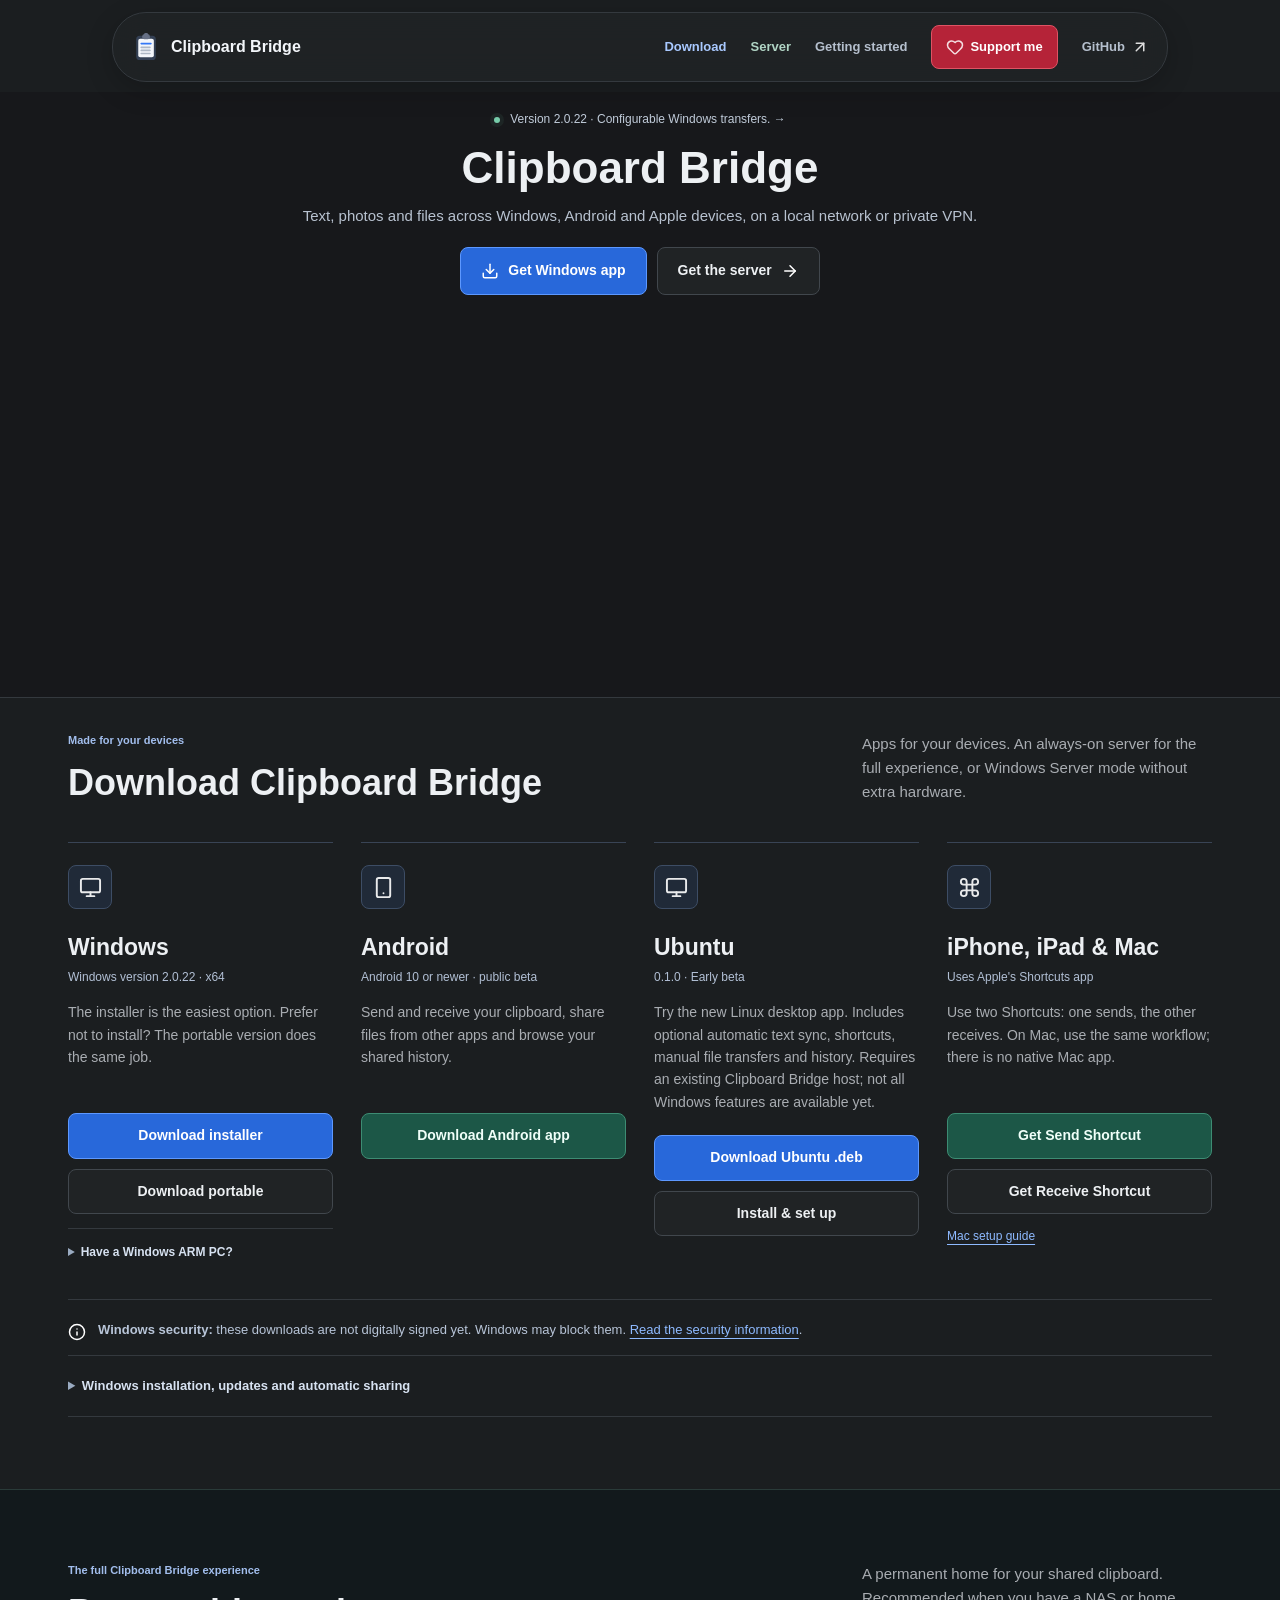
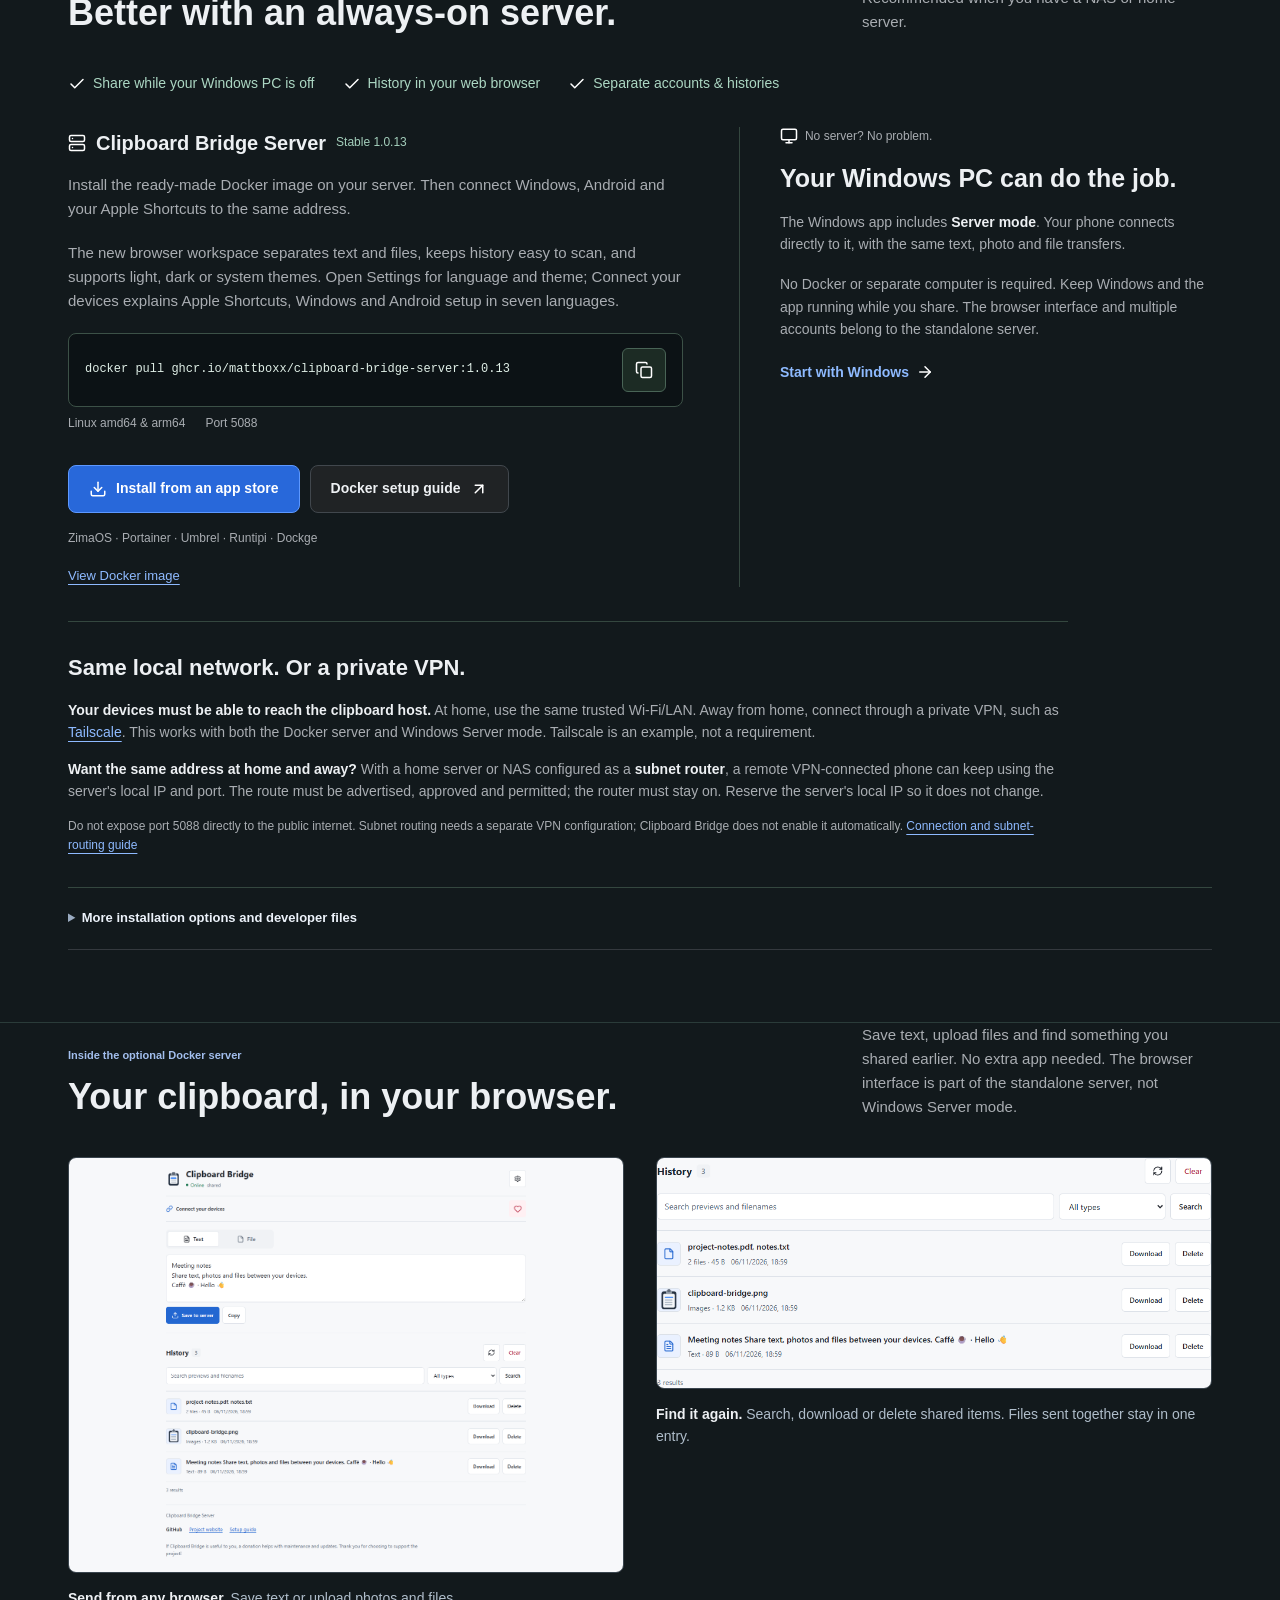
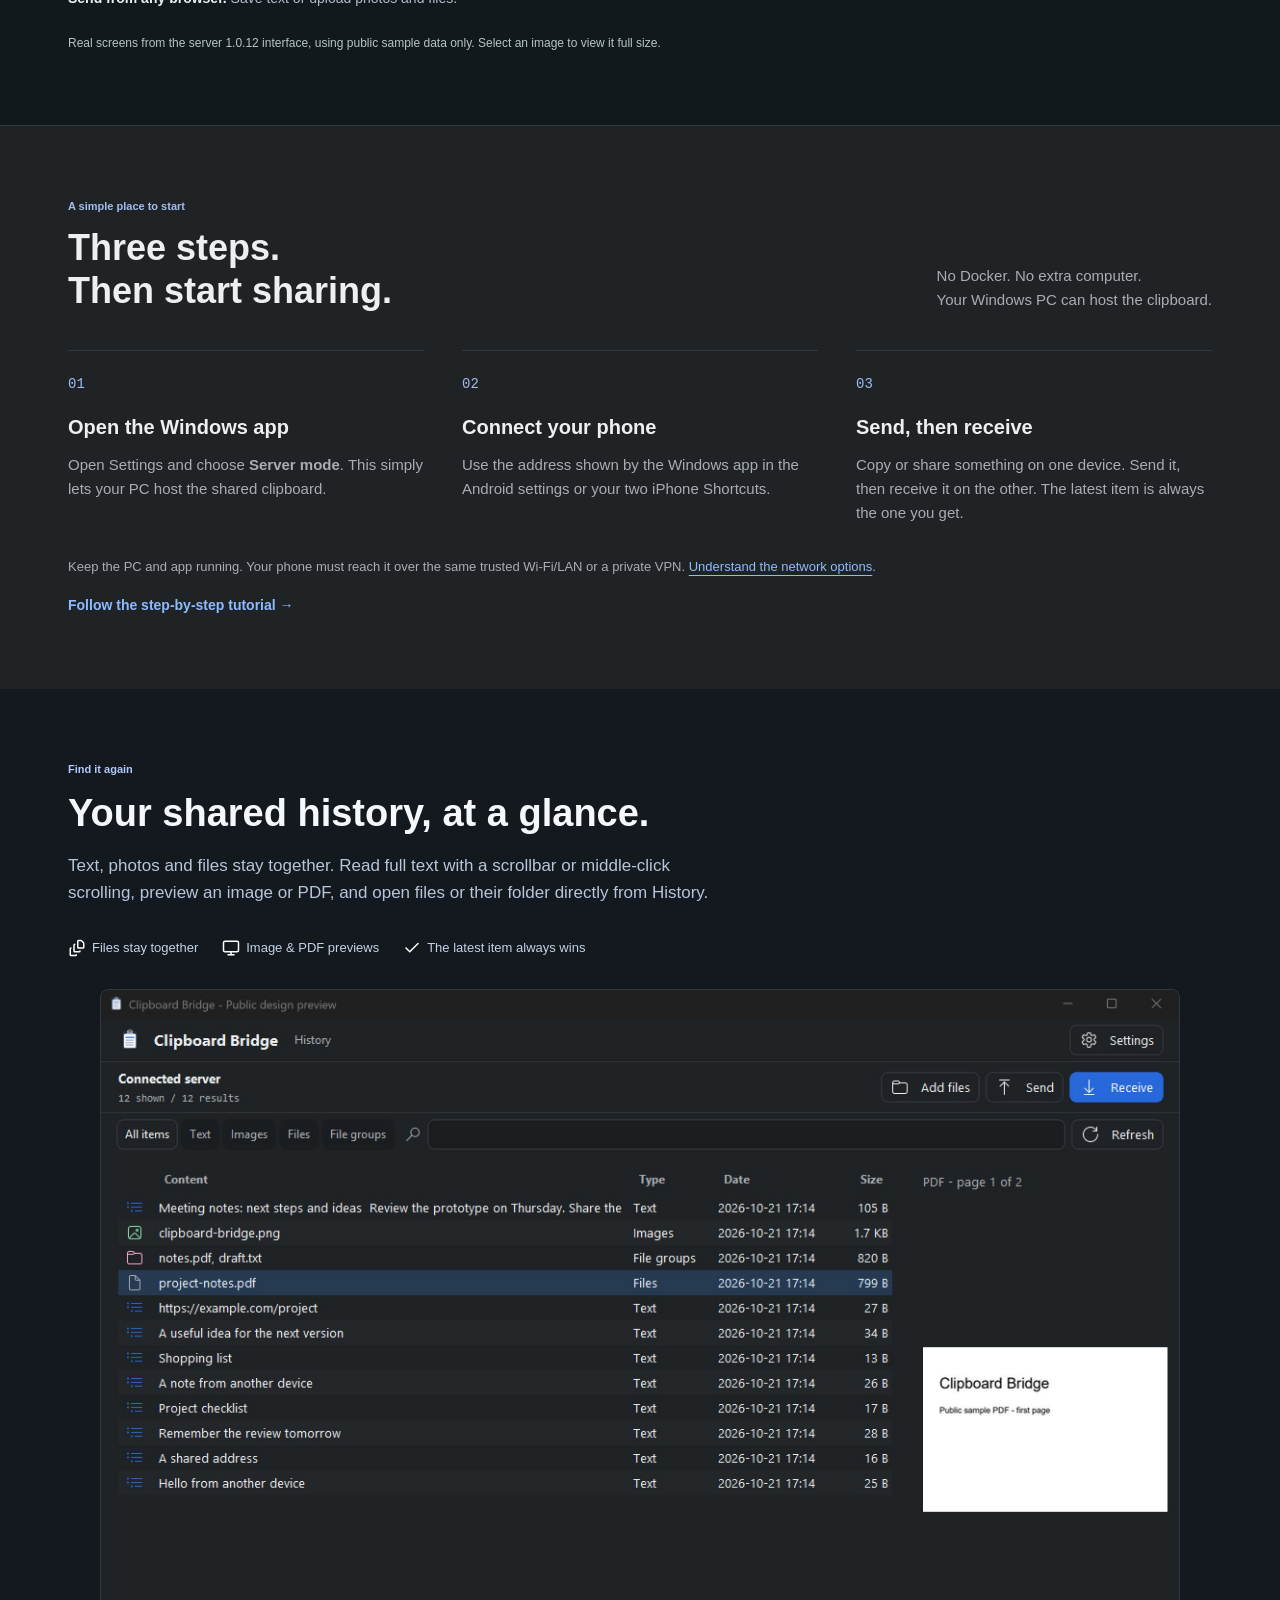
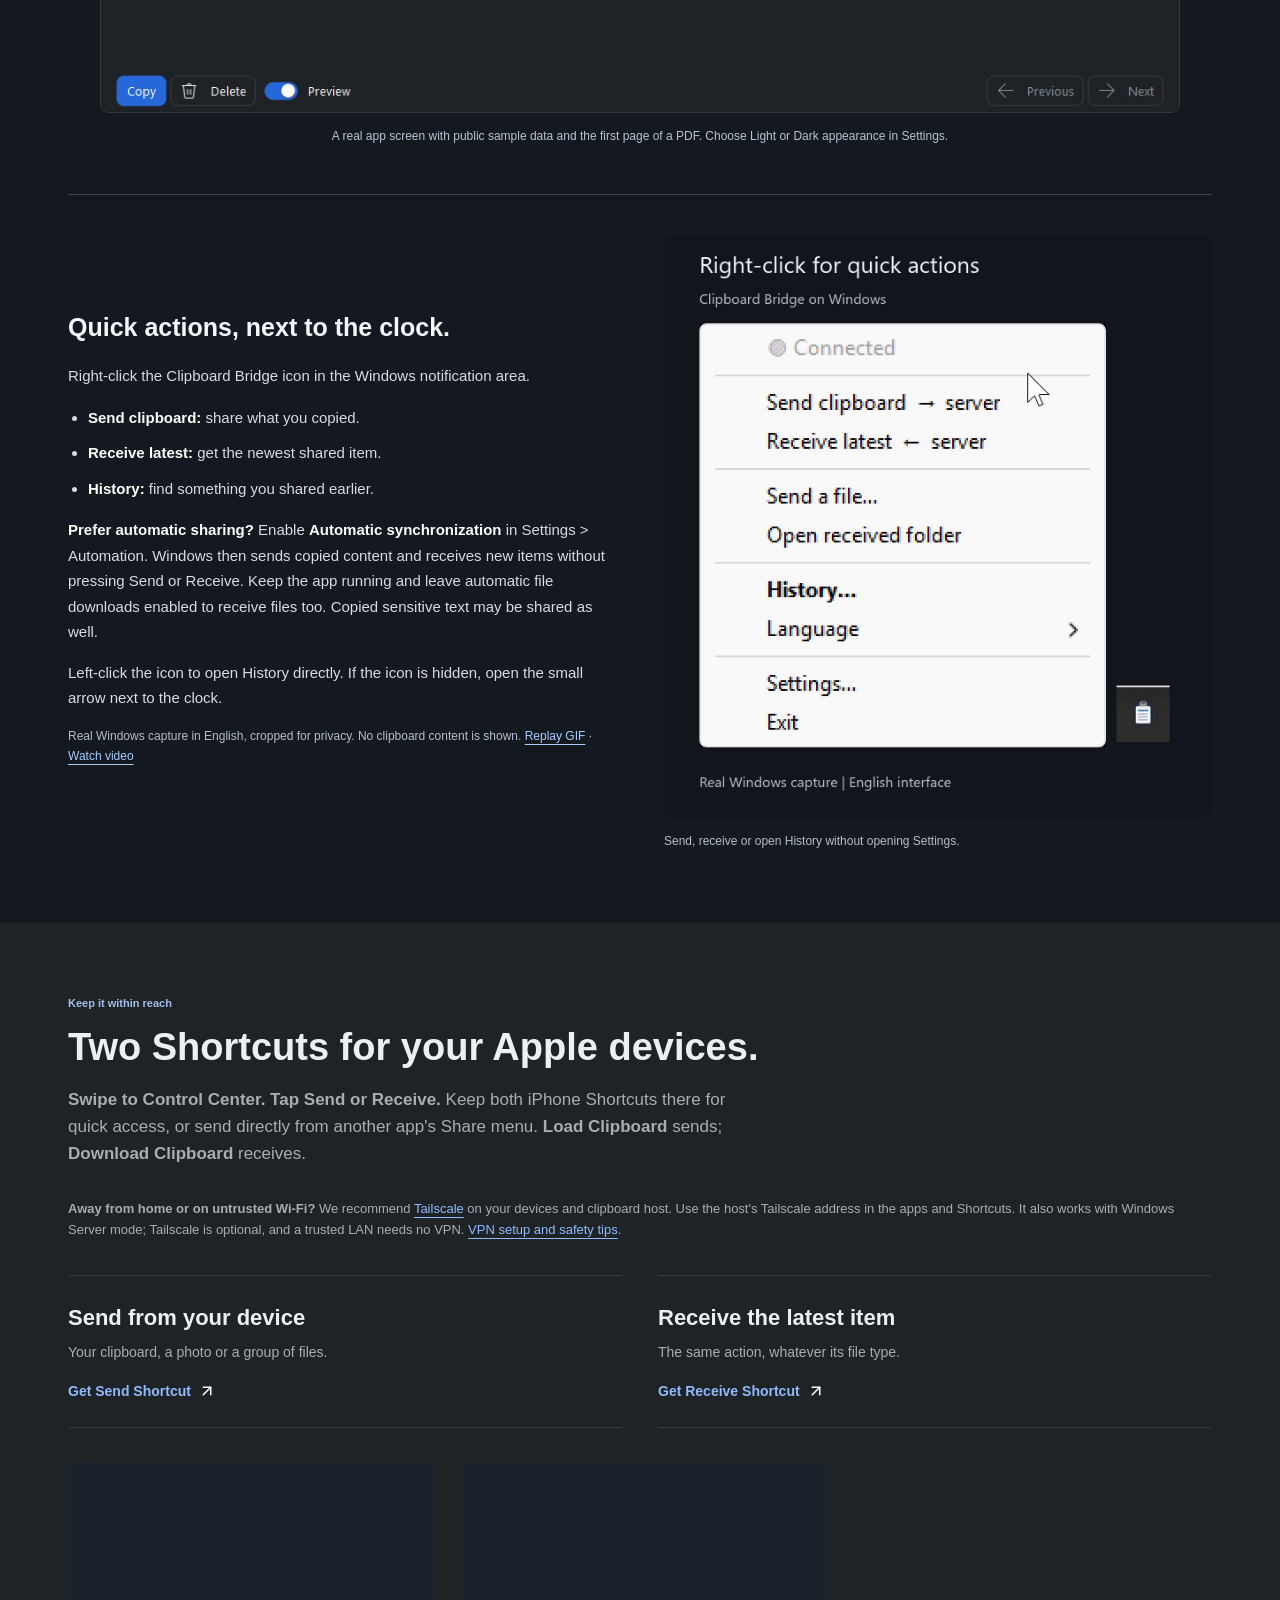
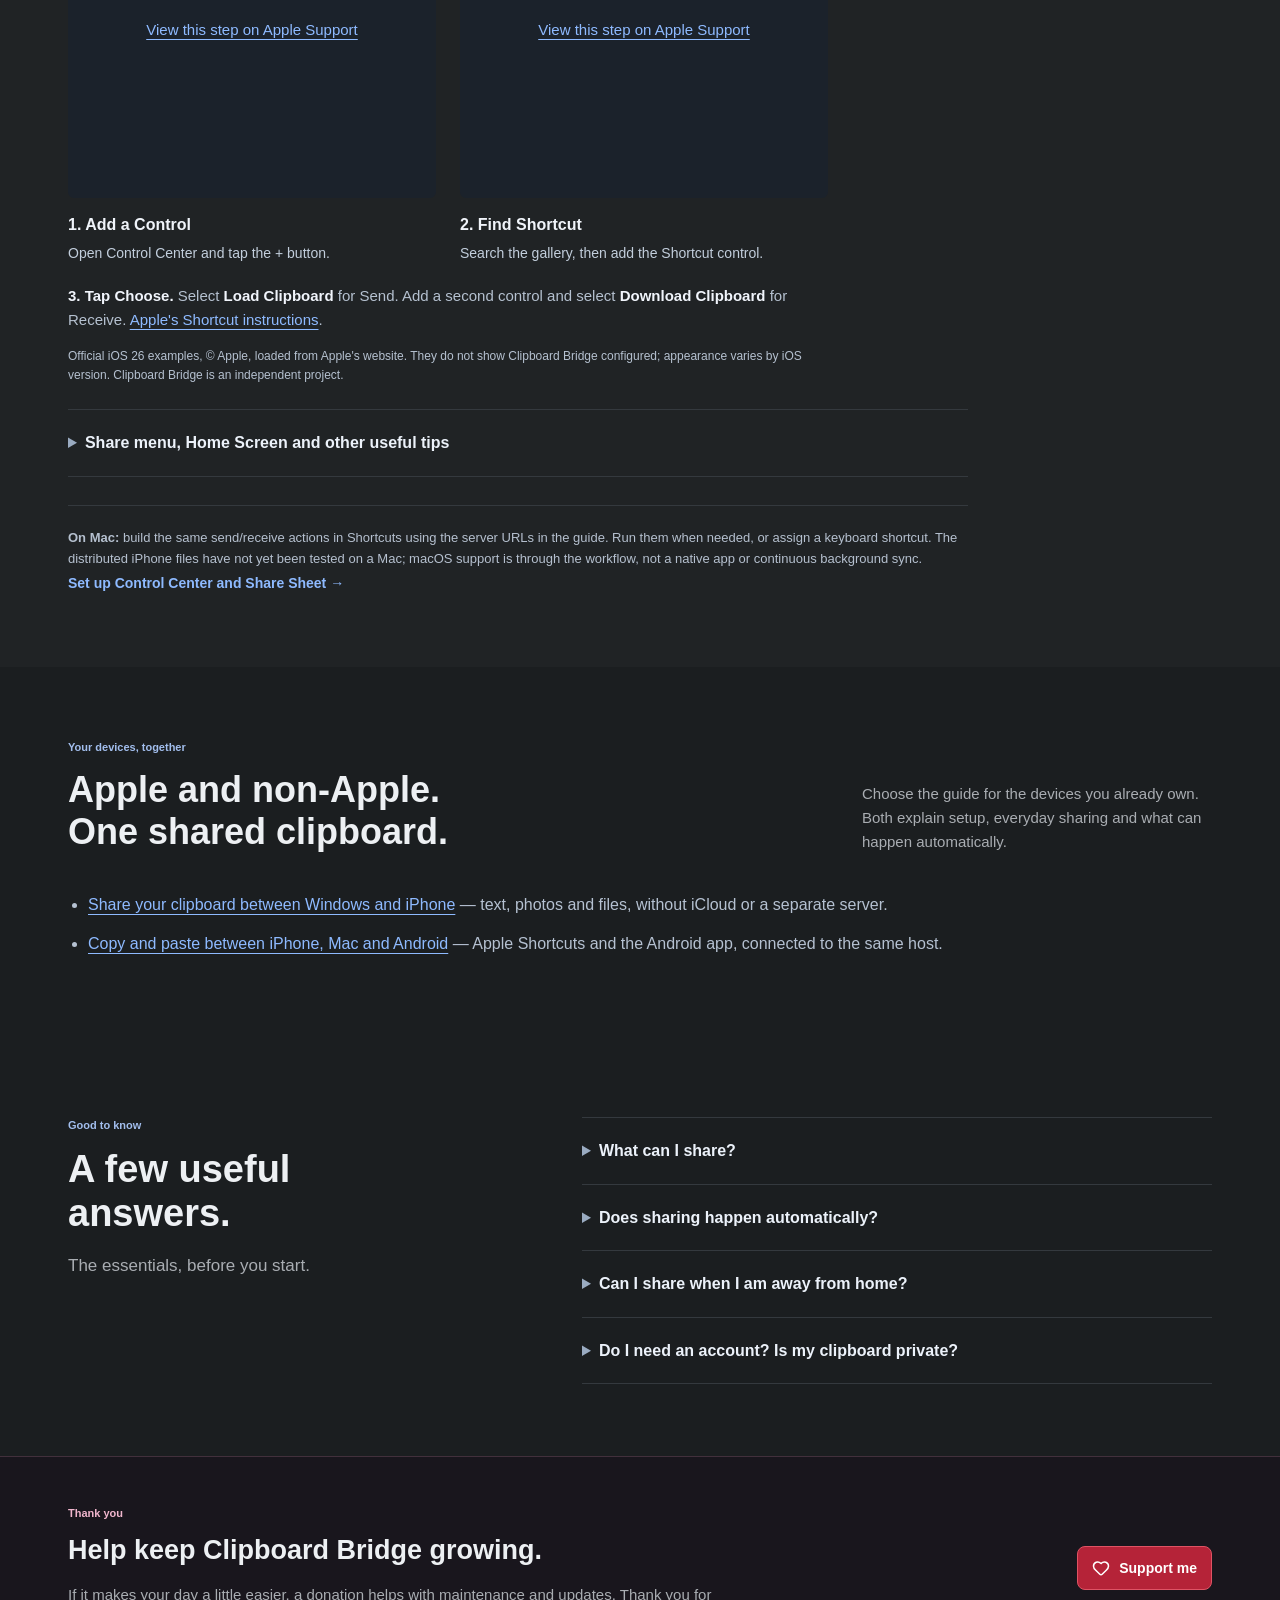
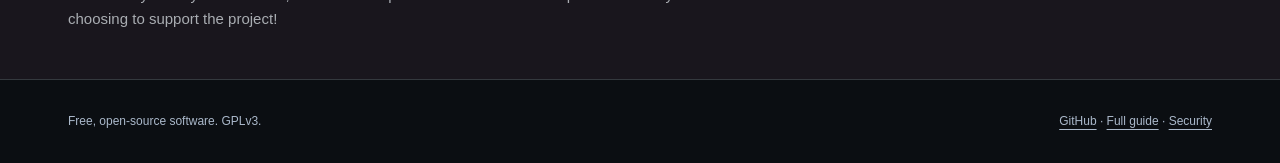
==== docs/index.html @ 507189cd "Server 1.0.13: iPhone-safe layout and ready account Shortcut URLs Declare viewport-fit=cover and pad" ====
<!doctype html>
<html lang="en">
<head>
  <meta charset="utf-8">
  <meta name="viewport" content="width=device-width, initial-scale=1">
  <title>Clipboard Bridge | Windows, iPhone &amp; Android clipboard sharing</title>
  <meta name="description" content="Share your clipboard between Windows, iPhone, Android and Mac. Use iPhone Control Center and Share Sheet, with a Windows or Docker host on your own network.">
  <meta name="robots" content="index, follow, max-image-preview:large">
  <link rel="canonical" href="https://mattboxx.github.io/Clipboard-Bridge/">
  <link rel="icon" href="icon.svg" type="image/svg+xml">
  <link rel="stylesheet" href="site.css">
  <link rel="stylesheet" href="apple-shortcuts.css">
  <link rel="stylesheet" href="bridge-ui.css">
  <link rel="stylesheet" href="home-cover.css">
  <script src="site.js" defer></script>
  <meta property="og:type" content="website">
  <meta property="og:title" content="Clipboard Bridge - Share your clipboard across Windows, Apple and Android">
  <meta property="og:description" content="Text, photos and files on your own network. Send and receive from iPhone Control Center, or send directly from Share. Windows can be the host.">
  <meta property="og:url" content="https://mattboxx.github.io/Clipboard-Bridge/">
  <meta property="og:image" content="https://mattboxx.github.io/Clipboard-Bridge/assets/clipboard-bridge-cover.png">
  <meta property="og:image:secure_url" content="https://mattboxx.github.io/Clipboard-Bridge/assets/clipboard-bridge-cover.png">
  <meta property="og:image:type" content="image/png">
  <meta property="og:image:width" content="1200">
  <meta property="og:image:height" content="630">
  <meta property="og:image:alt" content="Clipboard Bridge: text, photos and files across Windows, Android and Apple devices.">
  <meta name="twitter:card" content="summary_large_image">
  <meta name="twitter:image" content="https://mattboxx.github.io/Clipboard-Bridge/assets/clipboard-bridge-cover.png">
  <meta name="twitter:image:alt" content="Clipboard Bridge: text, photos and files across Windows, Android and Apple devices.">
  <script type="application/ld+json">
  {"@context":"https://schema.org","@graph":[{"@type":"WebSite","@id":"https://mattboxx.github.io/Clipboard-Bridge/#website","name":"Clipboard Bridge","url":"https://mattboxx.github.io/Clipboard-Bridge/","inLanguage":"en","about":{"@id":"https://mattboxx.github.io/Clipboard-Bridge/#software"}},{"@type":"SoftwareApplication","@id":"https://mattboxx.github.io/Clipboard-Bridge/#software","name":"Clipboard Bridge","applicationCategory":"UtilitiesApplication","operatingSystem":["Windows","Android"],"softwareVersion":"2.0.22","description":"Open-source clipboard and file sharing with native Windows and Android apps, user-triggered Apple Shortcuts on iPhone, iPad and Mac, and an optional Docker/Python host.","featureList":["Share text, photos and files across Windows, Android and Apple devices","iPhone Control Center and Share Sheet actions through Apple Shortcuts","Windows host mode without a separate server","Optional standalone host with browser access and accounts"],"url":"https://mattboxx.github.io/Clipboard-Bridge/","sameAs":"https://github.com/Mattboxx/Clipboard-Bridge","downloadUrl":"https://github.com/Mattboxx/Clipboard-Bridge/releases/download/2.0.22/Clipboard.Bridge_windows_client_and_server_setup_x64_V2.0.22.exe","softwareHelp":"https://mattboxx.github.io/Clipboard-Bridge/tutorial.html","license":"https://spdx.org/licenses/GPL-3.0-only.html","isAccessibleForFree":true,"offers":{"@type":"Offer","price":"0","priceCurrency":"USD"},"author":{"@type":"Person","name":"Mattboxx"},"image":"https://mattboxx.github.io/Clipboard-Bridge/assets/clipboard-bridge-cover.png"}]}
  </script>
</head>
<body>
  <a class="skip-link" href="#main">Skip to content</a>
  <nav aria-label="Main navigation">
    <div class="nav-inner">
    <a class="brand" href="./"><img src="icon.svg" alt="">Clipboard Bridge</a>
    <div class="nav-links">
      <a class="nav-download" href="#download">Download</a><a class="server-nav" href="#server">Server</a><a href="#start">Getting started</a>
      <a class="support-nav" href="#support" data-support-open><img class="icon" src="assets/icons/heart.svg" alt=""><span>Support me</span></a>
      <a class="github-nav" href="https://github.com/Mattboxx/Clipboard-Bridge">GitHub<img class="icon" src="assets/icons/arrow-up-right.svg" alt=""></a>
    </div>
    </div>
  </nav>
  <header class="hero hero-share">
    <div class="hero-inner">
      <span class="eyebrow"><span class="release-mark" aria-hidden="true"></span><a href="https://github.com/Mattboxx/Clipboard-Bridge/releases/tag/2.0.22">Version 2.0.22 &middot; Configurable Windows transfers. <span aria-hidden="true">&rarr;</span></a></span>
      <h1>Clipboard Bridge</h1>
      <p class="lead" id="hero-summary">Text, photos and files across Windows, Android and Apple devices, on a local network or private VPN.</p>
      <div class="actions">
        <a class="button primary" href="https://github.com/Mattboxx/Clipboard-Bridge/releases/download/2.0.22/Clipboard.Bridge_windows_client_and_server_setup_x64_V2.0.22.exe" aria-label="Get Windows app"><img class="icon" src="assets/icons/download.svg" alt=""><span class="desktop-action-label">Get Windows app</span><span class="mobile-action-label">Windows app</span></a>
        <a class="button" href="#server">Get the server<img class="icon" src="assets/icons/arrow-right.svg" alt=""></a>
      </div>
      <div class="hero-facts"><span><img class="icon" src="assets/icons/check.svg" alt="">No separate server needed</span><span><img class="icon" src="assets/icons/check.svg" alt="">No account required</span><span><img class="icon" src="assets/icons/check.svg" alt="">Free &amp; open source</span></div>
      <div class="hero-cover"><picture>
        <source media="(max-width: 650px)" srcset="assets/clipboard-bridge-cover-mobile.png" width="750" height="750">
        <img src="assets/clipboard-bridge-cover.png" alt="Clipboard Bridge" width="1200" height="630" fetchpriority="high" decoding="async" aria-describedby="hero-summary">
      </picture></div>
    </div>
  </header>
  <main id="main">
    <section id="download">
      <div class="inner">
        <div class="section-heading"><div><span class="section-kicker">Made for your devices</span><h2>Download Clipboard Bridge</h2></div><p class="section-copy">Apps for your devices. An always-on server for the full experience, or Windows Server mode without extra hardware.</p></div>
        <div class="grid">
          <article class="item">
            <span class="platform-icon"><img src="assets/icons/monitor.svg" alt=""></span>
            <h3>Windows</h3><span class="download-version">Windows version 2.0.22 &middot; x64</span>
            <p>The installer is the easiest option. Prefer not to install? The portable version does the same job.</p>
            <div class="actions">
              <a class="button primary" href="https://github.com/Mattboxx/Clipboard-Bridge/releases/download/2.0.22/Clipboard.Bridge_windows_client_and_server_setup_x64_V2.0.22.exe">Download installer</a>
              <a class="button" href="https://github.com/Mattboxx/Clipboard-Bridge/releases/download/2.0.22/Clipboard.Bridge.Portable.Windows.x64.V2.0.22.exe">Download portable</a>
            </div>
            <details class="arm-downloads"><summary>Have a Windows ARM PC?</summary><p>For Windows 11 on Snapdragon and other ARM processors. Same features, including image and PDF previews.</p><div class="actions"><a class="button primary" href="https://github.com/Mattboxx/Clipboard-Bridge/releases/download/2.0.22/Clipboard.Bridge_windows_client_and_server_setup_arm64_V2.0.22.exe">ARM64 installer</a><a class="button" href="https://github.com/Mattboxx/Clipboard-Bridge/releases/download/2.0.22/Clipboard.Bridge.Portable.Windows.arm64.V2.0.22.exe">ARM64 portable</a></div><p>Not sure? Check Settings &gt; System &gt; About &gt; System type.</p></details>
          </article>
          <article class="item">
            <span class="platform-icon"><img src="assets/icons/smartphone.svg" alt=""></span>
            <h3>Android</h3><span class="download-version">Android 10 or newer &middot; public beta</span>
            <p>Send and receive your clipboard, share files from other apps and browse your shared history.</p>
            <div class="actions"><a class="button android" href="https://github.com/Mattboxx/Clipboard-Bridge/releases/download/android-v1.0.0-beta.12/Clipboard.Bridge.Android.universal.V1.0.0-beta.12.apk">Download Android app</a></div>
          </article>
          <article class="item">
            <span class="platform-icon"><img src="assets/icons/monitor.svg" alt=""></span>
            <h3>Ubuntu</h3><span class="download-version">0.1.0 &middot; Early beta</span>
            <p>Try the new Linux desktop app. Includes optional automatic text sync, shortcuts, manual file transfers and history. Requires an existing Clipboard Bridge host; not all Windows features are available yet.</p>
            <div class="actions">
              <a class="button primary" href="https://github.com/Mattboxx/Clipboard-Bridge/releases/download/linux-v0.1.0-preview.1/Clipboard.Bridge.Ubuntu.V0.1.0-preview.1.all.deb">Download Ubuntu .deb</a>
              <a class="button" href="https://github.com/Mattboxx/Clipboard-Bridge/blob/main/GUIDE.md#ubuntu-desktop-beta">Install &amp; set up</a>
            </div>
          </article>
          <article class="item">
            <span class="platform-icon"><img src="assets/icons/command.svg" alt=""></span>
            <h3>iPhone, iPad &amp; Mac</h3><span class="download-version">Uses Apple's Shortcuts app</span>
            <p>Use two Shortcuts: one sends, the other receives. On Mac, use the same workflow; there is no native Mac app.</p>
            <div class="actions">
              <a class="button android" href="https://github.com/Mattboxx/Clipboard-Bridge/releases/download/shortcuts-2026.11.17/iPhone.Load.Clipboard.shortcut">Get Send Shortcut</a>
              <a class="button" href="https://github.com/Mattboxx/Clipboard-Bridge/releases/download/shortcuts-2026.11.17/iPhone.Download.Clipboard.shortcut">Get Receive Shortcut</a>
            </div>
            <p class="mac-guide"><a href="https://github.com/Mattboxx/Clipboard-Bridge/blob/main/GUIDE.md#mac-compatibility">Mac setup guide</a></p>
          </article>
        </div>
        <div class="notice"><img class="icon" src="assets/icons/info.svg" alt=""><p><strong>Windows security:</strong> these downloads are not digitally signed yet. Windows may block them. <a href="https://github.com/Mattboxx/Clipboard-Bridge/blob/main/CODE_SIGNING.md">Read the security information</a>.</p></div>
        <details class="download-notes"><summary>Windows installation, updates and automatic sharing</summary><p>All Windows packages save your settings and history in your user folder, not beside the program. No package needs administrator privileges to install. Quit the app before switching between x64 and ARM64; your saved settings and history stay available. Automatic sharing can be restricted when you copy from an app running as administrator; in that case, Clipboard Bridge may also need to run as administrator.</p><p><strong>New in 2.0.18: Settings &gt; Updates.</strong> Check GitHub, download and install the correct x64/ARM64 installer or portable update. Automatic checks are on; automatic installation is off until you enable it and Save. Updates preserve your data and restart the app. Downloads are checked against GitHub's SHA-256, but remain unsigned: Windows may require approval. Older clients need one manual upgrade first. <a href="https://github.com/Mattboxx/Clipboard-Bridge/blob/main/GUIDE.md#windows-updates">Update guide</a>.</p></details>
      </div>
    </section>
    <section id="server" class="server-band">
      <div class="inner">
        <div class="section-heading"><div><span class="section-kicker">The full Clipboard Bridge experience</span><h2>Better with an always-on server.</h2></div><p class="section-copy">A permanent home for your shared clipboard. Recommended when you have a NAS or home server.</p></div>
        <div class="server-benefits"><span><img class="icon" src="assets/icons/check.svg" alt="">Share while your Windows PC is off</span><span><img class="icon" src="assets/icons/check.svg" alt="">History in your web browser</span><span><img class="icon" src="assets/icons/check.svg" alt="">Separate accounts &amp; histories</span></div>
        <div class="server-layout">
          <div class="server-install">
            <h3><img class="icon" src="assets/icons/server.svg" alt="">Clipboard Bridge Server <span class="server-version">Stable 1.0.13</span></h3>
            <p class="server-description">Install the ready-made Docker image on your server. Then connect Windows, Android and your Apple Shortcuts to the same address.</p>
            <p class="server-description">The new browser workspace separates text and files, keeps history easy to scan, and supports light, dark or system themes. Open Settings for language and theme; Connect your devices explains Apple Shortcuts, Windows and Android setup in seven languages.</p>
            <div class="command-line"><code id="image-command">docker pull ghcr.io/mattboxx/clipboard-bridge-server:1.0.13</code><button class="copy-button" type="button" data-copy="image-command" aria-label="Copy Docker image command" title="Copy Docker image command"><img class="icon" src="assets/icons/copy.svg" alt=""></button></div>
            <div class="command-meta"><span>Linux amd64 &amp; arm64</span><span>Port 5088</span><span class="copy-status" role="status" aria-live="polite"></span></div>
            <div class="actions"><a class="button primary" href="https://github.com/Mattboxx/Clipboard-Bridge-AppStore#readme"><img class="icon" src="assets/icons/download.svg" alt="">Install from an app store</a><a class="button" href="https://github.com/Mattboxx/Clipboard-Bridge/blob/main/DOCKER.md">Docker setup guide<img class="icon" src="assets/icons/arrow-up-right.svg" alt=""></a></div>
            <p class="store-options">ZimaOS &middot; Portainer &middot; Umbrel &middot; Runtipi &middot; Dockge</p>
            <div class="server-links"><a href="https://github.com/Mattboxx/Clipboard-Bridge/pkgs/container/clipboard-bridge-server">View Docker image</a></div>
          </div>
          <aside class="windows-alternative">
            <span class="mode-label"><img class="icon" src="assets/icons/monitor.svg" alt="">No server? No problem.</span>
            <h3>Your Windows PC can do the job.</h3>
            <p>The Windows app includes <strong>Server mode</strong>. Your phone connects directly to it, with the same text, photo and file transfers.</p>
            <p>No Docker or separate computer is required. Keep Windows and the app running while you share. The browser interface and multiple accounts belong to the standalone server.</p>
            <a class="text-link" href="#start">Start with Windows<img class="icon" src="assets/icons/arrow-right.svg" alt=""></a>
          </aside>
        </div>
        <div class="network-note" id="network"><h3>Same local network. Or a private VPN.</h3><p><strong>Your devices must be able to reach the clipboard host.</strong> At home, use the same trusted Wi-Fi/LAN. Away from home, connect through a private VPN, such as <a href="https://tailscale.com/">Tailscale</a>. This works with both the Docker server and Windows Server mode. Tailscale is an example, not a requirement.</p><p><strong>Want the same address at home and away?</strong> With a home server or NAS configured as a <strong>subnet router</strong>, a remote VPN-connected phone can keep using the server's local IP and port. The route must be advertised, approved and permitted; the router must stay on. Reserve the server's local IP so it does not change.</p><p class="network-safety">Do not expose port 5088 directly to the public internet. Subnet routing needs a separate VPN configuration; Clipboard Bridge does not enable it automatically. <a href="https://github.com/Mattboxx/Clipboard-Bridge/blob/main/GUIDE.md#local-network-vpn-and-subnet-routing">Connection and subnet-routing guide</a></p></div>
        <details class="server-more"><summary>More installation options and developer files</summary><p>The server runs with Docker or Python. Follow the <a href="https://github.com/Mattboxx/Clipboard-Bridge-AppStore">App Store guide</a> for the supported stores, or add the permanent <a href="https://mattboxx.github.io/Clipboard-Bridge-AppStore/store.json">ZimaOS JSON source</a>. The Docker guide includes persistent storage, account configuration and updates.</p><p><strong>For developers:</strong> source code stays in the repository: <a href="https://github.com/Mattboxx/Clipboard-Bridge/blob/main/clipboard_bridge-Server.py">Python server source</a> &middot; <a href="https://github.com/Mattboxx/Clipboard-Bridge/blob/main/clipboard_bridge_windows.py">Windows client source</a>. <a href="https://github.com/Mattboxx/Clipboard-Bridge/releases/tag/2.0.22">Release downloads</a> are ready-to-use apps and iPhone Shortcuts.</p></details>
      </div>
    </section>
    <section id="server-preview" class="server-band">
      <div class="inner">
        <div class="section-heading"><div><span class="section-kicker">Inside the optional Docker server</span><h2>Your clipboard, in your browser.</h2></div><p class="section-copy">Save text, upload files and find something you shared earlier. No extra app needed. The browser interface is part of the standalone server, not Windows Server mode.</p></div>
        <div class="server-gallery">
          <figure><a href="assets/server-web.png"><img src="assets/server-web.png" alt="Server 1.0.12 browser interface with separate Text and File tabs and searchable history" width="1440" height="1077" loading="lazy"></a><figcaption><strong>Send from any browser.</strong> Save text or upload photos and files.</figcaption></figure>
          <figure><a href="assets/server-history.png"><img src="assets/server-history.png" alt="Actual Docker server history with text, a group of two files and an image thumbnail" width="936" height="389" loading="lazy"></a><figcaption><strong>Find it again.</strong> Search, download or delete shared items. Files sent together stay in one entry.</figcaption></figure>
        </div>
        <p class="server-capture-note">Real screens from the server 1.0.12 interface, using public sample data only. Select an image to view it full size.</p>
      </div>
    </section>
    <section id="start" class="band">
      <div class="inner">
        <div class="section-heading"><div><span class="section-kicker">A simple place to start</span><h2>Three steps.<br>Then start sharing.</h2></div><p class="section-copy">No Docker. No extra computer.<br>Your Windows PC can host the clipboard.</p></div>
        <div class="steps">
          <article class="step"><h3>Open the Windows app</h3><p>Open Settings and choose <strong>Server mode</strong>. This simply lets your PC host the shared clipboard.</p></article>
          <article class="step"><h3>Connect your phone</h3><p>Use the address shown by the Windows app in the Android settings or your two iPhone Shortcuts.</p></article>
          <article class="step"><h3>Send, then receive</h3><p>Copy or share something on one device. Send it, then receive it on the other. The latest item is always the one you get.</p></article>
        </div>
        <p class="setup-note">Keep the PC and app running. Your phone must reach it over the same trusted Wi-Fi/LAN or a private VPN. <a href="#network">Understand the network options</a>.</p>
        <a class="text-link" href="tutorial.html">Follow the step-by-step tutorial &rarr;</a>
      </div>
    </section>
    <section id="app-preview" class="preview-band">
      <div class="inner">
        <span class="section-kicker">Find it again</span><h2>Your shared history, at a glance.</h2>
        <p class="section-copy">Text, photos and files stay together. Read full text with a scrollbar or middle-click scrolling, preview an image or PDF, and open files or their folder directly from History.</p>
        <div class="preview-features"><span><img class="icon" src="assets/icons/file-stack.svg" alt="">Files stay together</span><span><img class="icon" src="assets/icons/monitor.svg" alt="">Image &amp; PDF previews</span><span><img class="icon" src="assets/icons/check.svg" alt="">The latest item always wins</span></div>
        <figure class="app-figure"><img class="visual-explainer" src="assets/windows-history.png" alt="The Windows app showing clipboard history and a PDF preview" width="2244" height="1504" loading="lazy"><figcaption>A real app screen with public sample data and the first page of a PDF. Choose Light or Dark appearance in Settings.</figcaption></figure>
        <div class="tray-demo" id="windows-tray">
          <div class="tray-demo-copy"><h3>Quick actions, next to the clock.</h3><p>Right-click the Clipboard Bridge icon in the Windows notification area.</p><ul><li><strong>Send clipboard:</strong> share what you copied.</li><li><strong>Receive latest:</strong> get the newest shared item.</li><li><strong>History:</strong> find something you shared earlier.</li></ul><p><strong>Prefer automatic sharing?</strong> Enable <strong>Automatic synchronization</strong> in Settings &gt; Automation. Windows then sends copied content and receives new items without pressing Send or Receive. Keep the app running and leave automatic file downloads enabled to receive files too. Copied sensitive text may be shared as well.</p><p>Left-click the icon to open History directly. If the icon is hidden, open the small arrow next to the clock.</p><p class="tray-demo-credit">Real Windows capture in English, cropped for privacy. No clipboard content is shown. <a href="assets/demo/windows-tray-menu.gif">Replay GIF</a> &middot; <a href="assets/demo/windows-tray-menu.mp4">Watch video</a></p></div>
          <figure><picture><source media="(prefers-reduced-motion: reduce)" srcset="assets/demo/windows-tray-menu.png"><img src="assets/demo/windows-tray-menu.gif" alt="Real English Windows tray menu: Send clipboard, Receive latest and History" width="620" height="660" loading="lazy"></picture><figcaption>Send, receive or open History without opening Settings.</figcaption></figure>
        </div>
      </div>
    </section>
    <section id="shortcuts" class="band">
      <div class="inner">
        <span class="section-kicker">Keep it within reach</span><h2>Two Shortcuts for your Apple devices.</h2>
        <p class="section-copy"><strong>Swipe to Control Center. Tap Send or Receive.</strong> Keep both iPhone Shortcuts there for quick access, or send directly from another app's Share menu. <strong>Load Clipboard</strong> sends; <strong>Download Clipboard</strong> receives.</p>
        <p class="setup-note"><strong>Away from home or on untrusted Wi-Fi?</strong> We recommend <a href="https://tailscale.com/">Tailscale</a> on your devices and clipboard host. Use the host's Tailscale address in the apps and Shortcuts. It also works with Windows Server mode; Tailscale is optional, and a trusted LAN needs no VPN. <a href="https://github.com/Mattboxx/Clipboard-Bridge/blob/main/GUIDE.md#local-network-vpn-and-subnet-routing">VPN setup and safety tips</a>.</p>
        <div class="shortcut-actions"><article class="shortcut-action"><h3>Send from your device</h3><p>Your clipboard, a photo or a group of files.</p><a class="text-link" href="https://github.com/Mattboxx/Clipboard-Bridge/releases/download/shortcuts-2026.11.17/iPhone.Load.Clipboard.shortcut">Get Send Shortcut<img class="icon" src="assets/icons/arrow-up-right.svg" alt=""></a></article><article class="shortcut-action"><h3>Receive the latest item</h3><p>The same action, whatever its file type.</p><a class="text-link" href="https://github.com/Mattboxx/Clipboard-Bridge/releases/download/shortcuts-2026.11.17/iPhone.Download.Clipboard.shortcut">Get Receive Shortcut<img class="icon" src="assets/icons/arrow-up-right.svg" alt=""></a></article></div>
        <div class="apple-setup" aria-label="Apple Control Center illustrated steps">
          <figure class="apple-step"><a class="apple-shot" href="https://support.apple.com/guide/iphone/iph59095ec58/26/ios/26" target="_blank" rel="noopener noreferrer"><img data-apple-image src="https://help.apple.com/assets/69F8EBBDF3B89A4F6E0C704C/69F8EBC43862495245036393/en_US/fbc7a8d3ef2b5f13b3ab7be6425f02bf.png" alt="Apple screenshot: Control Center in edit mode, with Add a Control at the bottom" width="393" height="535" loading="lazy" decoding="async" referrerpolicy="no-referrer"><span class="apple-image-fallback" hidden>View this step on Apple Support</span></a><figcaption><strong>1. Add a Control</strong>Open Control Center and tap the + button.</figcaption></figure>
          <figure class="apple-step"><a class="apple-shot" href="https://support.apple.com/guide/iphone/iph59095ec58/26/ios/26" target="_blank" rel="noopener noreferrer"><img data-apple-image src="https://help.apple.com/assets/69F8EBBDF3B89A4F6E0C704C/69F8EBC43862495245036393/en_US/2e883c88aba91aa499c551cdd2178cff.png" alt="Apple screenshot: the Control Center gallery where you can find a control" width="245" height="504" loading="lazy" decoding="async" referrerpolicy="no-referrer"><span class="apple-image-fallback" hidden>View this step on Apple Support</span></a><figcaption><strong>2. Find Shortcut</strong>Search the gallery, then add the Shortcut control.</figcaption></figure>
        </div>
        <p class="apple-choice"><strong>3. Tap Choose.</strong> Select <strong>Load Clipboard</strong> for Send. Add a second control and select <strong>Download Clipboard</strong> for Receive. <a href="https://support.apple.com/guide/shortcuts/apd06a9201d4/ios">Apple's Shortcut instructions</a>.</p>
        <p class="apple-credit">Official iOS 26 examples, &copy; Apple, loaded from Apple's website. They do not show Clipboard Bridge configured; appearance varies by iOS version. Clipboard Bridge is an independent project.</p>
        <details class="apple-tips"><summary>Share menu, Home Screen and other useful tips</summary>
          <dl>
            <dt>Send without copying first</dt><dd>In the Send Shortcut's details, enable <strong>Show in Share Sheet</strong>. Then select a photo, file or link in another app and use <strong>Share &gt; Load Clipboard</strong>. The Shortcut must use Shortcut Input when present: follow the <a href="https://github.com/Mattboxx/Clipboard-Bridge/blob/main/GUIDE.md#51-send-clipboard-to-server">input and multi-file recipe</a>. <a href="https://support.apple.com/guide/shortcuts/apd163eb9f95/ios">Apple's Share Sheet guide</a>.</dd>
            <dt>Prefer an icon on your Home Screen?</dt><dd>Open the Shortcut's details and choose <strong>Add to Home Screen</strong>. Repeat for Receive. <a href="https://support.apple.com/guide/shortcuts/apd735880972/ios">Apple's Home Screen guide</a>.</dd>
            <dt>Cannot find the Shortcut?</dt><dd>Import and configure it first. Control Center uses the <strong>Shortcut</strong> control, not a separate Clipboard Bridge app control. In Share, scroll down; if the action is missing, check Show in Share Sheet and the accepted input types.</dd>
            <dt>Test once before using it every day</dt><dd>Keep the host awake and use the same trusted network or private VPN. Send a short message and receive it on the other device. Allow local-network access if iOS asks.</dd>
          </dl>
        </details>
        <p class="mac-note"><strong>On Mac:</strong> build the same send/receive actions in Shortcuts using the server URLs in the guide. Run them when needed, or assign a keyboard shortcut. The distributed iPhone files have not yet been tested on a Mac; macOS support is through the workflow, not a native app or continuous background sync.</p>
        <a class="text-link" href="windows-iphone-clipboard.html#iphone">Set up Control Center and Share Sheet &rarr;</a>
      </div>
    </section>
    <section id="sharing-guides">
      <div class="inner">
        <div class="section-heading"><div><span class="section-kicker">Your devices, together</span><h2>Apple and non-Apple.<br>One shared clipboard.</h2></div><p class="section-copy">Choose the guide for the devices you already own. Both explain setup, everyday sharing and what can happen automatically.</p></div>
        <ul><li><a href="windows-iphone-clipboard.html">Share your clipboard between Windows and iPhone</a> &mdash; text, photos and files, without iCloud or a separate server.</li><li><a href="apple-android-clipboard.html">Copy and paste between iPhone, Mac and Android</a> &mdash; Apple Shortcuts and the Android app, connected to the same host.</li></ul>
      </div>
    </section>
    <section id="faq">
      <div class="inner faq-layout">
        <div><span class="section-kicker">Good to know</span><h2>A few useful answers.</h2><p class="section-copy">The essentials, before you start.</p></div><div>
        <details><summary>What can I share?</summary><p>Text, links, images, PDFs and other file types. Several selected files can travel as one group. The newest item takes priority, not its file type.</p><p>Copied rich text arrives as plain Unicode text, retaining emoji and accents without fonts or colours. Actual documents, including RTF files, keep their original content.</p></details>
        <details><summary>Does sharing happen automatically?</summary><p>Windows can automatically send and receive while the app runs. Android supports incoming notifications and sharing from other apps, but Android restricts background access to the clipboard. iPhone uses the two Shortcuts when you run them.</p></details>
        <details><summary>Can I share when I am away from home?</summary><p>Yes. Use a private VPN, such as Tailscale, on your phone and clipboard host. This works with the standalone server and Windows Server mode. Use the host's VPN address, or configure subnet routing on your home server to keep using its local IP. <a href="#network">See the network options</a>.</p></details>
        <details><summary>Do I need an account? Is my clipboard private?</summary><p>No account or token is required. Transfers go through your own network, not to the project maintainers. Keep the service on a trusted network, rather than exposing it publicly.</p><p>If you use account or token URLs, the username, password and token are visible in plain text. Plain HTTP does not encrypt them. Use a trusted network, a private VPN or HTTPS.</p></details>
        </div>
      </div>
    </section>
    <section class="band" id="support">
      <div class="inner">
        <div><span class="section-kicker">Thank you</span><h2>Help keep Clipboard Bridge growing.</h2><p class="section-copy">If it makes your day a little easier, a donation helps with maintenance and updates. Thank you for choosing to support the project!</p></div>
        <div class="actions"><a class="button support-button" href="#support-options" data-support-open><img class="icon" src="assets/icons/heart.svg" alt="">Support me</a><p class="support-alternatives" id="support-options"><a href="https://ko-fi.com/mattboxx" target="_blank" rel="noopener noreferrer">Ko-fi</a> &middot; <a href="https://github.com/sponsors/Mattboxx" target="_blank" rel="noopener noreferrer">GitHub Sponsors</a></p></div>
      </div>
    </section>
  </main>
  <footer><div class="inner"><span>Free, open-source software. GPLv3.</span><span><a href="https://github.com/Mattboxx/Clipboard-Bridge">GitHub</a> &middot; <a href="https://github.com/Mattboxx/Clipboard-Bridge/blob/main/GUIDE.md">Full guide</a> &middot; <a href="https://github.com/Mattboxx/Clipboard-Bridge/blob/main/SECURITY.md">Security</a></span></div></footer>
</body>
</html>
---- docs/site.css ----
:root{color-scheme:light;--ink:#17191d;--muted:#626974;--line:#e1e5eb;--blue:#1559de;--green:#137458;--surface:#f5f7fa}
*{box-sizing:border-box}
html{scroll-behavior:smooth;scroll-padding-top:88px}
body{margin:0;color:var(--ink);background:#fff;font-family:-apple-system,BlinkMacSystemFont,"Segoe UI",sans-serif;line-height:1.6}
a{color:var(--blue);text-underline-offset:4px}
button,a,summary{-webkit-tap-highlight-color:transparent}
a:focus-visible,summary:focus-visible{outline:3px solid #80a8f4;outline-offset:5px}
img{max-width:100%}
.icon{width:18px;height:18px;flex:0 0 18px}
.skip-link{position:fixed;top:-80px;left:16px;z-index:100;padding:12px 20px;background:#fff}
.skip-link:focus{top:12px}
nav{position:sticky;top:0;z-index:10;background:#fff;border-bottom:1px solid var(--line)}
.nav-inner{max-width:1200px;margin:auto;min-height:72px;padding:14px 28px;display:flex;align-items:center;justify-content:space-between;gap:24px}
.brand{display:flex;align-items:center;gap:10px;color:var(--ink);font-size:16px;font-weight:750;text-decoration:none;white-space:nowrap}
.brand img{width:29px;height:29px}
.nav-links{display:flex;align-items:center;gap:28px}
.nav-links a{display:inline-flex;align-items:center;gap:6px;color:var(--muted);font-size:13px;font-weight:600;text-decoration:none;white-space:nowrap}
.nav-links a:hover{color:var(--ink)}
.nav-links .support-nav{color:#a0345a}
.nav-links .nav-download{color:var(--ink)}
.nav-links .server-nav{color:var(--green)}
.hero{position:relative;background:#f5f7fb;text-align:center;border-bottom:1px solid var(--line)}
.hero-inner{position:relative;z-index:1;max-width:900px;margin:auto;padding:42px 24px 390px}
.eyebrow{display:flex;align-items:center;justify-content:center;gap:10px;font-size:12px;color:var(--muted)}
.eyebrow a{color:inherit;text-decoration:none}
.eyebrow a:hover{color:var(--blue)}
.release-mark{width:6px;height:6px;border-radius:50%;background:var(--green)}
h1{margin:14px 0 0;font-size:64px;line-height:1.12;font-weight:760;letter-spacing:0}
.hero-tagline{margin:8px 0 16px;color:var(--blue);font-size:32px;line-height:1.25;font-weight:600}
.lead{max-width:660px;margin:auto;font-size:18px;line-height:1.6;color:var(--muted)}
.actions{display:flex;align-items:center;flex-wrap:wrap;gap:10px;margin-top:24px}
.hero .actions{justify-content:center}
.button{display:inline-flex;align-items:center;justify-content:center;gap:9px;min-height:48px;padding:12px 20px;border:1px solid #d4dae4;border-radius:6px;background:#fff;color:var(--ink);text-decoration:none;font-size:14px;line-height:1.4;font-weight:650;transition:background .16s,border-color .16s,transform .16s}
.button:hover{background:#f1f4f8;border-color:#aab5c7;transform:translateY(-1px)}
.button.primary{background:var(--blue);color:#fff;border-color:var(--blue)}
.button.primary:hover{background:#104abe}
.button.primary .icon,.button.android .icon{filter:brightness(0) invert(1)}
.button.android{background:var(--green);color:#fff;border-color:var(--green)}
.button.android:hover{background:#0b6047}
.hero-facts{display:flex;justify-content:center;flex-wrap:wrap;gap:10px 24px;margin-top:22px;font-size:12px;color:var(--muted)}
.hero-facts span{display:inline-flex;align-items:center;gap:5px}
.hero-facts .icon{width:14px;height:14px;flex-basis:14px}
.hero-visual{position:absolute;left:20px;right:20px;bottom:30px;height:335px;background:url("assets/windows-history.png") center/auto 100% no-repeat}
.hero-caption{position:absolute;bottom:8px;left:24px;right:24px;color:var(--muted);font-size:11px}
.inner{max-width:1144px;margin:auto}
main section{padding:80px 28px}
#download{padding-top:30px}
.section-kicker{display:block;margin-bottom:12px;font-size:12px;font-weight:700;color:var(--green)}
h2{font-size:38px;line-height:1.18;letter-spacing:0;font-weight:700;margin:0 0 16px}
.section-copy{max-width:660px;margin:0 0 32px;font-size:17px;color:var(--muted)}
.section-heading{display:flex;justify-content:space-between;align-items:end;gap:32px;margin-bottom:38px}
.section-heading .section-copy{margin:0;max-width:350px;font-size:15px}
.section-heading h2{margin-bottom:0}
.grid{display:grid;grid-template-columns:repeat(3,minmax(0,1fr));gap:0;align-items:start}
.item{min-width:0;padding:8px 28px 0;border-left:1px solid var(--line)}
.item:first-child{padding-left:0;border-left:0}
.item:last-child{padding-right:0}
.platform-icon{display:flex;width:44px;height:44px;align-items:center;justify-content:center;margin-bottom:20px;background:#eaf0ff;border-radius:6px}
.platform-icon img{width:23px;height:23px}
.item:nth-child(2) .platform-icon{background:#e7f5ed}
.item:nth-child(3) .platform-icon{background:#f0edf6}
.item h3{font-size:22px;margin:0 0 2px}
.download-version{display:block;margin-bottom:14px;font-size:12px;color:var(--muted)}
.item p{margin:0;color:var(--muted);font-size:14px}
.item>p:not(.mac-guide){min-height:90px}
.item .actions{flex-direction:column;align-items:stretch;margin-top:22px}
.item .button{width:100%}
.item p.mac-guide{margin-top:13px;font-size:12px}
.item .arm-downloads{margin-top:14px;padding:14px 0 0;font-size:12px;border-bottom:0}
.arm-downloads p{margin-top:12px}
.arm-downloads .actions{margin-top:16px}
.notice{display:flex;align-items:start;gap:12px;margin:36px 0 0;padding:20px 0 0;border-top:1px solid var(--line);color:var(--muted);font-size:13px}
.notice p{margin:0;max-width:900px}
.notice .icon{margin-top:3px}
.download-notes{margin-top:14px;font-size:13px}
.band{background:var(--surface)}
.steps{display:grid;grid-template-columns:repeat(3,minmax(0,1fr));gap:38px;counter-reset:step}
.step{border-top:1px solid #cdd4df;padding-top:24px;counter-increment:step}
.step:before{content:"0" counter(step);display:block;margin-bottom:22px;font-size:26px;line-height:1;color:var(--blue);font-weight:600}
.step h3{margin:0 0 10px;font-size:18px}
.step p{margin:0;color:var(--muted);font-size:15px}
.setup-note{margin:32px 0 14px;color:var(--muted);font-size:13px}
.text-link{display:inline-flex;align-items:center;gap:7px;text-decoration:none;font-size:14px;font-weight:650}
.text-link:hover{text-decoration:underline}
.preview-band{background:#181b20;color:#f6f7fa}
.preview-band .section-kicker{color:#8bddb4}
.preview-band .section-copy{color:#b6beca}
.preview-features{display:flex;gap:24px;flex-wrap:wrap;color:#d5dce7;font-size:13px;margin:24px 0 0}
.preview-features span{display:inline-flex;align-items:center;gap:6px}
.preview-features .icon{filter:invert(1)}
.app-figure{margin:36px auto 0;max-width:960px}
.visual-explainer{display:block;width:100%;height:auto}
.app-figure figcaption{color:#a2adbb;font-size:12px;margin-top:14px;text-align:center}
.tray-demo{display:grid;grid-template-columns:minmax(0,1fr) minmax(0,1fr);gap:48px;align-items:center;border-top:1px solid #39414e;padding-top:40px;margin-top:48px}
.tray-demo h3{font-size:25px;margin:0 0 16px}
.tray-demo p,.tray-demo li{font-size:15px;color:#d5dce7;line-height:1.7}
.tray-demo ul{padding-left:20px}.tray-demo li{margin:10px 0}
.tray-demo strong{color:#fff}.tray-demo a{color:#a9cdff}
.tray-demo figure{margin:0;min-width:0}.tray-demo img{display:block;width:100%;height:auto;max-width:620px;margin:auto}
.tray-demo figcaption,.tray-demo .tray-demo-credit{font-size:12px;color:#b4becc;margin-top:14px}
@media(max-width:650px){.tray-demo{grid-template-columns:1fr;gap:20px}.tray-demo h3{font-size:23px}}
.mode-label{display:inline-flex;gap:7px;align-items:center;margin-bottom:16px;font-size:12px;color:var(--muted)}
.server-band{background:#f0f7f3;border-top:1px solid #dce9e0;border-bottom:1px solid #dce9e0}
.server-benefits{display:flex;flex-wrap:wrap;gap:14px 28px;margin:0 0 32px;font-size:14px;color:#286048}
.server-benefits span{display:inline-flex;gap:7px;align-items:center}
.server-layout{display:grid;grid-template-columns:minmax(0,1.3fr) minmax(0,1fr);gap:56px}
.server-install h3{display:flex;flex-wrap:wrap;gap:10px;align-items:center;font-size:20px;margin:0 0 14px}
.server-version{font-size:12px;font-weight:500;color:var(--green)}
.server-description{font-size:15px;margin:0 0 20px;color:var(--muted)}
.command-line{display:grid;grid-template-columns:minmax(0,1fr) 44px;align-items:center;gap:12px;padding:14px 16px;background:#fff;border:1px solid #cadcd0;border-radius:6px}
.command-line code{font:12px/1.8 Consolas,monospace;overflow-wrap:anywhere}
.copy-button{display:flex;align-items:center;justify-content:center;width:44px;height:44px;border:1px solid var(--line);border-radius:6px;background:#fff;cursor:pointer}
.copy-button:hover{background:#eaf2ed}
.copy-button:focus-visible{outline:3px solid #80a8f4;outline-offset:3px}
.copy-button:disabled{opacity:.6;cursor:wait}
.command-meta{display:flex;flex-wrap:wrap;gap:10px 20px;align-items:center;min-height:34px;font-size:12px;color:var(--muted)}
.copy-status{color:var(--green)}
.store-options{font-size:12px;color:var(--muted);margin:16px 0 0}
.server-links{display:flex;gap:20px;flex-wrap:wrap;font-size:13px;margin-top:18px}
.windows-alternative{border-left:1px solid #cadcd0;padding-left:40px}
.windows-alternative h3{font-size:25px;line-height:1.3;margin:0 0 16px}
.windows-alternative p{font-size:14px;color:var(--muted);margin:0 0 18px}
.windows-alternative strong{color:var(--ink)}
.server-more{margin-top:32px;border-color:#cadcd0;font-size:13px}
#server-preview{padding-top:0;border-top:0}
.server-gallery{display:grid;grid-template-columns:minmax(0,1fr) minmax(0,1fr);gap:32px;align-items:start}
.server-gallery figure{margin:0;min-width:0}
.server-gallery a{display:block;border-radius:8px;overflow:hidden;border:1px solid #cadcd0;background:#fff}
.server-gallery img{display:block;width:100%;height:auto}
.server-gallery figcaption{font-size:14px;color:var(--muted);margin-top:14px;line-height:1.6}
.server-gallery strong{color:var(--ink)}
.server-capture-note{font-size:12px;color:var(--muted);margin:24px 0 0}
@media(max-width:800px){.server-gallery{grid-template-columns:1fr;gap:28px}}
.network-note{margin-top:34px;padding:28px 0 0;border-top:1px solid #cadcd0;max-width:1000px}
.network-note h3{font-size:22px;margin:0 0 14px}
.network-note p{font-size:14px;color:var(--muted);margin:0 0 14px}
.network-note strong{color:var(--ink)}
.network-note .network-safety{font-size:12px;margin-bottom:0}
.shortcuts-heading{max-width:650px}
.shortcut-actions{display:grid;grid-template-columns:1fr 1fr;gap:36px;margin:34px 0}
.shortcut-action{padding:24px 0;border-top:1px solid #cdd4df;border-bottom:1px solid #cdd4df}
.shortcut-action h3{font-size:19px;margin:0 0 6px}
.shortcut-action p{font-size:14px;color:var(--muted);margin:0 0 14px}
.phone-tips{display:grid;grid-template-columns:repeat(3,minmax(0,1fr));gap:32px;margin:28px 0}
.phone-tips p{margin:0;color:var(--muted);font-size:14px}
.phone-tips strong{display:block;margin-bottom:7px;color:var(--ink)}
.mac-note{font-size:13px;padding-top:22px;margin:28px 0 0;border-top:1px solid var(--line);color:var(--muted);max-width:900px}
.faq-layout{display:grid;grid-template-columns:1fr 1.4fr;gap:64px}
.faq-layout h2{max-width:300px}
details{padding:20px 0;border-top:1px solid var(--line)}
details:last-of-type{border-bottom:1px solid var(--line)}
summary{cursor:pointer;font-weight:600;line-height:1.6}
summary::marker{color:var(--muted)}
details p{max-width:860px;color:var(--muted);font-size:14px}
#support{background:#f9f3f5;border-top:1px solid #efe0e6;padding-top:48px;padding-bottom:48px}
#support .inner{display:grid;grid-template-columns:1fr auto;gap:40px;align-items:center}
#support h2{font-size:27px}
#support .section-kicker{color:#a0345a}
#support .section-copy{max-width:650px;margin:0;font-size:15px}
#support .actions{margin:0}
.button.support-button{color:#923250;border-color:#cba5b4;background:transparent}
.button.support-button:hover{background:#fff}
footer{border-top:1px solid var(--line);padding:32px 28px;color:var(--muted);font-size:12px}
footer .inner{display:flex;justify-content:space-between;align-items:center;gap:24px;flex-wrap:wrap}
footer a{color:inherit}
@media(min-width:1500px){.hero-inner{padding-top:48px;padding-bottom:430px}.hero-visual{height:375px}}
@media(max-width:900px){
  .nav-links{gap:20px}h1{font-size:56px}.hero-inner{padding-top:38px;padding-bottom:330px}.hero-visual{height:280px}
  .section-heading{align-items:start}.section-heading .section-copy{max-width:300px}.item{padding-left:18px;padding-right:18px}.item h3{font-size:20px}
  .item>p:not(.mac-guide){min-height:125px}.item .button{padding:12px 10px}.steps,.phone-tips{gap:24px}.server-layout,.faq-layout{gap:36px}h2{font-size:33px}.windows-alternative{padding-left:24px}
}
@media(max-width:650px){
  .nav-inner{padding:12px 20px;min-height:64px;gap:12px}.brand{font-size:14px;gap:6px}.brand img{width:25px;height:25px}.nav-links{gap:16px}.nav-links a{font-size:12px}
  .nav-links a[href="#start"],.nav-links .github-nav,.nav-links .server-nav{display:none}.support-nav .icon{display:none}
  h1{font-size:42px}.hero-tagline{font-size:26px}.hero-inner{padding:30px 20px 240px}.lead{font-size:16px;max-width:400px}
  .hero .actions{margin-top:20px}.hero .button{padding:12px 14px}.hero-facts{gap:6px 16px;font-size:11px;margin-top:16px}.hero-visual{height:190px;bottom:30px}.hero-caption{font-size:10px}
  main section{padding:50px 22px}h2{font-size:30px}.section-heading{display:block;margin-bottom:28px}.section-heading .section-copy{max-width:none;margin-top:18px}
  .grid{grid-template-columns:1fr;gap:34px}.item,.item:first-child,.item:last-child{border:0;padding:26px 0 0;border-top:1px solid var(--line)}
  .platform-icon{margin-bottom:14px}.item>p:not(.mac-guide){min-height:0}.item h3{font-size:22px}.item .actions{margin-top:20px}.section-copy{font-size:16px}
  .steps,.server-layout,.phone-tips,.faq-layout{grid-template-columns:1fr;gap:26px}.step{padding-top:20px}.step:before{margin-bottom:14px;font-size:24px}
  .windows-alternative{padding:24px 0 0;border-left:0;border-top:1px solid #cadcd0}.server-benefits{font-size:13px}.command-line{padding:12px;gap:8px}.server-install .actions{align-items:stretch}.server-install .button{flex:1 1 auto}
  .shortcut-actions{gap:22px}.shortcut-action h3{font-size:17px}.shortcut-action .text-link{font-size:13px}.phone-tips strong{margin-bottom:5px}.faq-layout h2{max-width:none}
  #support .inner{grid-template-columns:1fr;gap:24px}#support h2{font-size:25px}.preview-features{gap:12px 18px}.app-figure{margin-top:28px}footer{padding:28px 22px}
}
@media(max-width:360px){.nav-inner{padding:12px 14px}.nav-links{gap:12px}.nav-links .nav-download{display:none}h1{font-size:36px}.hero-tagline{font-size:24px}.hero .button{flex:1 1 100%}.hero-inner{padding-bottom:210px}.hero-visual{height:160px}.shortcut-actions{grid-template-columns:1fr;gap:0}}
@media(max-height:850px) and (min-width:651px){.hero-inner{padding-top:30px;padding-bottom:240px}.hero-visual{height:190px}h1{font-size:56px}}
@media(max-height:700px) and (min-width:651px){.hero-inner{padding-top:24px;padding-bottom:190px}.hero-visual{height:150px}h1{font-size:48px}}
@media(max-height:700px) and (max-width:650px){
  .hero-inner{padding-top:18px;padding-bottom:120px}h1{font-size:32px}.hero-tagline{font-size:22px;margin-bottom:12px}.lead{font-size:14px}
  .hero .button{flex:0 1 auto;padding:10px 12px;font-size:13px;min-height:44px}.hero .actions{margin-top:14px}.hero-facts{margin-top:12px}
  .hero-visual{height:80px;bottom:30px}.hero-caption{font-size:9px}
}
@media(max-height:700px) and (max-width:360px){.hero-inner{padding-top:12px;padding-bottom:100px}.hero-visual{height:70px;bottom:24px}.hero-facts{font-size:10px;gap:4px 8px}#download{padding-top:14px}}
@media(prefers-reduced-motion:reduce){html{scroll-behavior:auto}.button{transition:none}}
---- docs/apple-shortcuts.css ----
.apple-setup{display:grid;grid-template-columns:repeat(2,minmax(0,1fr));gap:24px;max-width:760px;margin:28px 0 20px}
.apple-setup .apple-step{margin:0;min-width:0}
.apple-shot{display:flex;align-items:center;justify-content:center;min-height:336px;padding:18px;background:#eef1f5;border-radius:6px}
.apple-shot:hover{background:#e5eaf1}
.apple-setup .apple-step img{display:block;width:auto;height:300px;max-width:100%;object-fit:contain;border:0;border-radius:0}
.apple-step figcaption{margin-top:14px;color:var(--muted);font-size:14px;line-height:1.6}
.apple-step figcaption strong{display:block;color:var(--ink);font-size:16px;margin-bottom:4px}
.apple-choice{max-width:760px;font-size:15px}
.apple-credit,.tutorial-article .apple-credit{max-width:760px;color:var(--muted);font-size:12px;line-height:1.6;margin:12px 0 24px}
.apple-tips{max-width:900px;margin-top:24px}
.apple-tips dl{margin:20px 0 0}
.apple-tips dt{font-size:15px;font-weight:650;margin:20px 0 6px}
.apple-tips dd{margin:0;max-width:760px;color:var(--muted);font-size:14px;line-height:1.7}
.apple-image-fallback{max-width:220px;font-size:15px;line-height:1.6;text-align:center}
.apple-step [hidden]{display:none!important}
@media(max-width:540px){.apple-setup{grid-template-columns:1fr;gap:28px}.apple-shot{min-height:316px;padding:18px}.apple-setup .apple-step img{height:280px}.apple-step figcaption{margin-top:12px}}
---- docs/bridge-ui.css ----
/* Clipboard Bridge: graphite surfaces and precise motion, in the icon's blue. */
:root{color-scheme:dark;--ink:#edf0f3;--muted:#a9adb2;--line:#34393e;--blue:#8ebaff;--green:#8fd4b4;--surface:#202325;--brand:#3478f6}
html{scroll-padding-top:110px}
body{background:#1b1e20;color:var(--ink);letter-spacing:0}
nav{top:12px;margin:0 20px;background:transparent;border:0;padding:0;isolation:isolate}
.nav-inner{max-width:1056px;min-height:62px;padding:12px 18px;border:1px solid #34393e;border-radius:34px;background:#202325ed;box-shadow:0 8px 28px #0003;backdrop-filter:blur(18px)}
.brand{color:#f3f6fa}.brand img{width:30px;height:30px}.nav-links{gap:24px}.nav-links a{color:#b5bfcd}.nav-links a:hover,.nav-links a[aria-current="location"]{color:#fff}
.nav-links .nav-download{color:#a9c9ff}.nav-links .support-nav{color:#f5b5cb}.nav-links .server-nav{color:#b1d5c5}
.nav-links .support-nav,.button.support-button{min-height:44px;padding:10px 14px;border:1px solid #df5364;border-radius:8px;background:#b52338;color:#fff;font-weight:650;line-height:1.2;transition:background .16s ease,border-color .16s ease}
.nav-links .support-nav:hover,.button.support-button:hover{background:#cc2b41;border-color:#f87888;color:#fff}
.support-nav span{display:inline}.support-nav:focus-visible,.support-button:focus-visible{outline:3px solid #ff9aa7;outline-offset:4px}
.nav-links .icon{filter:brightness(0) invert(1);opacity:.85}.skip-link{background:#202a36;color:#fff}
.hero{margin-top:26px;background:#1b1e20;border-bottom:1px solid var(--line);overflow:hidden}
.hero-inner{max-width:1000px;padding:28px 24px 340px}
.eyebrow{font-size:12px;color:#c0cbd9}.release-mark{background:#77ccaa;box-shadow:0 0 0 4px #77ccaa12}
h1{font-size:54px;font-weight:740;line-height:1.1;letter-spacing:0}.hero-tagline{font-size:28px;font-weight:580;color:#a8c8ff;margin:10px 0 12px}
.lead{font-size:16px;max-width:620px;color:#b8c2d0;line-height:1.65}.hero .actions{margin-top:20px}.hero-facts{margin-top:18px;color:#a9b5c7;gap:12px 24px}
.hero-facts .icon{filter:brightness(0) invert(1);opacity:.7}
.hero-visual{left:24px;right:24px;bottom:32px;height:285px;background-image:url("assets/windows-history-wide.png");background-size:auto 100%;background-repeat:no-repeat;background-position:center}
.hero-caption{bottom:10px;color:#a4b1c4}.hero-visual{animation:bridge-arrive .7s cubic-bezier(.2,.8,.2,1) both}
.button{border-color:#41474d;border-radius:8px;background:#202325;color:#edf0f3;box-shadow:none;transition:transform .18s ease,background .18s ease,border-color .18s ease,box-shadow .18s ease}
.button .icon,.text-link .icon,.server-benefits .icon,.server-install h3 .icon,.mode-label .icon{filter:brightness(0) invert(1)}
.button:hover{background:#2a3544;border-color:#8096b4;transform:translateY(-2px);box-shadow:inset 0 1px 0 #ffffff12,0 6px 18px #0002}
.button:active{transform:translateY(0);box-shadow:inset 0 1px 3px #0003}.button.primary{background:#2868da;border-color:#5d98ff;color:#fff}.button.primary:hover{background:#3478f6;border-color:#94bbff}
.button.android{background:#1c5747;border-color:#3d8c73;color:#f0fff9}.button.android:hover{background:#266e59}
main section{padding:72px 28px}#download{padding-top:34px}.section-kicker{color:#a2beed;font-size:11px}.section-heading{gap:40px}.section-heading h2{font-size:36px}.section-heading .section-copy{font-size:15px}
.grid{gap:28px}.item,.item:first-child,.item:last-child{padding:22px 0 0;border-left:0;border-top:1px solid #394455}.item>p:not(.mac-guide){min-height:90px}
@media(min-width:651px){#download .grid{grid-template-columns:repeat(2,minmax(0,1fr))}}
@media(min-width:1180px){#download .grid{grid-template-columns:repeat(4,minmax(0,1fr))}}
.platform-icon,.item:nth-child(2) .platform-icon,.item:nth-child(3) .platform-icon{background:#202a38;border:1px solid #3d4d65;border-radius:8px}
.platform-icon img{filter:brightness(0) invert(1);opacity:.9}.item .button{min-height:45px}.item h3{font-size:23px}.download-version{color:#b2c0d5}
.notice{color:#b8c5d8}.notice .icon{filter:brightness(0) invert(1)}.download-notes summary,.arm-downloads summary{color:#d7e2f1}
.band{background:#202325}.step,.shortcut-action{border-color:#34393e}.step:before{font:500 14px/1.4 Consolas,monospace;color:#9dbcf1;margin-bottom:16px}.step h3{font-size:20px}
.server-band{background:#12191c;border-color:#2a3b39}.server-benefits{color:#acd7c3}.server-version{color:#a4cfbc}.windows-alternative,.server-more,.network-note{border-color:#34473f}
.command-line{background:#0c1215;border-color:#3c5147;border-radius:8px}.command-line code{color:#e0efe7}.copy-button{background:#1c2b24;border-color:#496456}.copy-button:hover{background:#2c4438}.copy-button .icon{filter:brightness(0) invert(1)}
.server-gallery a{border-color:#3a454e;border-radius:8px;background:#f8fafc}.server-capture-note{color:#b6c4c7}
.preview-band{background:#14181f}.preview-band .section-kicker{color:#b0cafa}.preview-band .section-copy{color:#b7c5d9}.app-figure{max-width:1080px;margin-top:30px}.app-figure img{border-radius:8px}.app-figure figcaption{color:#b6c4d5}
.tray-demo{border-color:#394454}.tray-demo img{border-radius:8px}.preview-features{color:#c4d3e6}.server-gallery figcaption{color:#afbdca}
.shortcut-action{background:transparent}.shortcut-action h3{font-size:22px}.phone-tips strong{color:#e7effa}.mac-note{color:#b5c0cf}.apple-choice,.apple-credit{color:#b5c1d0}.apple-choice strong{color:#f1f5fc}
.apple-setup .apple-shot{background:#1b222b;border-color:#465260}.apple-step figcaption{color:#c2cedc}.apple-step figcaption strong{color:#f0f4fa}.apple-tips dt{color:#e7edf6}.apple-tips dd{color:#bac8d9}
details{border-color:var(--line)}summary{color:#ecf2fa}summary::marker{color:#9aabc1}details[open] summary{color:#a8caff}details[open]>p{animation:bridge-expand .2s ease-out}
#sharing-guides ul{padding-left:20px;color:#b5c1d1}#sharing-guides li{margin:14px 0}#support{background:#19161d;border-color:#42303c}#support .section-kicker{color:#f0b6cd}
footer{background:#0b0e12;color:#aab8ca}.tutorial-header{border-color:var(--line)}.tutorial-header h1{font-size:42px}.tutorial-article figure img{background:#f5f7fa}.tutorial-article pre{color:#dbe6f5}.tutorial-toc{top:106px}.tutorial-note{border-color:#70bda1}
.reveal-enter{opacity:1;transform:none}.motion-enabled .reveal-enter:not(.is-visible){opacity:0;transform:translateY(14px)}.motion-enabled .reveal-enter{transition:opacity .55s ease,transform .55s cubic-bezier(.2,.8,.2,1);transition-delay:var(--reveal-delay,0ms)}
.reading-progress{position:fixed;left:0;top:0;height:2px;background:#72a4ff;width:100%;transform:scaleX(0);transform-origin:left;z-index:50;pointer-events:none}
.download-feedback{position:fixed;right:24px;bottom:24px;z-index:30;width:380px;max-width:calc(100% - 48px);padding:16px 48px 16px 18px;border:1px solid #52667f;border-radius:8px;background:#202a38;color:#eef4fe;box-shadow:0 10px 36px #0005;font-size:14px;animation:bridge-arrive .2s ease-out}
.download-feedback[hidden]{display:none}.download-feedback button{position:absolute;right:10px;top:10px;display:grid;place-items:center;width:30px;height:30px;border:0;border-radius:6px;background:#344357;color:white;font-size:22px;cursor:pointer}
@keyframes bridge-arrive{from{opacity:0;transform:translateY(12px)}to{opacity:1;transform:translateY(0)}}
@keyframes bridge-expand{from{opacity:0;transform:translateY(-4px)}to{opacity:1;transform:translateY(0)}}
@media(min-width:1500px){.hero-inner{padding-top:34px;padding-bottom:385px}.hero-visual{height:330px}}
@media(max-width:900px){.nav-links{gap:18px}.nav-inner{padding:12px 16px}.hero-inner{padding-bottom:300px}.hero-visual{height:250px}h1{font-size:48px}.hero-tagline{font-size:26px}.section-heading h2{font-size:32px}.grid{gap:22px}.item>p:not(.mac-guide){min-height:124px}}
@media(max-width:650px){nav{top:8px;margin:0 12px}.nav-inner{padding:10px 14px;min-height:58px;gap:10px}.brand{font-size:13px}.brand img{width:25px;height:25px}.nav-links{gap:14px}.nav-links .support-nav .icon{display:none}.support-nav span{display:inline}.nav-links .support-nav{min-height:44px;padding:10px 12px;justify-content:center}.hero{margin-top:22px}.hero-inner{padding:24px 20px 220px}h1{font-size:38px}.hero-tagline{font-size:25px}.lead{font-size:15px;line-height:1.6}.hero-facts{font-size:11px;gap:8px 15px}.hero-visual{height:175px;left:16px;right:16px;bottom:30px}.hero-caption{font-size:10px}.hero .actions{gap:10px}.hero .button{padding:12px 16px}.section-heading h2{font-size:29px}main section{padding:48px 22px}.grid{gap:28px}.item>p:not(.mac-guide){min-height:0}.item,.item:first-child,.item:last-child{padding:22px 0 0}.tutorial-header h1{font-size:31px}.download-feedback{right:16px;bottom:16px;max-width:calc(100% - 32px)}}
@media(max-width:360px){nav{margin:0 8px}.nav-inner{padding:8px 10px}.nav-links .nav-download{display:inline-flex}.nav-links{gap:10px}.brand{font-size:12px}.hero-inner{padding:22px 16px 180px}h1{font-size:34px}.hero-tagline{font-size:23px}.hero .button{flex:0 1 auto;font-size:12px;padding:10px 12px;min-height:44px}.hero-visual{height:135px}.hero-facts{font-size:10px;gap:7px 12px}}
@media(max-height:760px) and (min-width:651px){.hero-inner{padding-top:20px;padding-bottom:240px}h1{font-size:44px}.hero-tagline{font-size:24px}.hero-visual{height:195px}.lead{font-size:15px}.hero-facts{margin-top:14px}.hero .actions{margin-top:16px}}
@media(max-height:700px) and (max-width:650px){.hero-inner{padding-top:14px;padding-bottom:145px}h1{font-size:32px}.hero-tagline{font-size:22px}.lead{font-size:14px}.hero-visual{height:105px}.hero .actions{margin-top:14px}.hero-facts{margin-top:12px}.hero-caption{font-size:9px}}
@media(prefers-reduced-motion:reduce){html{scroll-behavior:auto}*,*::before,*::after{animation:none!important;transition:none!important}.motion-enabled .reveal-enter:not(.is-visible){opacity:1;transform:none}}

body.support-dialog-open{overflow:hidden}
.support-alternatives{font-size:13px;flex-basis:100%;margin:0}.support-dialog-ready .support-alternatives{display:none}
.support-dialog{width:min(460px,calc(100% - 32px));max-height:calc(100vh - 48px);max-height:calc(100dvh - 48px);padding:24px;margin:auto;overflow:auto;border:1px solid #4c4247;border-radius:8px;background:#202325;color:#edf0f3;box-shadow:0 24px 80px #0008}
.support-dialog::backdrop{background:#0a0c10b8;backdrop-filter:blur(5px)}
.support-dialog[open]{animation:bridge-arrive .18s ease-out}
.support-dialog-head{display:flex;align-items:start;justify-content:space-between;gap:16px}
.support-dialog h2{margin:5px 0 0;font-size:23px;line-height:1.3}
.support-dialog p{margin:16px 0;color:#bfc5cd;font-size:14px;line-height:1.65}
.support-dialog-close{display:grid;place-items:center;flex:0 0 44px;width:44px;height:44px;padding:0;border:1px solid #4b5158;border-radius:6px;background:#2c3034;color:#edf0f3;font-family:inherit;font-size:28px;line-height:1;cursor:pointer}
.support-dialog-close:hover{background:#3b4147}
.support-providers{border-top:1px solid #45494e;margin:22px 0 0}
.support-provider{display:flex;align-items:center;justify-content:space-between;gap:16px;min-height:86px;padding:16px 10px;border-bottom:1px solid #45494e;color:#fff;text-decoration:none;transition:background .16s ease}
.support-provider:hover{background:#2e3337}.support-provider strong{display:block;font-size:16px;font-weight:650}
.support-provider-note{display:block;font-size:13px;color:#bfc5cd;margin-top:4px}.support-provider .icon{filter:brightness(0) invert(1)}
.support-dialog .support-dialog-foot{font-size:12px;margin:20px 0 0;color:#aeb5be}
.support-dialog a:focus-visible,.support-dialog button:focus-visible{outline:3px solid #ff9aa7;outline-offset:3px}
@media(max-width:900px) and (min-width:651px){.nav-links a[href="#start"]{display:none}}
@media(max-width:350px){.nav-links .nav-download{display:none}}
@media(max-width:480px){.support-dialog{padding:20px}.support-dialog h2{font-size:21px}}
---- docs/home-cover.css ----
/* Art-directed covers: the chat/desktop card and a readable square mobile layout. */
.hero.hero-share{background:#17181b;margin-top:22px}
.hero-share .hero-inner{display:flex;flex-direction:column;align-items:center;max-width:1056px;padding:18px 24px 24px}
.hero-share h1{font-size:44px;line-height:1.12;margin:14px 0 0}
.hero-share .hero-cover{width:100%;margin:18px 0 0;line-height:0}
.hero-cover picture{display:block}
.hero-cover img{display:block;width:100%;height:auto;max-height:clamp(170px,calc(100svh - 500px),360px);aspect-ratio:1200/630;object-fit:contain}
.hero-share .lead{max-width:900px;font-size:15px;margin:12px auto 0}
.hero-share .actions{margin-top:18px}
.hero-share .hero-facts{display:none}
.mobile-action-label{display:none}
@media(max-width:650px){
  .hero-share .hero-inner{padding:14px 16px 24px}
  .hero-share .eyebrow,.hero-share .hero-facts{display:none}
  .hero-share h1{position:absolute;width:1px;height:1px;padding:0;border:0;margin:-1px;overflow:hidden;clip-path:inset(50%);white-space:nowrap}
  .hero-share .hero-cover{order:-1;margin:0}
  .hero-share .lead{font-size:14px}
  .hero-cover img{aspect-ratio:1;max-height:none}
  .hero-share .actions{flex-wrap:nowrap;gap:8px}
  .hero-share .button{font-size:13px;min-height:44px;padding:10px 12px;gap:8px;white-space:nowrap}
  .hero-share .button .icon{width:16px;height:16px;flex-basis:16px}
  .desktop-action-label{display:none}
  .mobile-action-label{display:inline}
}
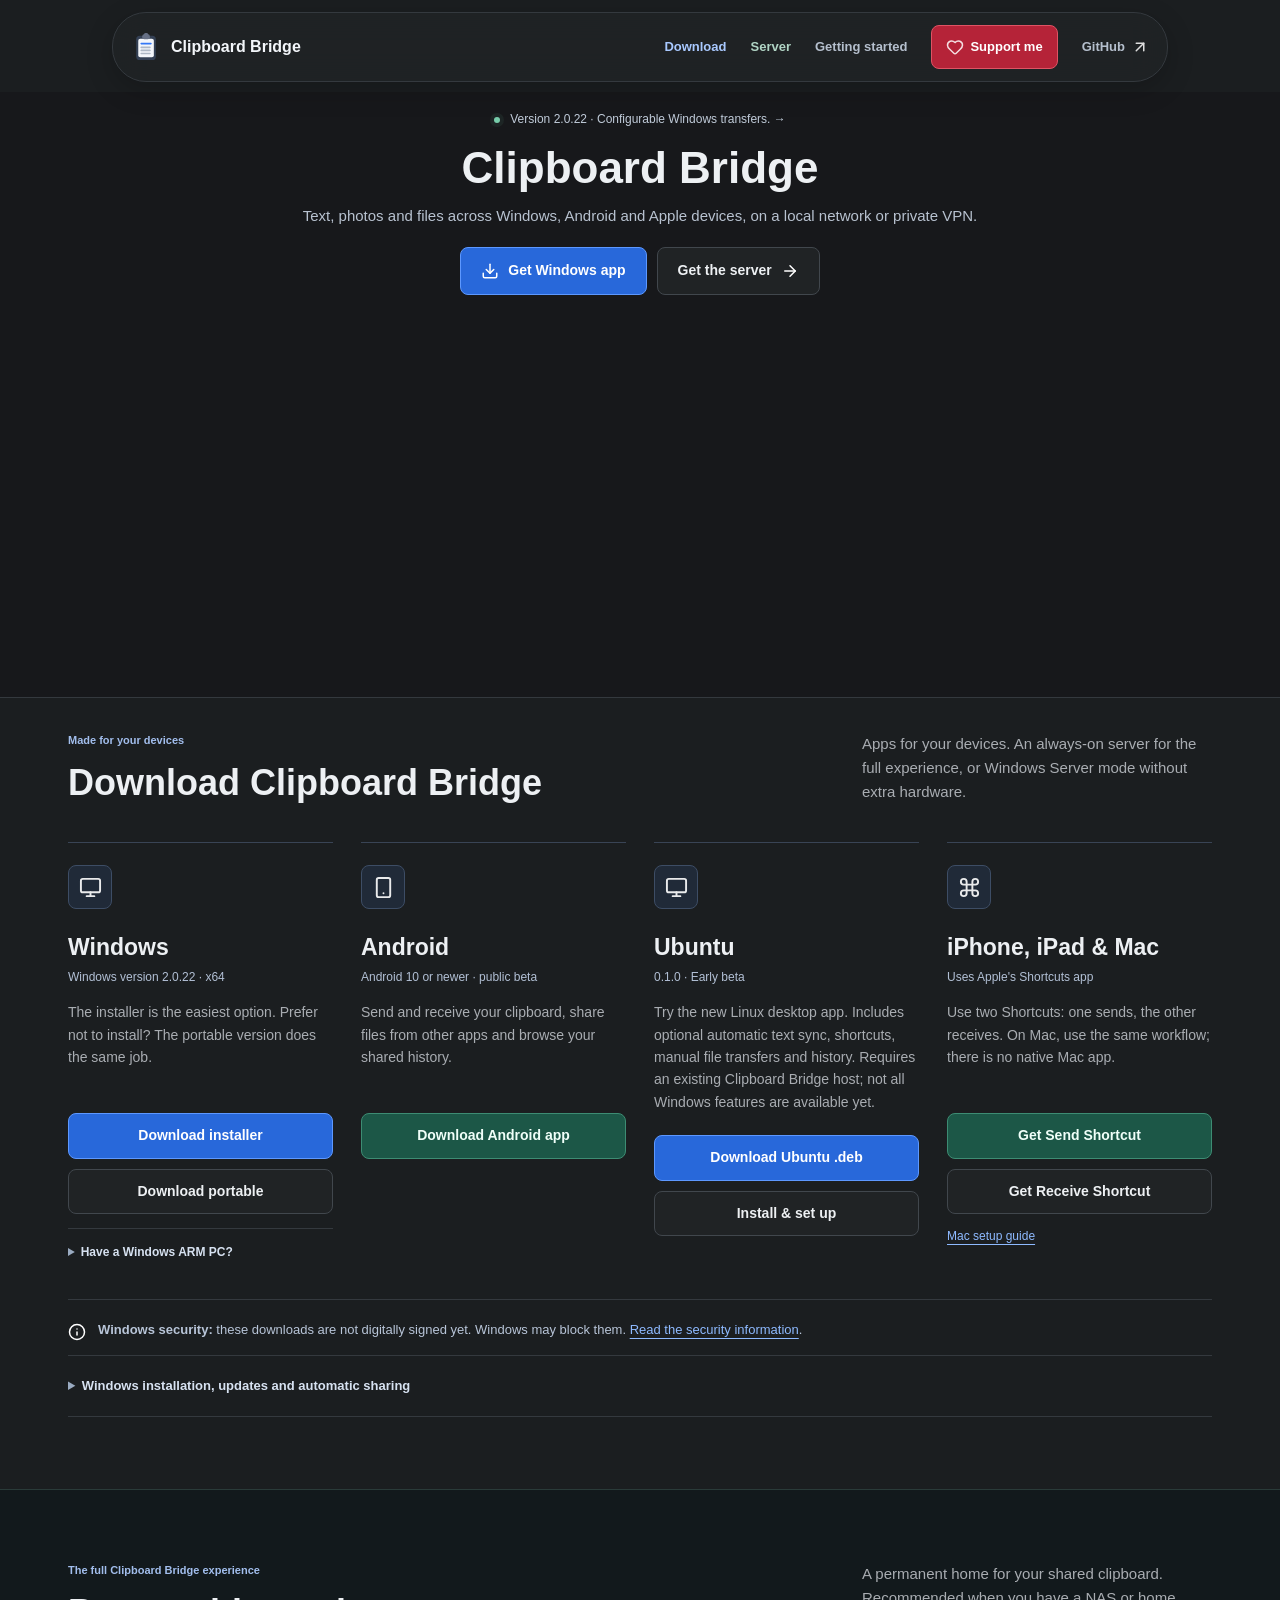
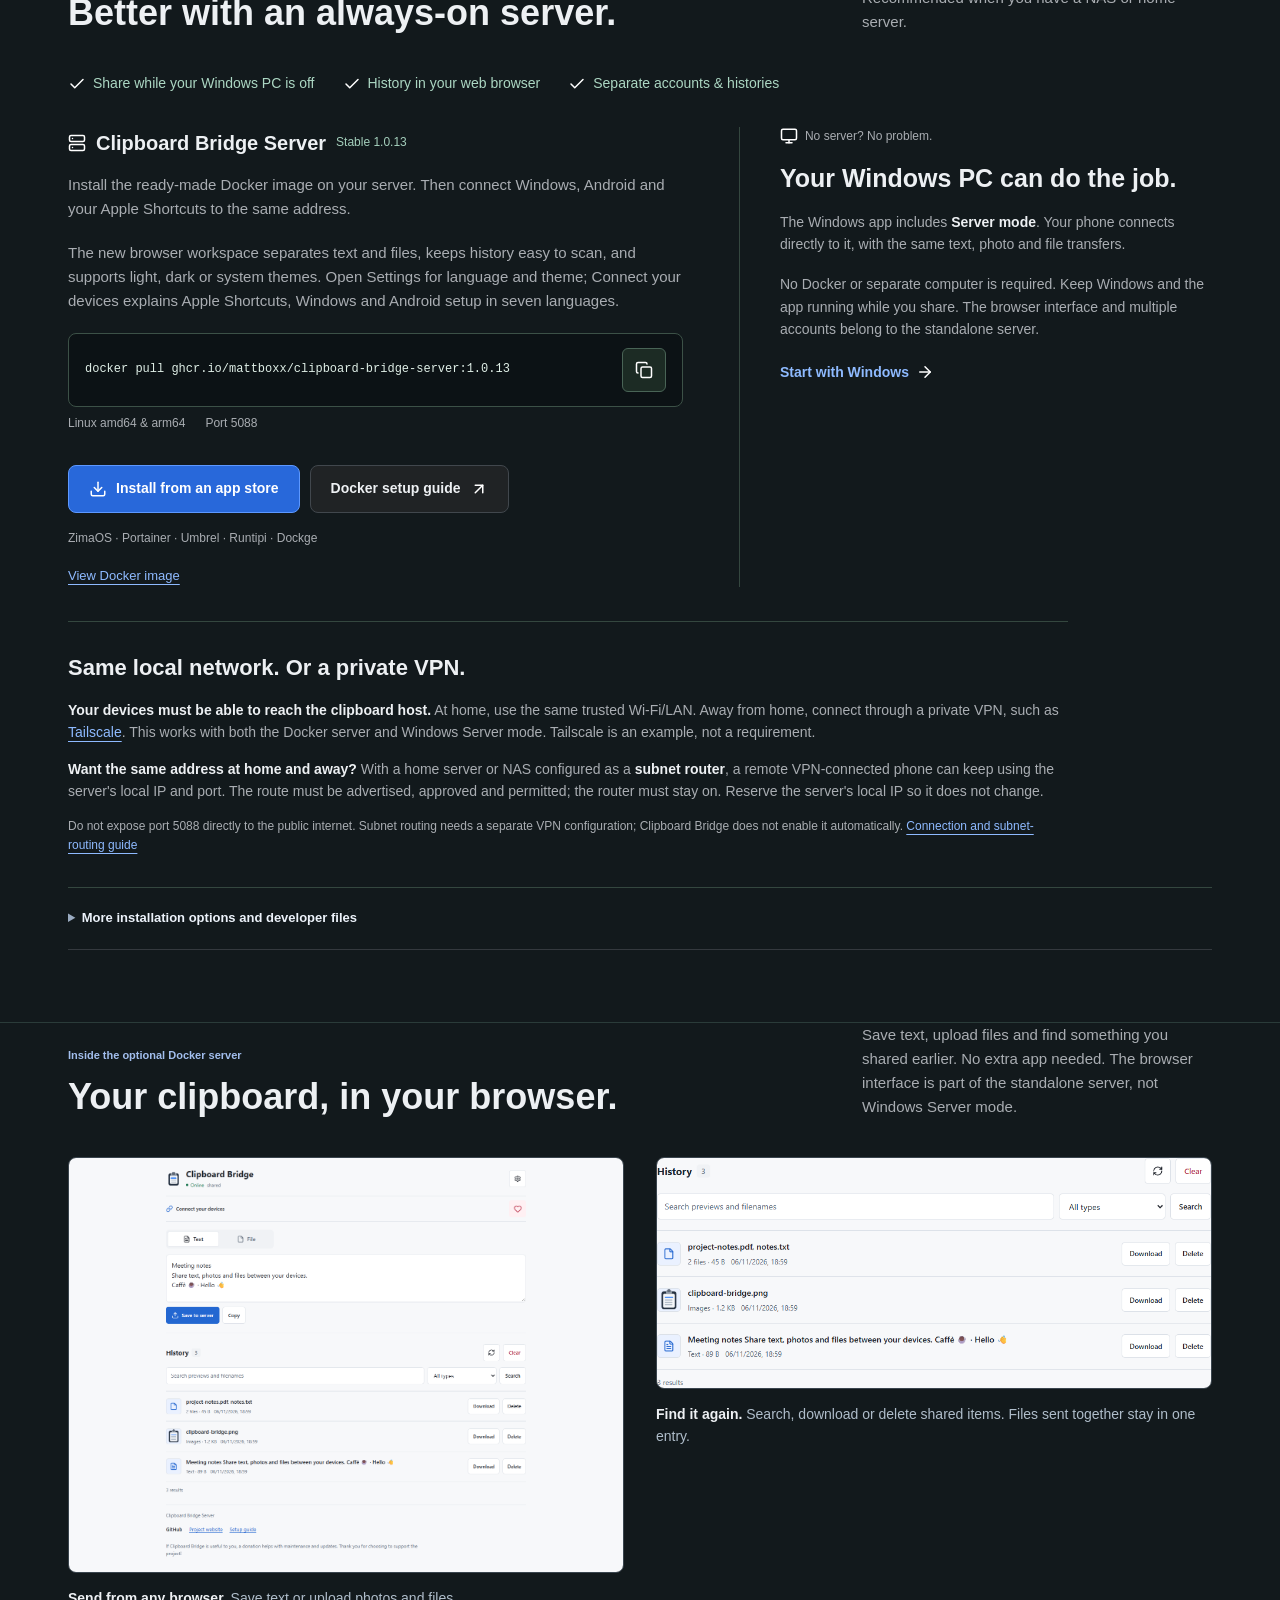
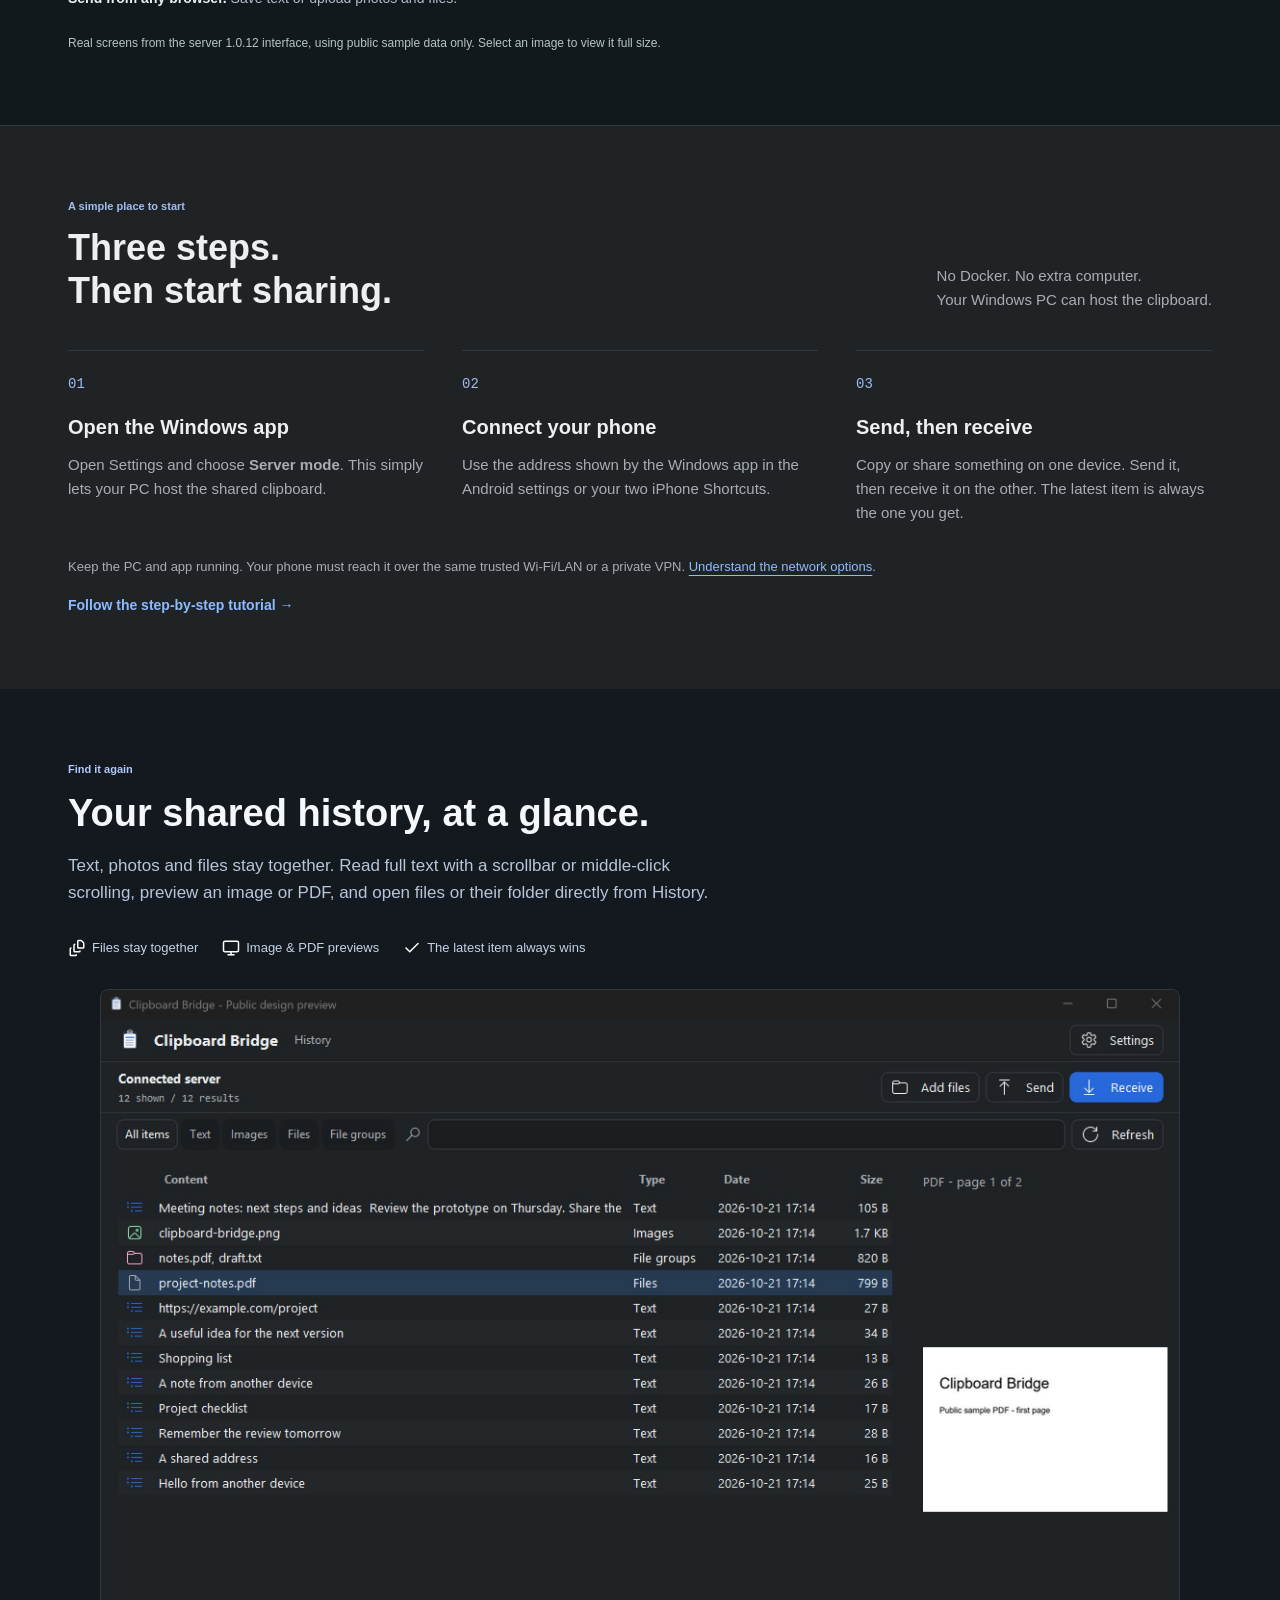
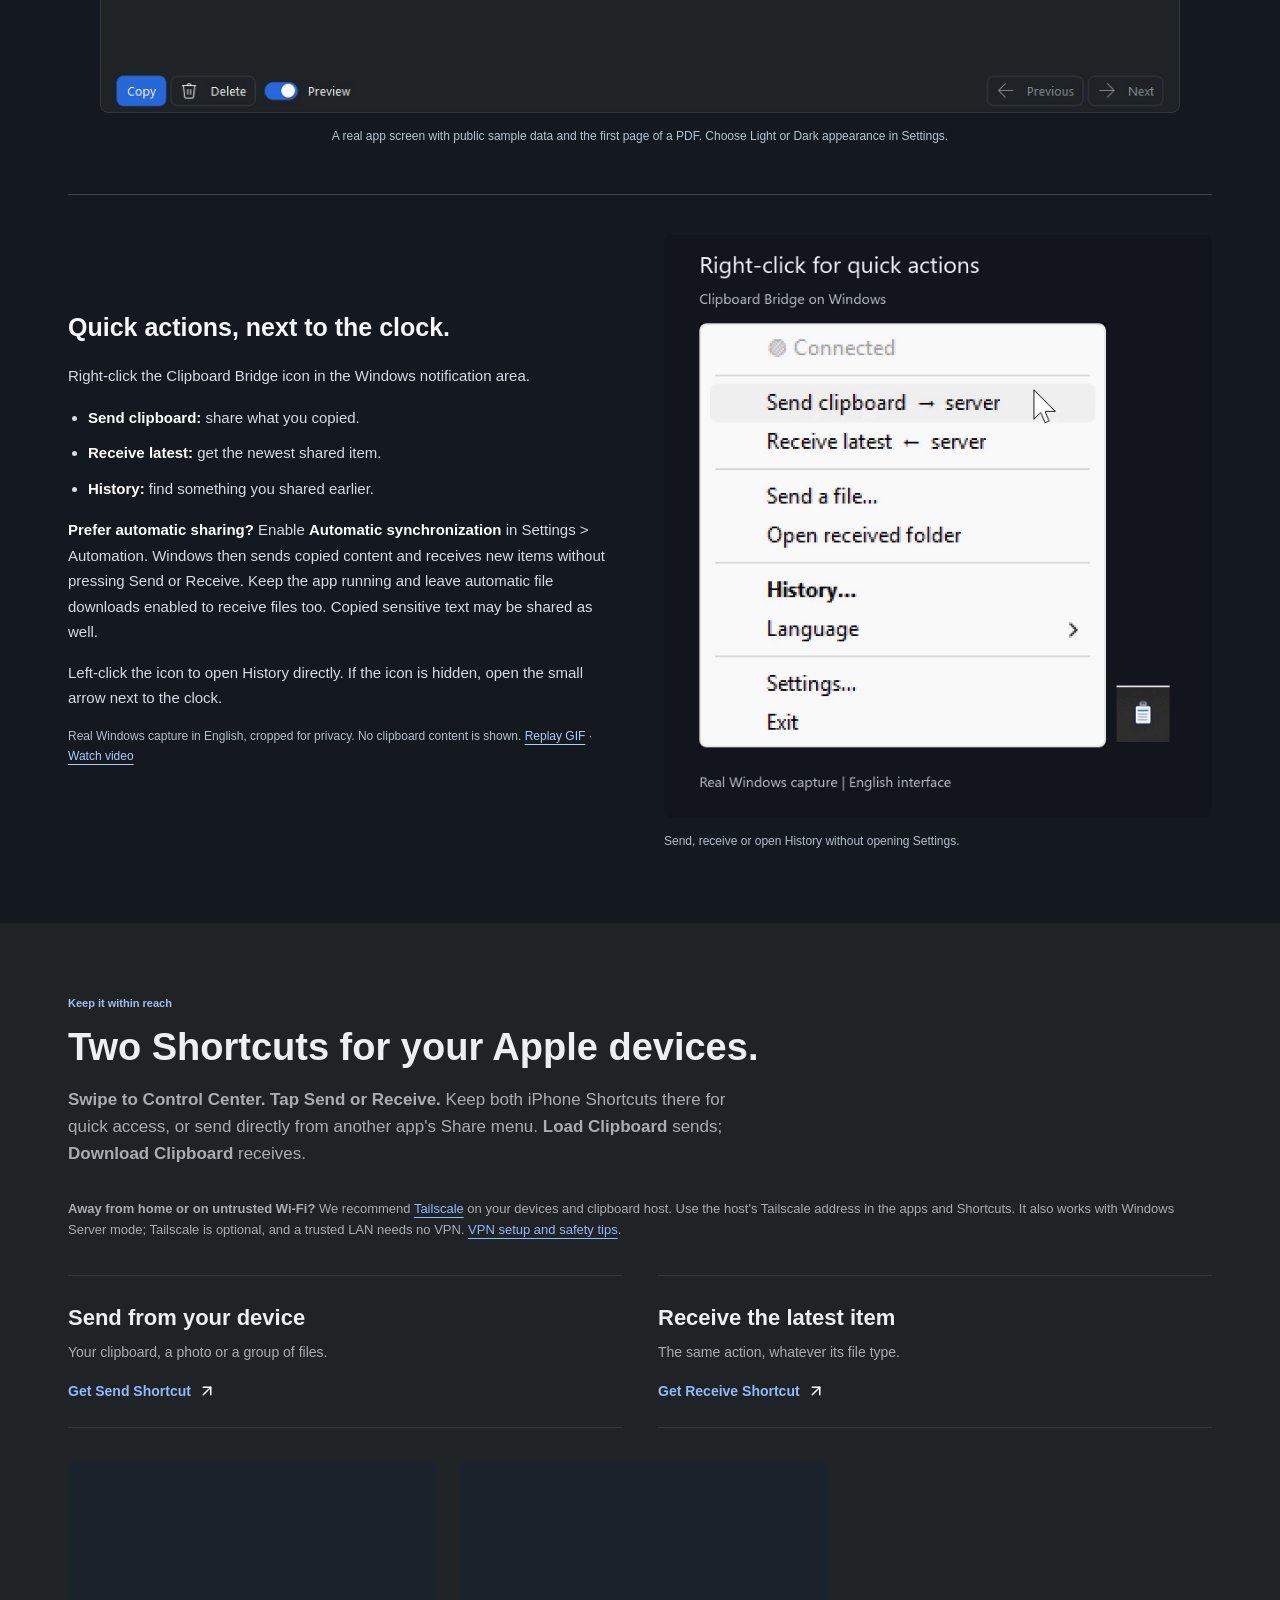
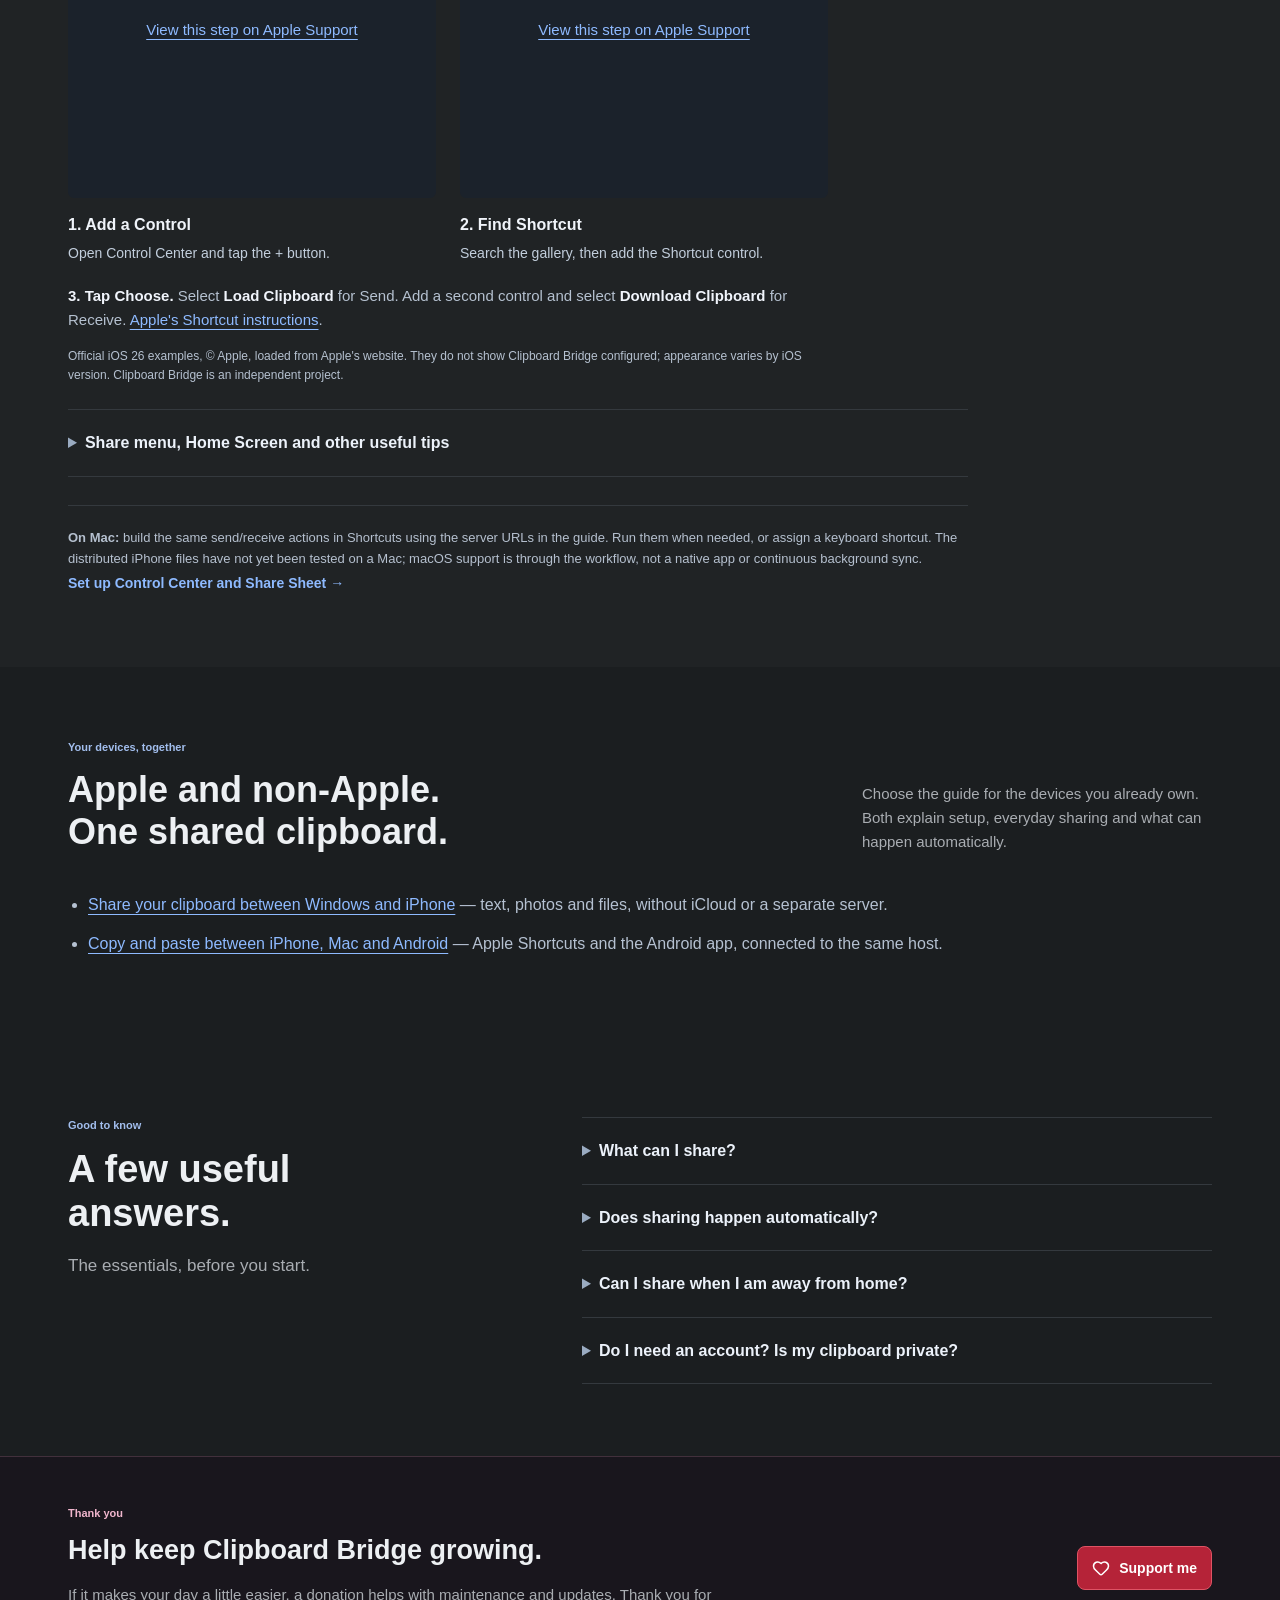
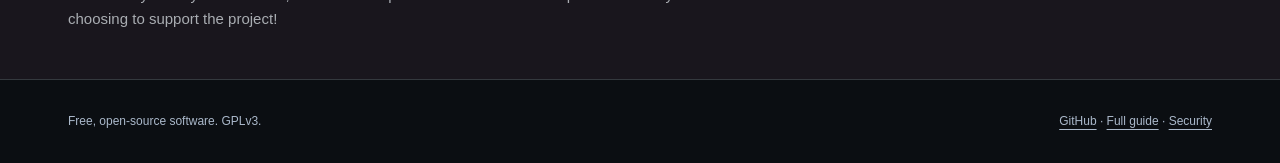
==== commit 3bc483fe: "Download iPhone Shortcuts from the repository folder Point the website, README files, guide, tutoria" ====
--- a/docs/index.html
+++ b/docs/index.html
@@ -93,8 +93,8 @@
             <h3>iPhone, iPad &amp; Mac</h3><span class="download-version">Uses Apple's Shortcuts app</span>
             <p>Use two Shortcuts: one sends, the other receives. On Mac, use the same workflow; there is no native Mac app.</p>
             <div class="actions">
-              <a class="button android" href="https://github.com/Mattboxx/Clipboard-Bridge/releases/download/shortcuts-2026.11.17/iPhone.Load.Clipboard.shortcut">Get Send Shortcut</a>
-              <a class="button" href="https://github.com/Mattboxx/Clipboard-Bridge/releases/download/shortcuts-2026.11.17/iPhone.Download.Clipboard.shortcut">Get Receive Shortcut</a>
+              <a class="button android" href="https://github.com/Mattboxx/Clipboard-Bridge/raw/main/Iphone%20Shortcuts/Load%20Clipboard.shortcut">Get Send Shortcut</a>
+              <a class="button" href="https://github.com/Mattboxx/Clipboard-Bridge/raw/main/Iphone%20Shortcuts/Download%20Clipboard.shortcut">Get Receive Shortcut</a>
             </div>
             <p class="mac-guide"><a href="https://github.com/Mattboxx/Clipboard-Bridge/blob/main/GUIDE.md#mac-compatibility">Mac setup guide</a></p>
           </article>
@@ -169,7 +169,7 @@
         <span class="section-kicker">Keep it within reach</span><h2>Two Shortcuts for your Apple devices.</h2>
         <p class="section-copy"><strong>Swipe to Control Center. Tap Send or Receive.</strong> Keep both iPhone Shortcuts there for quick access, or send directly from another app's Share menu. <strong>Load Clipboard</strong> sends; <strong>Download Clipboard</strong> receives.</p>
         <p class="setup-note"><strong>Away from home or on untrusted Wi-Fi?</strong> We recommend <a href="https://tailscale.com/">Tailscale</a> on your devices and clipboard host. Use the host's Tailscale address in the apps and Shortcuts. It also works with Windows Server mode; Tailscale is optional, and a trusted LAN needs no VPN. <a href="https://github.com/Mattboxx/Clipboard-Bridge/blob/main/GUIDE.md#local-network-vpn-and-subnet-routing">VPN setup and safety tips</a>.</p>
-        <div class="shortcut-actions"><article class="shortcut-action"><h3>Send from your device</h3><p>Your clipboard, a photo or a group of files.</p><a class="text-link" href="https://github.com/Mattboxx/Clipboard-Bridge/releases/download/shortcuts-2026.11.17/iPhone.Load.Clipboard.shortcut">Get Send Shortcut<img class="icon" src="assets/icons/arrow-up-right.svg" alt=""></a></article><article class="shortcut-action"><h3>Receive the latest item</h3><p>The same action, whatever its file type.</p><a class="text-link" href="https://github.com/Mattboxx/Clipboard-Bridge/releases/download/shortcuts-2026.11.17/iPhone.Download.Clipboard.shortcut">Get Receive Shortcut<img class="icon" src="assets/icons/arrow-up-right.svg" alt=""></a></article></div>
+        <div class="shortcut-actions"><article class="shortcut-action"><h3>Send from your device</h3><p>Your clipboard, a photo or a group of files.</p><a class="text-link" href="https://github.com/Mattboxx/Clipboard-Bridge/raw/main/Iphone%20Shortcuts/Load%20Clipboard.shortcut">Get Send Shortcut<img class="icon" src="assets/icons/arrow-up-right.svg" alt=""></a></article><article class="shortcut-action"><h3>Receive the latest item</h3><p>The same action, whatever its file type.</p><a class="text-link" href="https://github.com/Mattboxx/Clipboard-Bridge/raw/main/Iphone%20Shortcuts/Download%20Clipboard.shortcut">Get Receive Shortcut<img class="icon" src="assets/icons/arrow-up-right.svg" alt=""></a></article></div>
         <div class="apple-setup" aria-label="Apple Control Center illustrated steps">
           <figure class="apple-step"><a class="apple-shot" href="https://support.apple.com/guide/iphone/iph59095ec58/26/ios/26" target="_blank" rel="noopener noreferrer"><img data-apple-image src="https://help.apple.com/assets/69F8EBBDF3B89A4F6E0C704C/69F8EBC43862495245036393/en_US/fbc7a8d3ef2b5f13b3ab7be6425f02bf.png" alt="Apple screenshot: Control Center in edit mode, with Add a Control at the bottom" width="393" height="535" loading="lazy" decoding="async" referrerpolicy="no-referrer"><span class="apple-image-fallback" hidden>View this step on Apple Support</span></a><figcaption><strong>1. Add a Control</strong>Open Control Center and tap the + button.</figcaption></figure>
           <figure class="apple-step"><a class="apple-shot" href="https://support.apple.com/guide/iphone/iph59095ec58/26/ios/26" target="_blank" rel="noopener noreferrer"><img data-apple-image src="https://help.apple.com/assets/69F8EBBDF3B89A4F6E0C704C/69F8EBC43862495245036393/en_US/2e883c88aba91aa499c551cdd2178cff.png" alt="Apple screenshot: the Control Center gallery where you can find a control" width="245" height="504" loading="lazy" decoding="async" referrerpolicy="no-referrer"><span class="apple-image-fallback" hidden>View this step on Apple Support</span></a><figcaption><strong>2. Find Shortcut</strong>Search the gallery, then add the Shortcut control.</figcaption></figure>
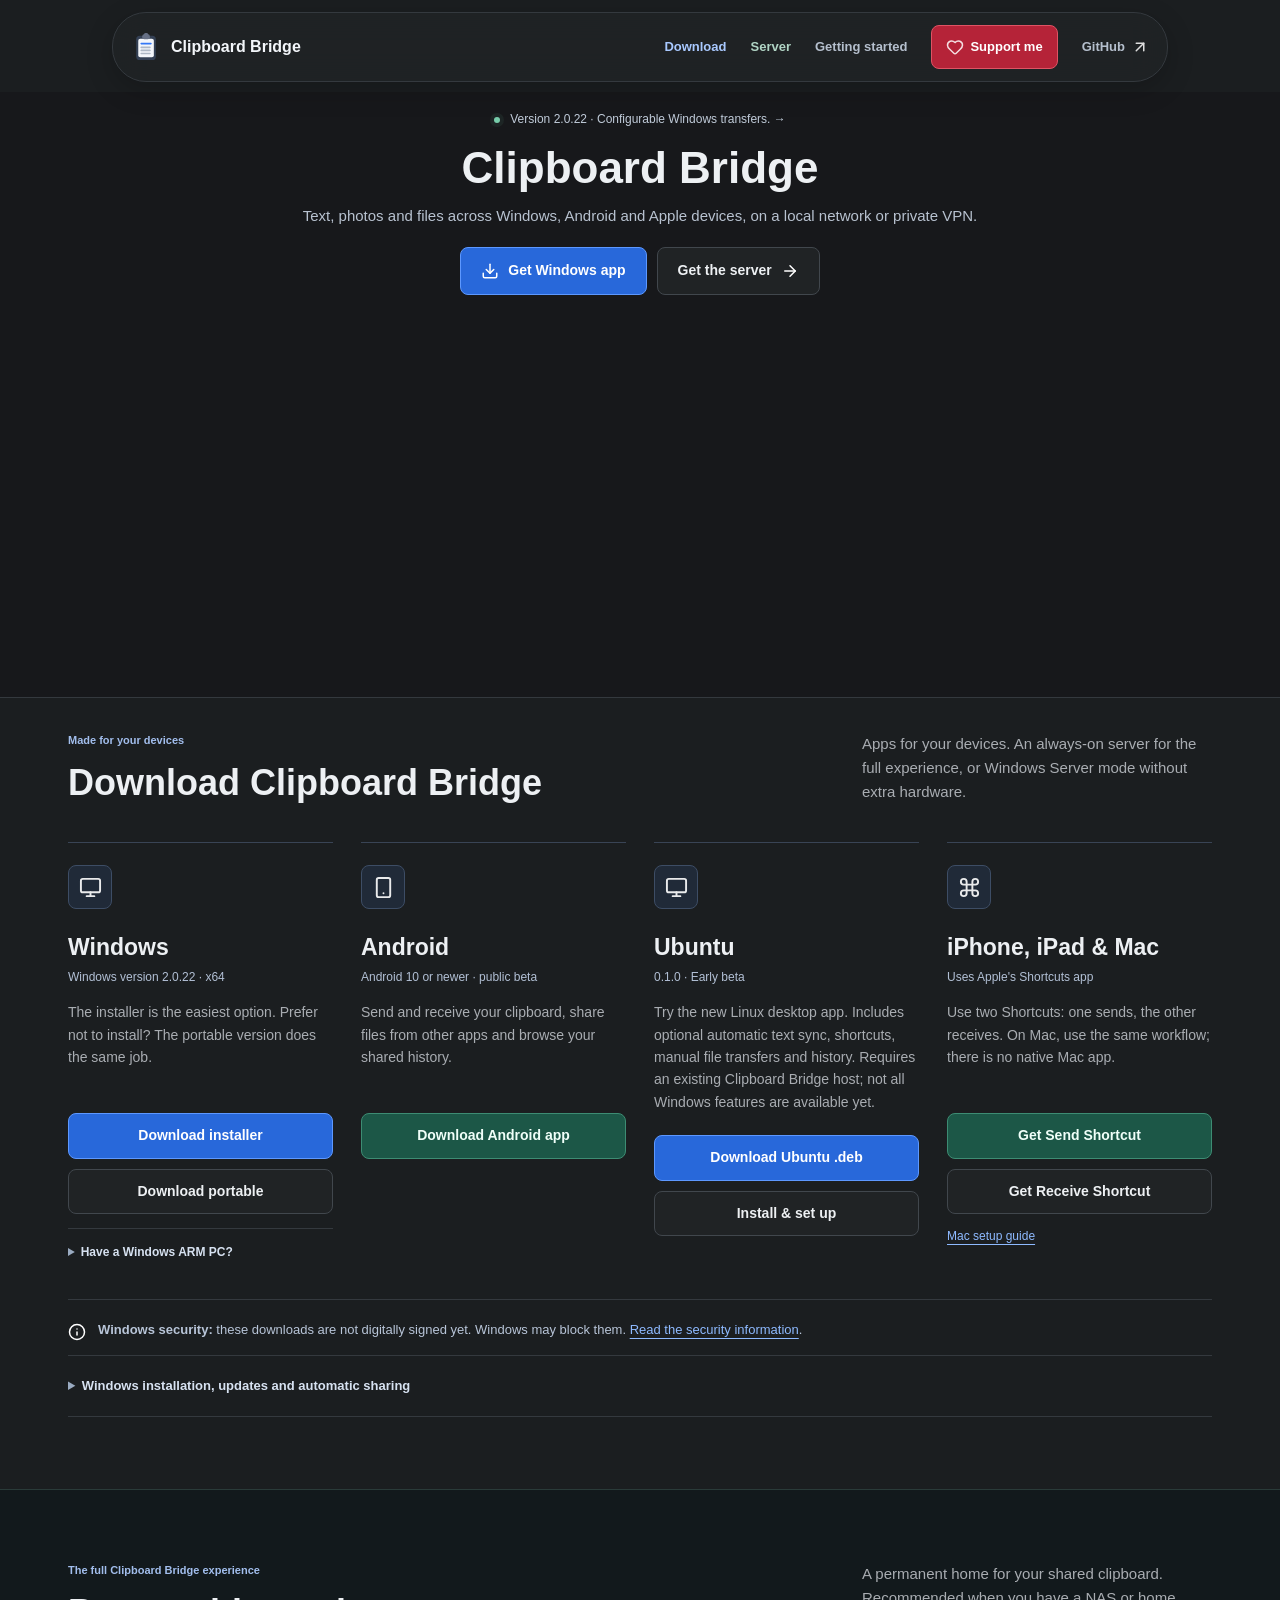
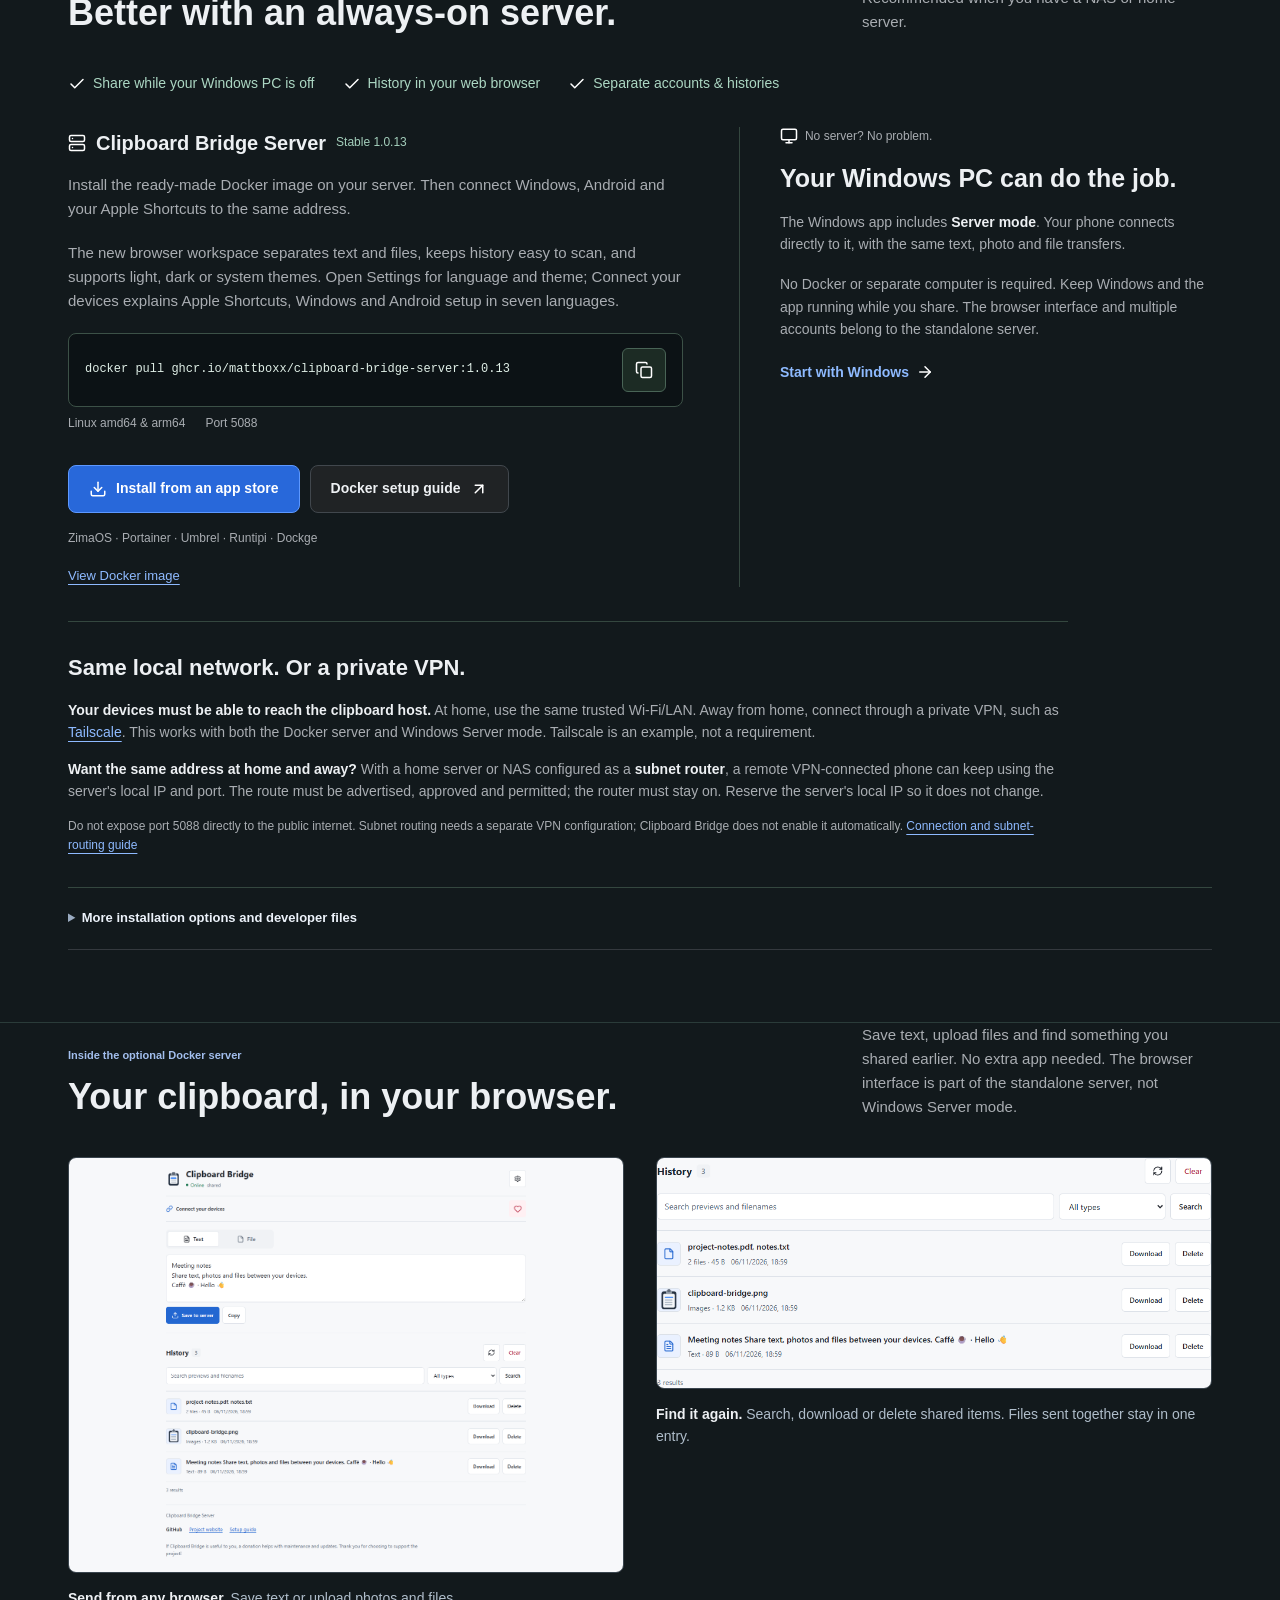
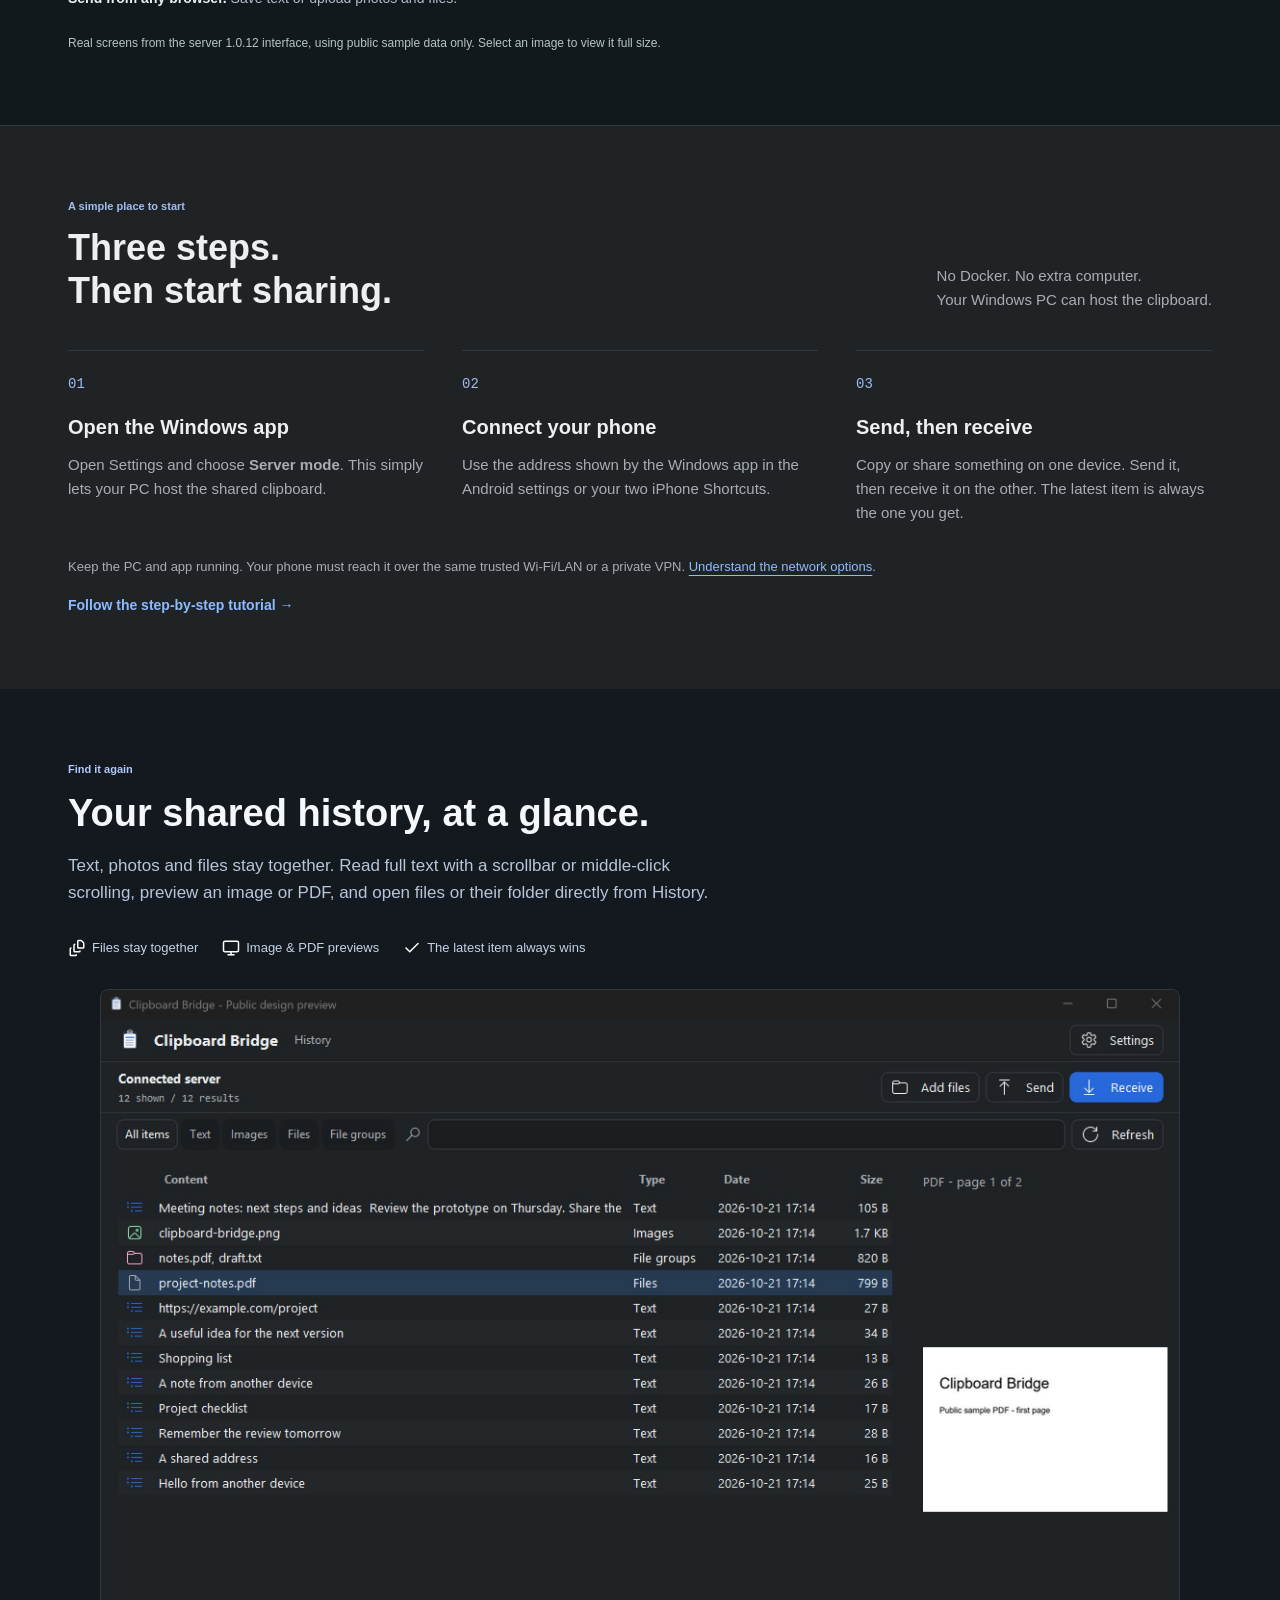
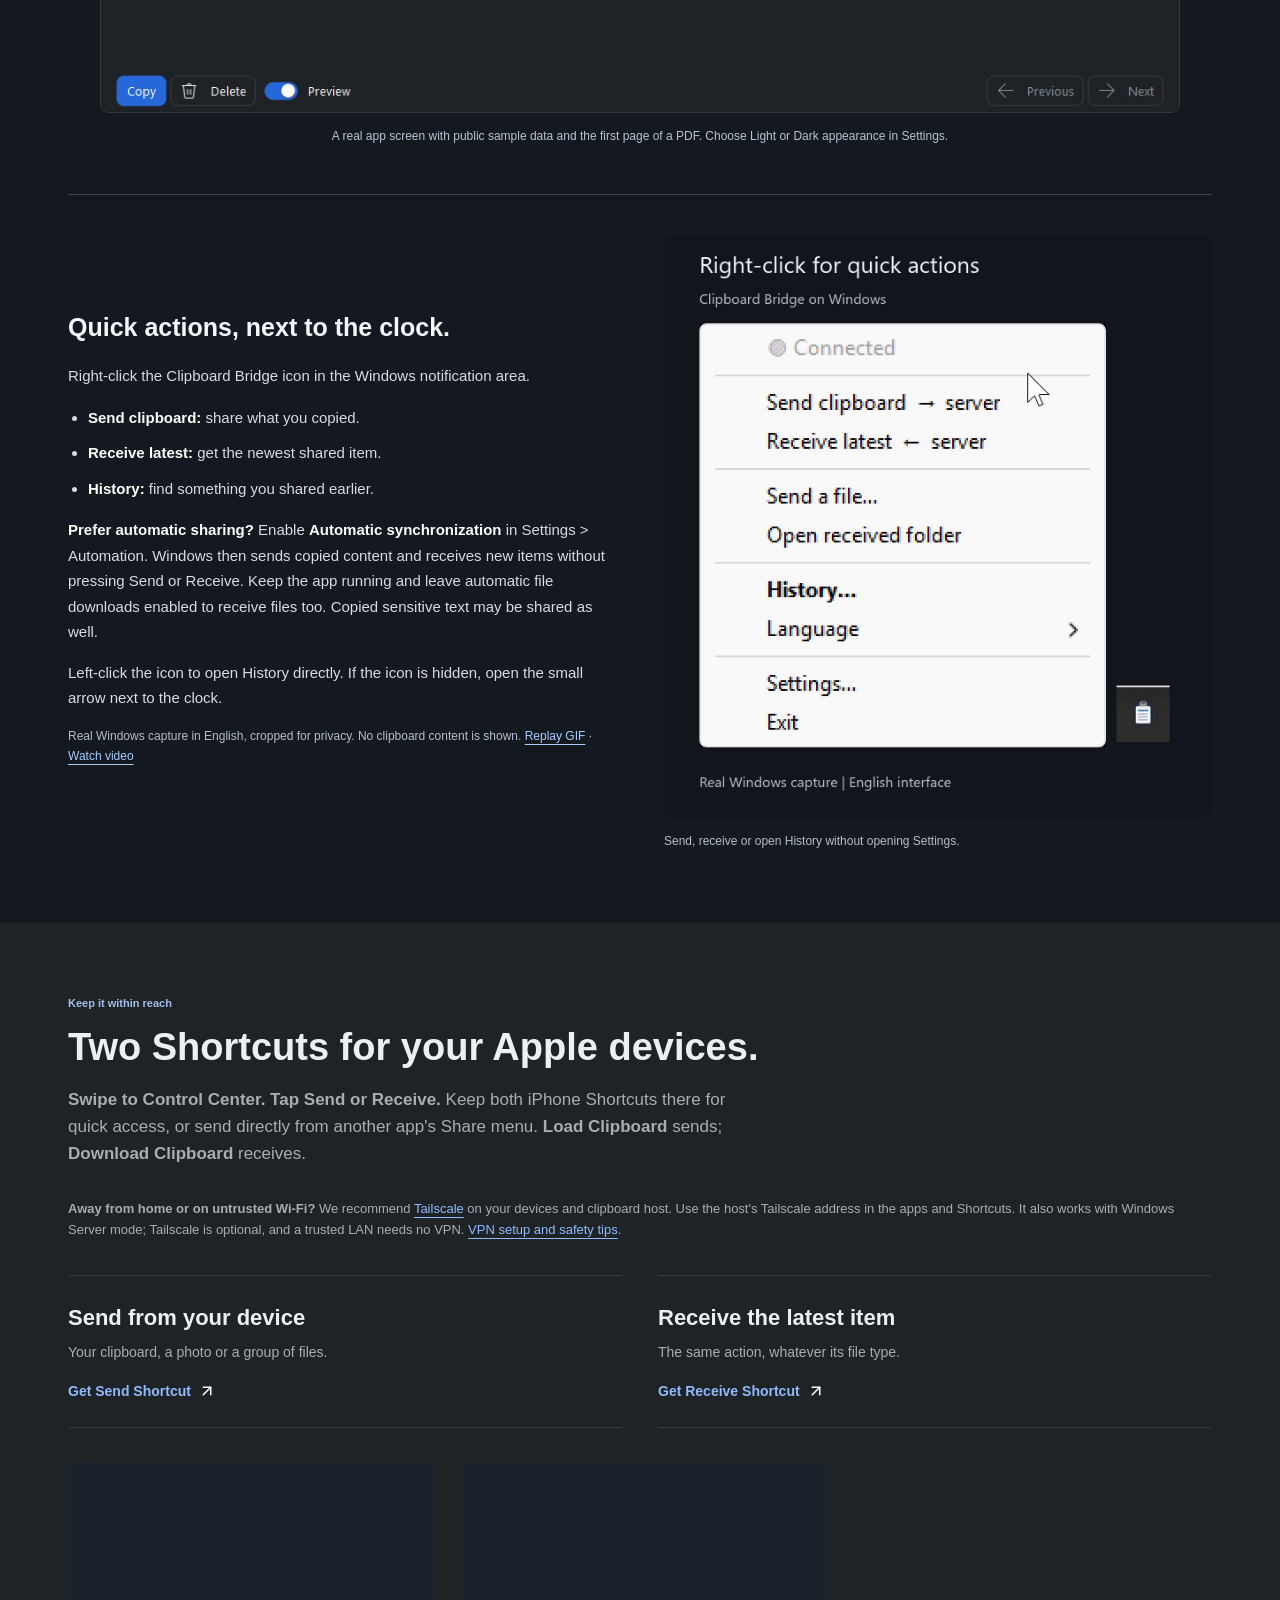
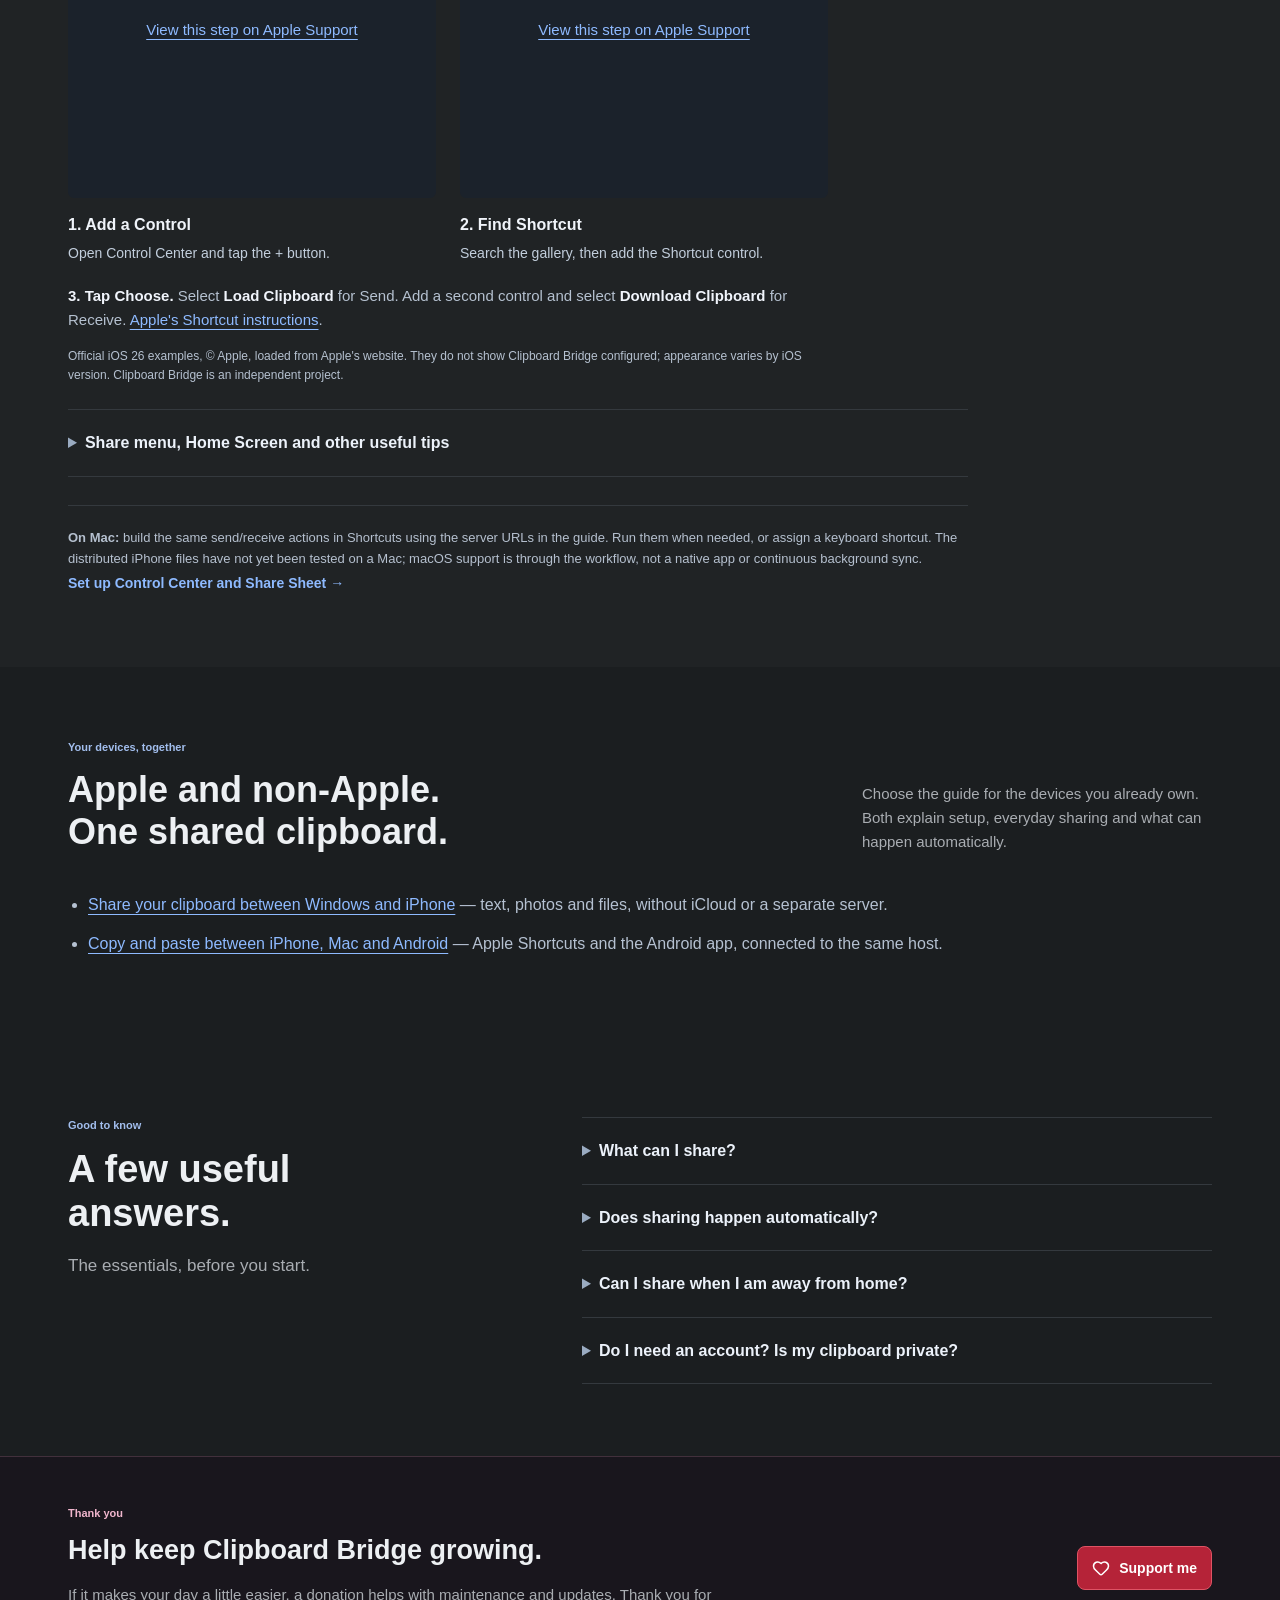
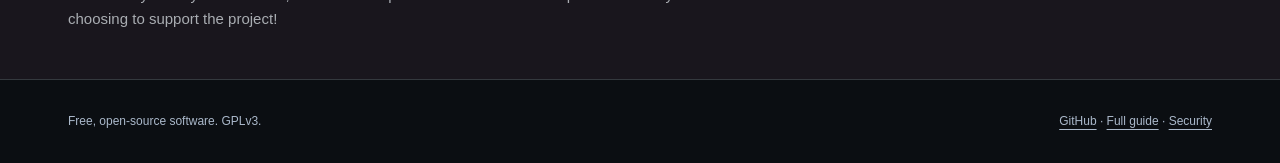
==== commit fa02df96: "Describe the updated Send Shortcut on the website The signed Load Clipboard export already appears i" ====
--- a/docs/index.html
+++ b/docs/index.html
@@ -178,7 +178,7 @@
         <p class="apple-credit">Official iOS 26 examples, &copy; Apple, loaded from Apple's website. They do not show Clipboard Bridge configured; appearance varies by iOS version. Clipboard Bridge is an independent project.</p>
         <details class="apple-tips"><summary>Share menu, Home Screen and other useful tips</summary>
           <dl>
-            <dt>Send without copying first</dt><dd>In the Send Shortcut's details, enable <strong>Show in Share Sheet</strong>. Then select a photo, file or link in another app and use <strong>Share &gt; Load Clipboard</strong>. The Shortcut must use Shortcut Input when present: follow the <a href="https://github.com/Mattboxx/Clipboard-Bridge/blob/main/GUIDE.md#51-send-clipboard-to-server">input and multi-file recipe</a>. <a href="https://support.apple.com/guide/shortcuts/apd163eb9f95/ios">Apple's Share Sheet guide</a>.</dd>
+            <dt>Send without copying first</dt><dd>The Send Shortcut already appears in the Share Sheet. Select a photo, file or link in another app and use <strong>Share &gt; Load Clipboard</strong>. A single link is sent as its address, not as the downloaded page; started without input, the Shortcut sends the clipboard. To send several files as one group, follow the <a href="https://github.com/Mattboxx/Clipboard-Bridge/blob/main/GUIDE.md#51-send-clipboard-to-server">multi-file recipe</a>. <a href="https://support.apple.com/guide/shortcuts/apd163eb9f95/ios">Apple's Share Sheet guide</a>.</dd>
             <dt>Prefer an icon on your Home Screen?</dt><dd>Open the Shortcut's details and choose <strong>Add to Home Screen</strong>. Repeat for Receive. <a href="https://support.apple.com/guide/shortcuts/apd735880972/ios">Apple's Home Screen guide</a>.</dd>
             <dt>Cannot find the Shortcut?</dt><dd>Import and configure it first. Control Center uses the <strong>Shortcut</strong> control, not a separate Clipboard Bridge app control. In Share, scroll down; if the action is missing, check Show in Share Sheet and the accepted input types.</dd>
             <dt>Test once before using it every day</dt><dd>Keep the host awake and use the same trusted network or private VPN. Send a short message and receive it on the other device. Allow local-network access if iOS asks.</dd>
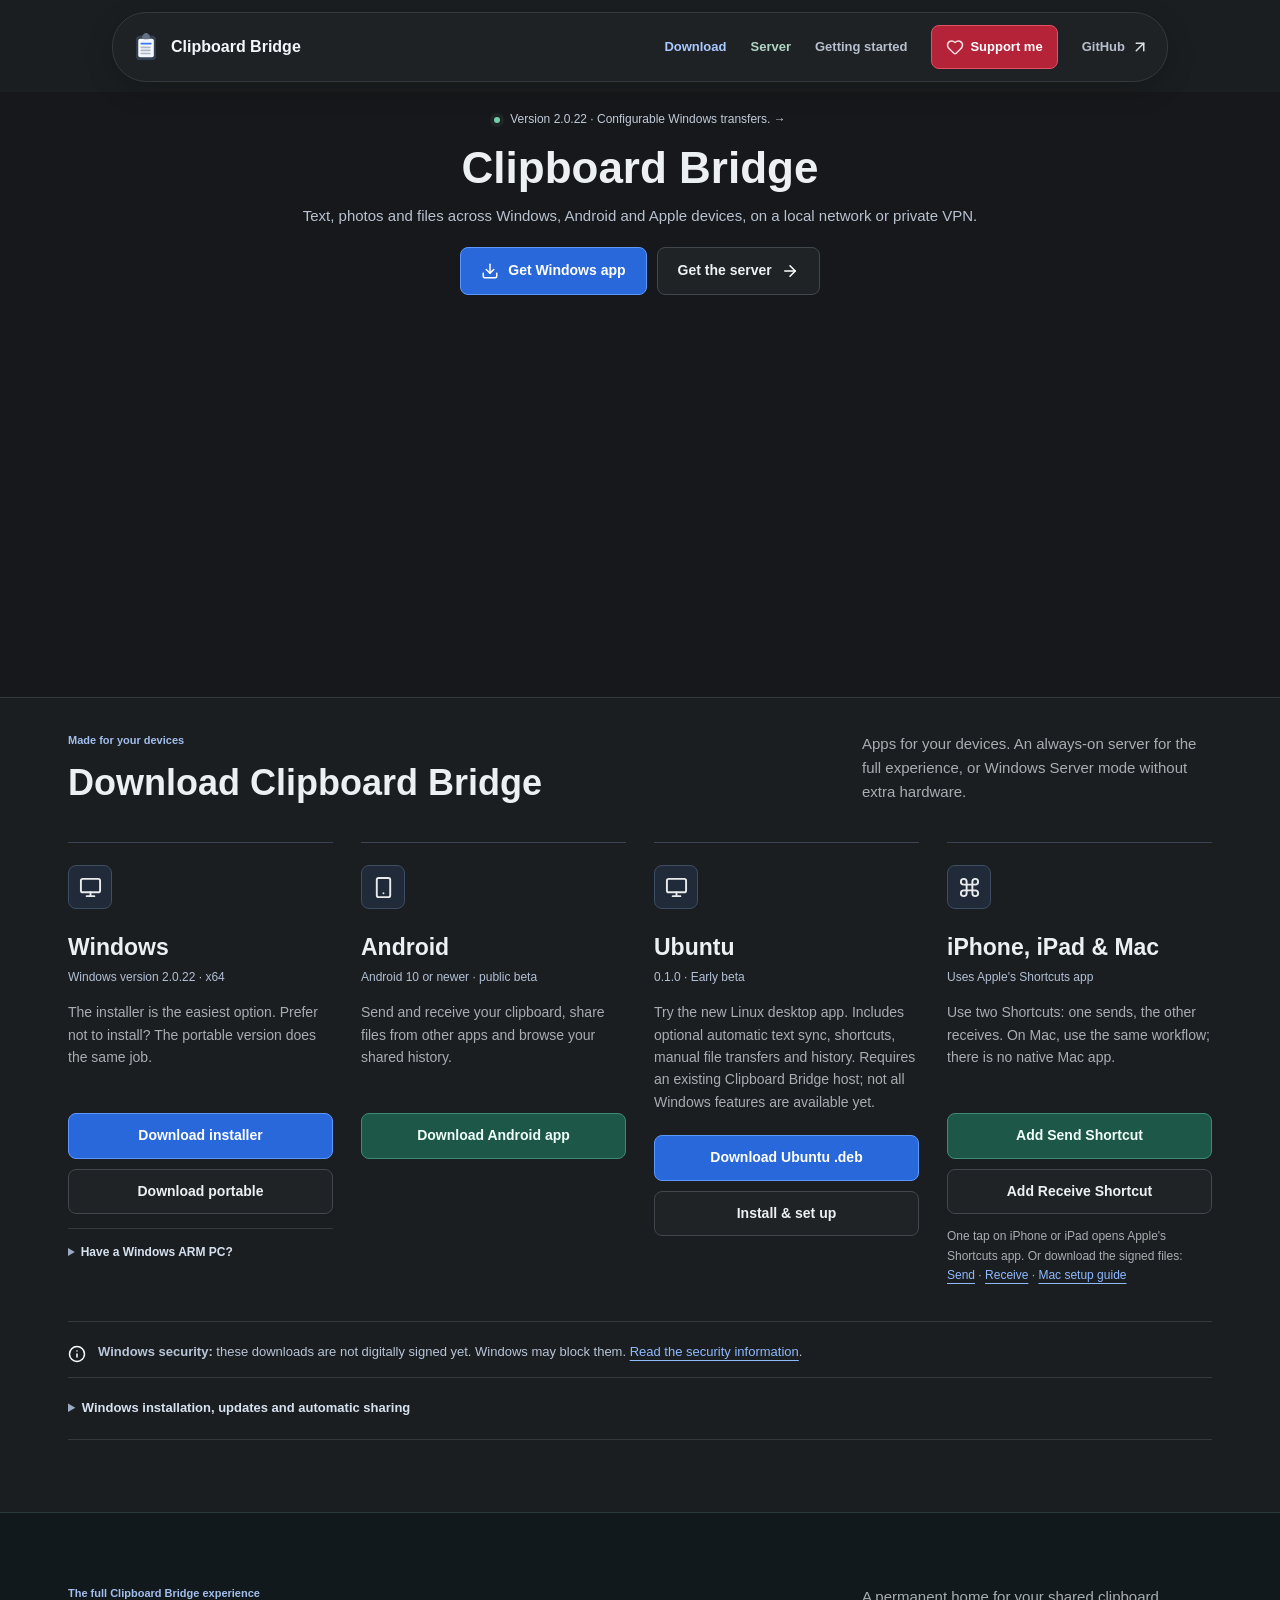
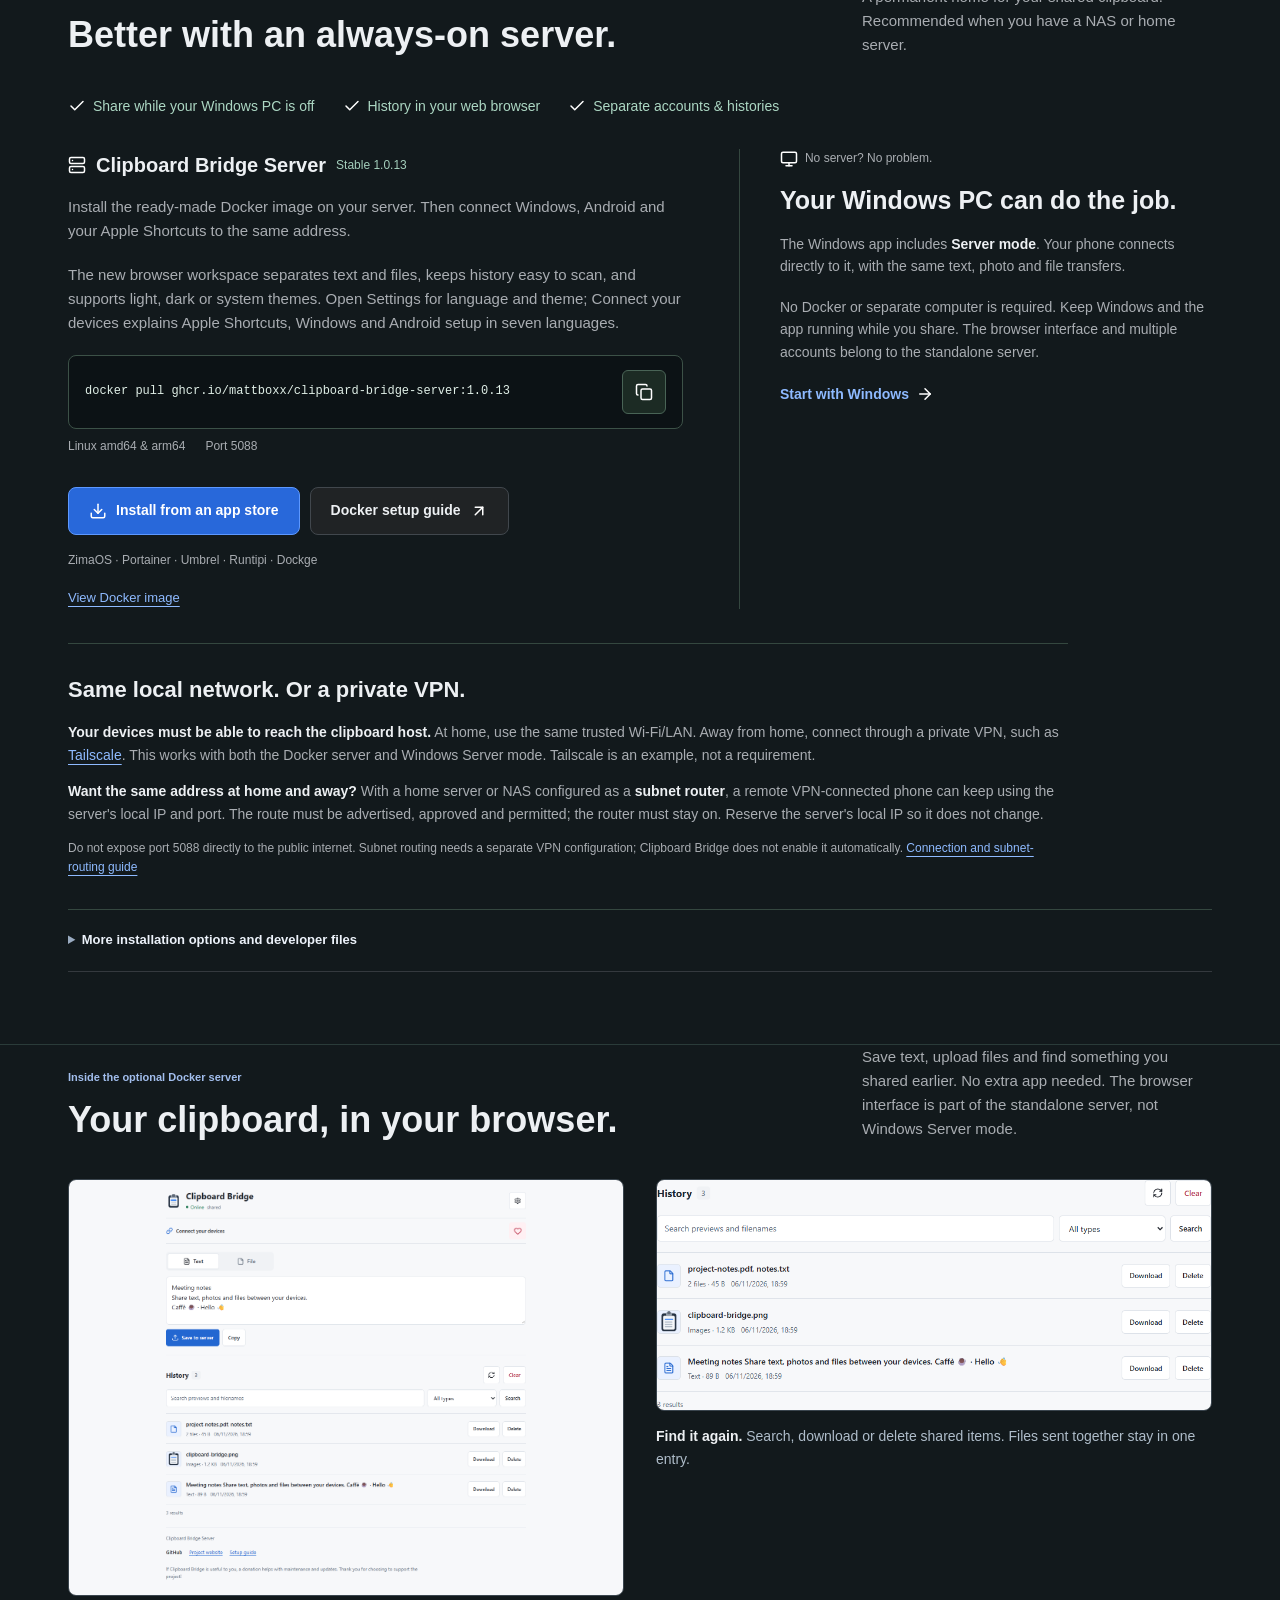
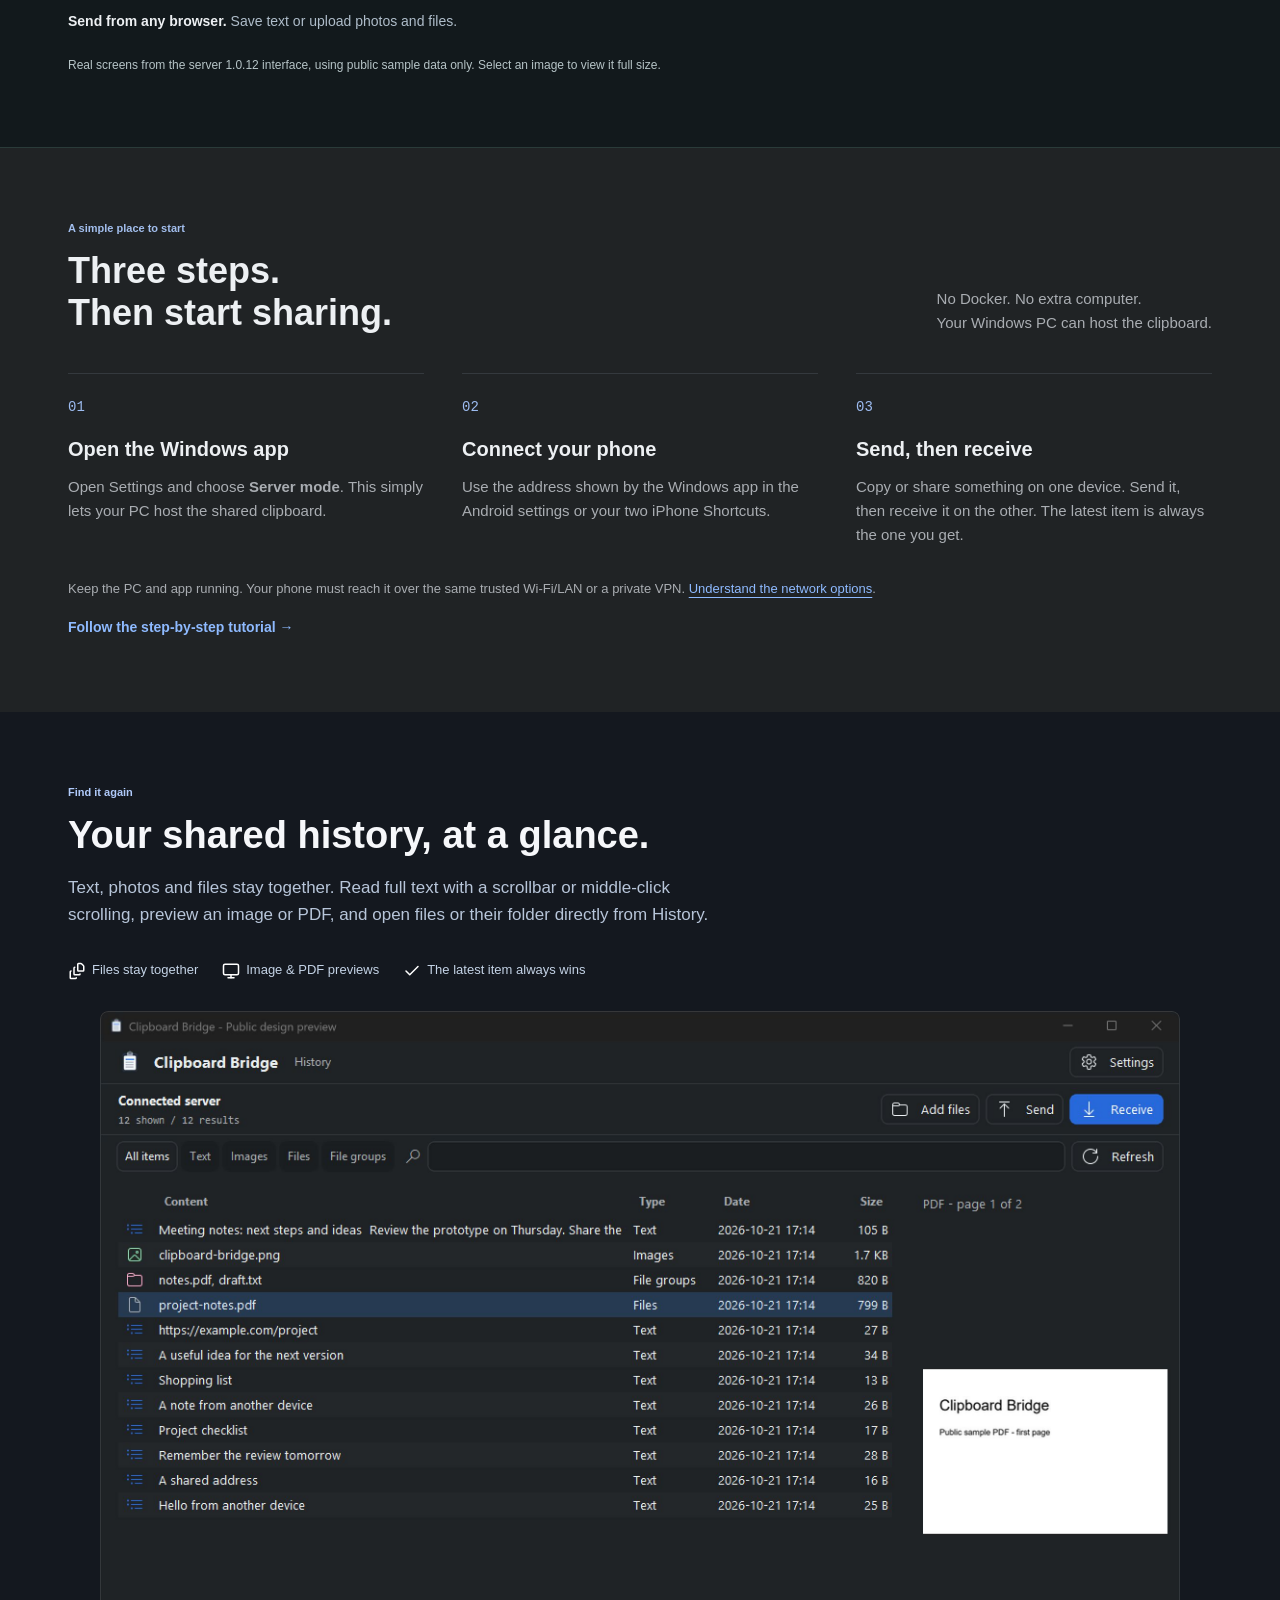
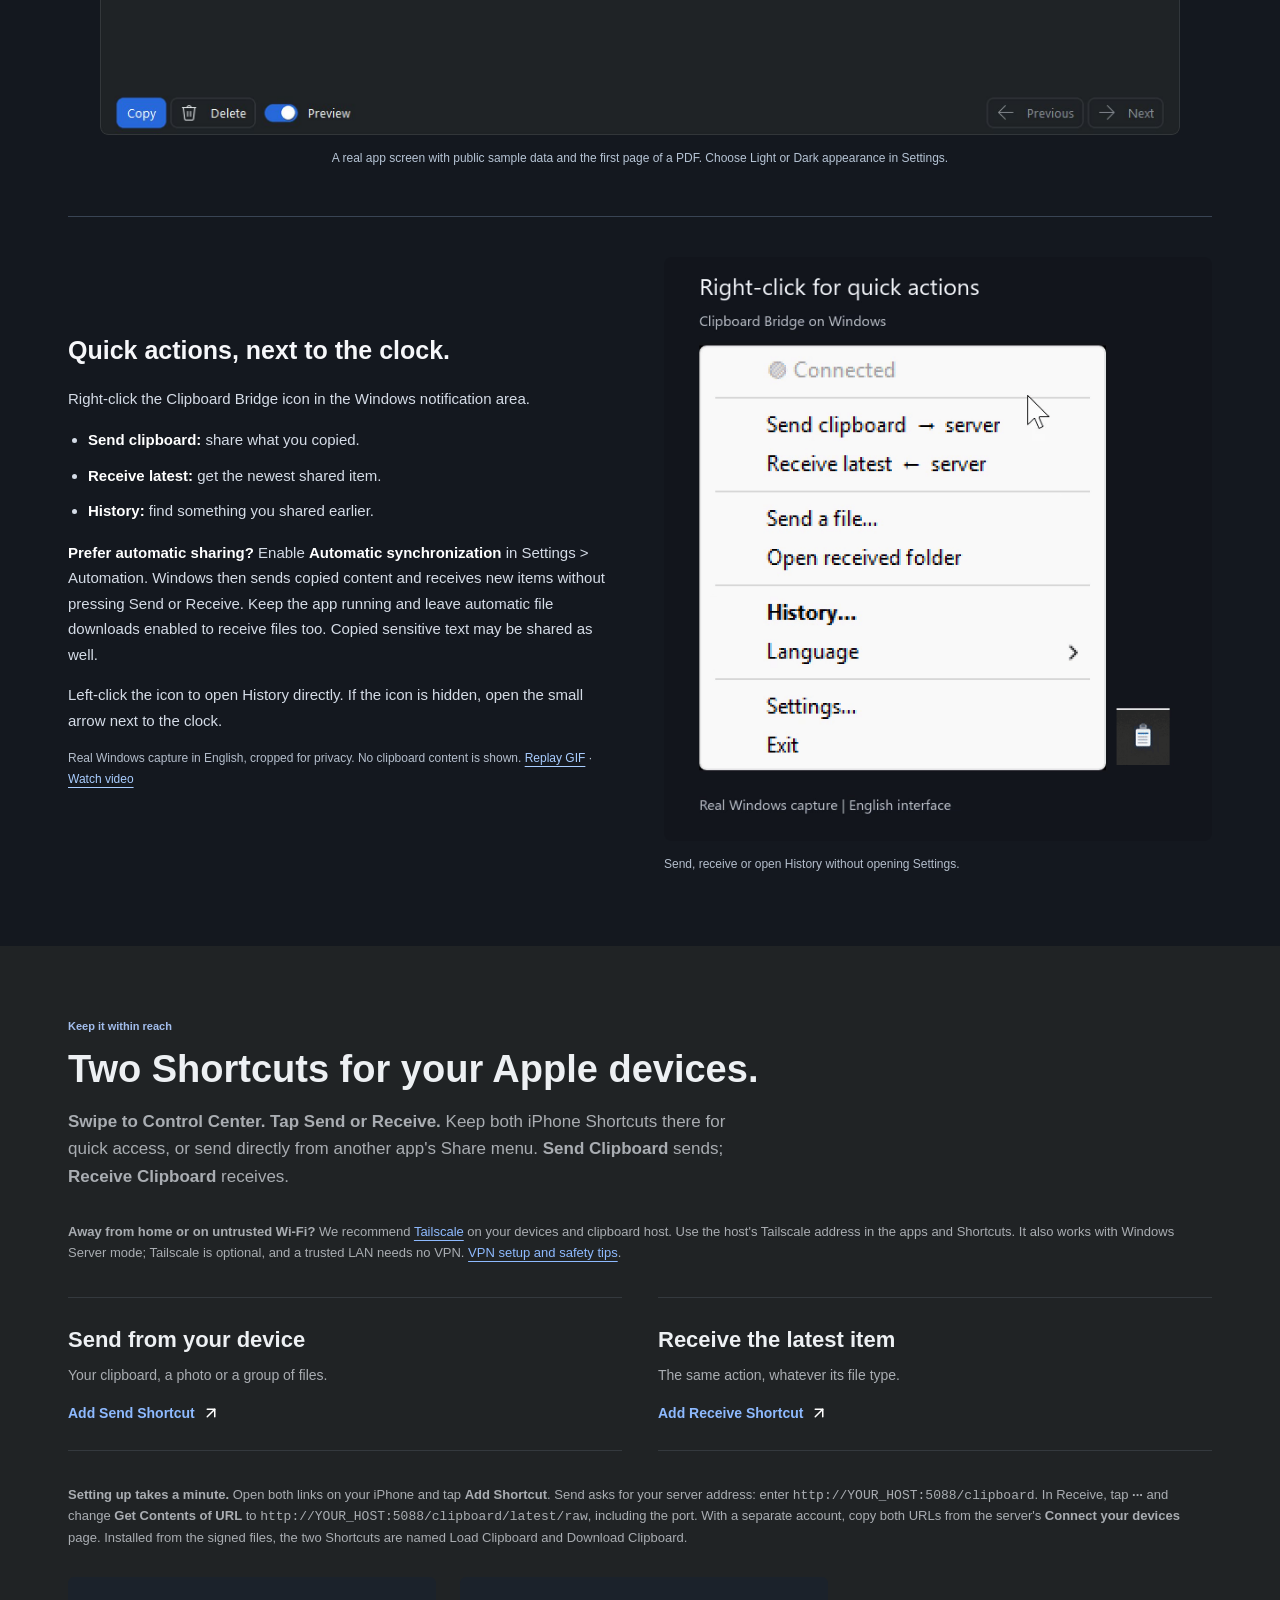
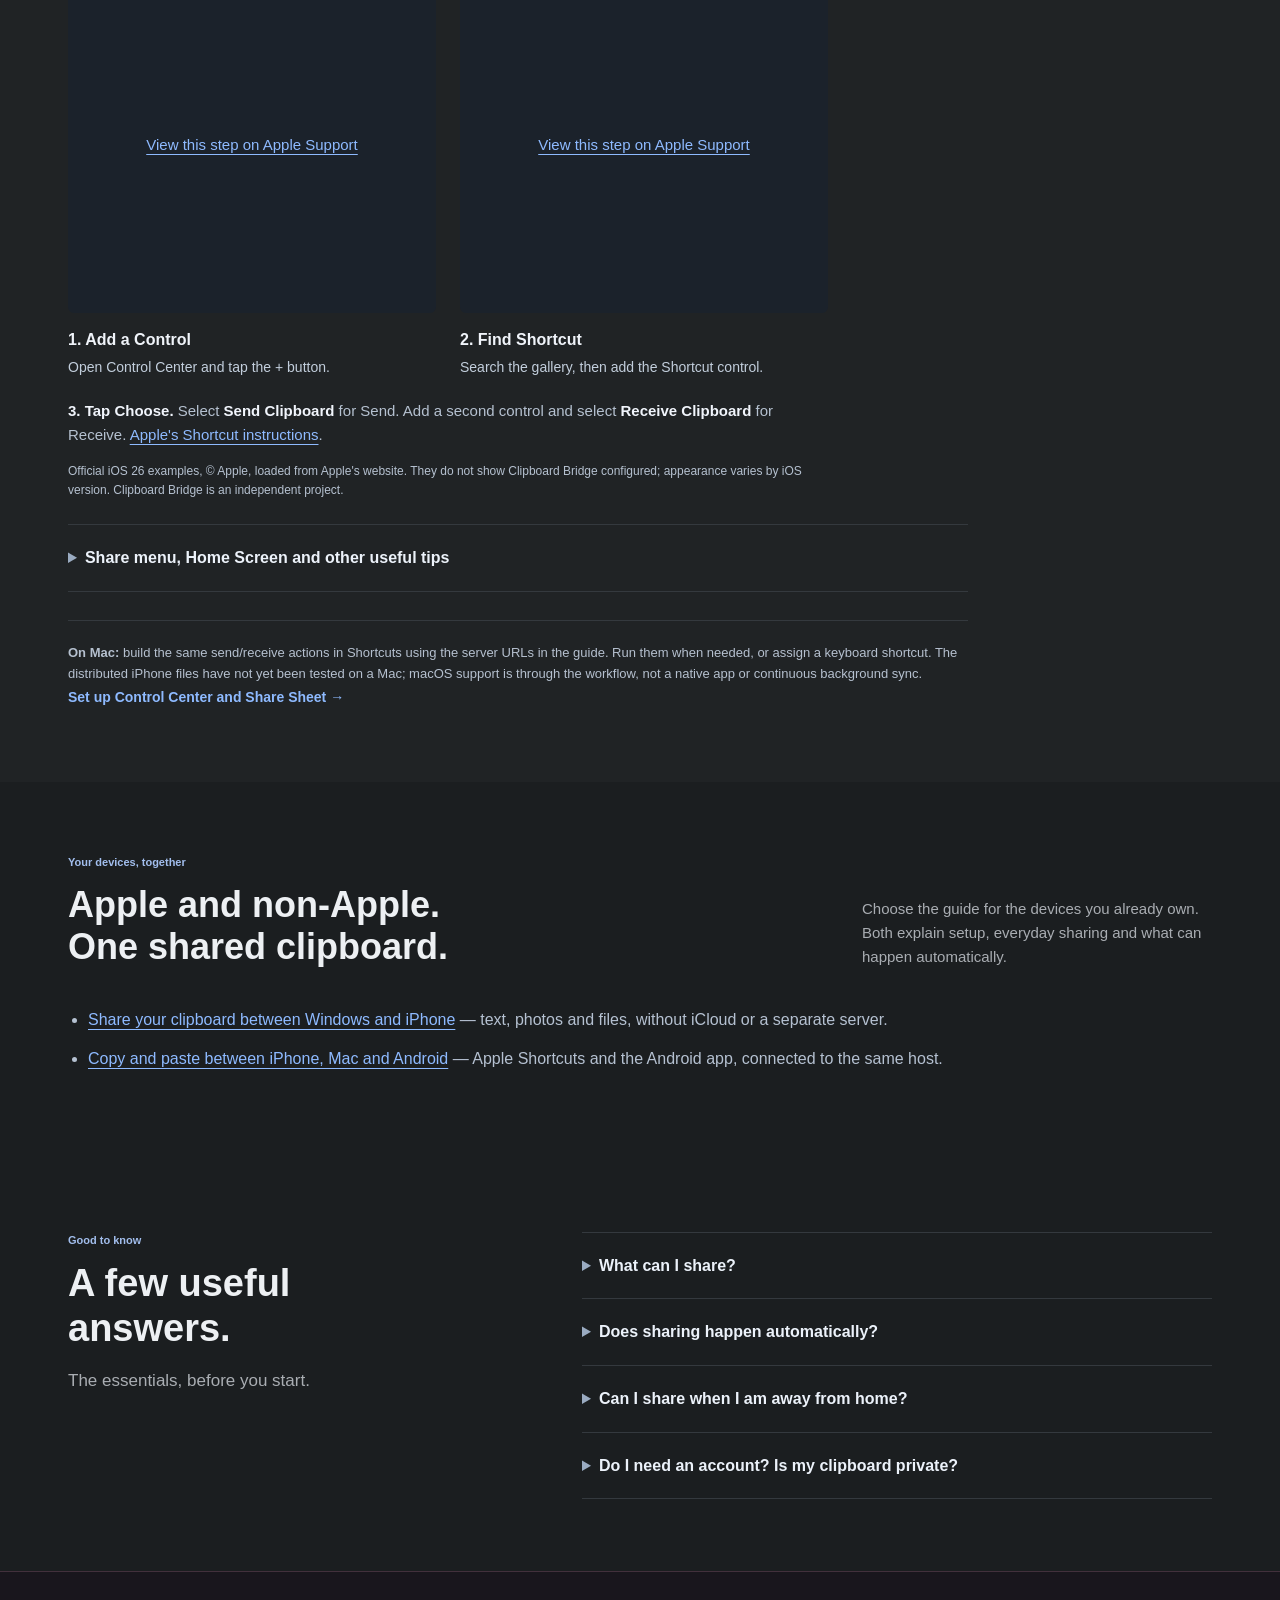
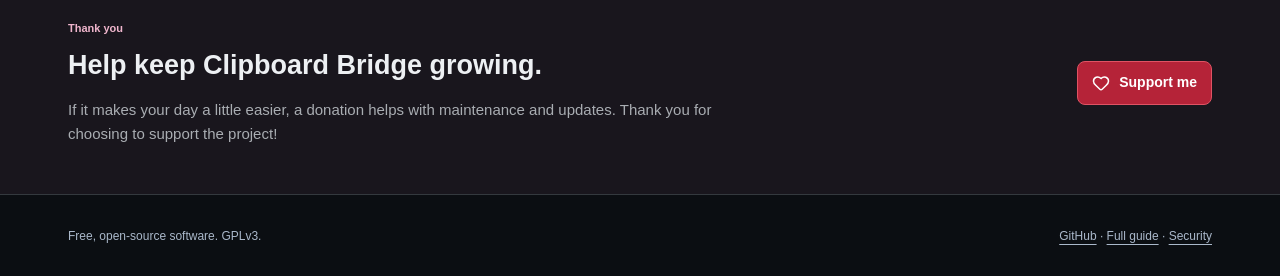
==== commit 81d6c118: "Lead the website with one-tap iCloud Shortcut links Make "Add Send Shortcut" and "Add Receive Shortc" ====
--- a/docs/index.html
+++ b/docs/index.html
@@ -93,10 +93,10 @@
             <h3>iPhone, iPad &amp; Mac</h3><span class="download-version">Uses Apple's Shortcuts app</span>
             <p>Use two Shortcuts: one sends, the other receives. On Mac, use the same workflow; there is no native Mac app.</p>
             <div class="actions">
-              <a class="button android" href="https://github.com/Mattboxx/Clipboard-Bridge/raw/main/Iphone%20Shortcuts/Load%20Clipboard.shortcut">Get Send Shortcut</a>
-              <a class="button" href="https://github.com/Mattboxx/Clipboard-Bridge/raw/main/Iphone%20Shortcuts/Download%20Clipboard.shortcut">Get Receive Shortcut</a>
+              <a class="button android" href="https://www.icloud.com/shortcuts/586c96eee2724bac9417804e1538ef12">Add Send Shortcut</a>
+              <a class="button" href="https://www.icloud.com/shortcuts/6824ec0a878b4561b74440de31e03150">Add Receive Shortcut</a>
             </div>
-            <p class="mac-guide"><a href="https://github.com/Mattboxx/Clipboard-Bridge/blob/main/GUIDE.md#mac-compatibility">Mac setup guide</a></p>
+            <p class="mac-guide">One tap on iPhone or iPad opens Apple's Shortcuts app. Or download the signed files: <a href="https://github.com/Mattboxx/Clipboard-Bridge/raw/main/Iphone%20Shortcuts/Load%20Clipboard.shortcut">Send</a> &middot; <a href="https://github.com/Mattboxx/Clipboard-Bridge/raw/main/Iphone%20Shortcuts/Download%20Clipboard.shortcut">Receive</a> &middot; <a href="https://github.com/Mattboxx/Clipboard-Bridge/blob/main/GUIDE.md#mac-compatibility">Mac setup guide</a></p>
           </article>
         </div>
         <div class="notice"><img class="icon" src="assets/icons/info.svg" alt=""><p><strong>Windows security:</strong> these downloads are not digitally signed yet. Windows may block them. <a href="https://github.com/Mattboxx/Clipboard-Bridge/blob/main/CODE_SIGNING.md">Read the security information</a>.</p></div>
@@ -167,18 +167,19 @@
     <section id="shortcuts" class="band">
       <div class="inner">
         <span class="section-kicker">Keep it within reach</span><h2>Two Shortcuts for your Apple devices.</h2>
-        <p class="section-copy"><strong>Swipe to Control Center. Tap Send or Receive.</strong> Keep both iPhone Shortcuts there for quick access, or send directly from another app's Share menu. <strong>Load Clipboard</strong> sends; <strong>Download Clipboard</strong> receives.</p>
+        <p class="section-copy"><strong>Swipe to Control Center. Tap Send or Receive.</strong> Keep both iPhone Shortcuts there for quick access, or send directly from another app's Share menu. <strong>Send Clipboard</strong> sends; <strong>Receive Clipboard</strong> receives.</p>
         <p class="setup-note"><strong>Away from home or on untrusted Wi-Fi?</strong> We recommend <a href="https://tailscale.com/">Tailscale</a> on your devices and clipboard host. Use the host's Tailscale address in the apps and Shortcuts. It also works with Windows Server mode; Tailscale is optional, and a trusted LAN needs no VPN. <a href="https://github.com/Mattboxx/Clipboard-Bridge/blob/main/GUIDE.md#local-network-vpn-and-subnet-routing">VPN setup and safety tips</a>.</p>
-        <div class="shortcut-actions"><article class="shortcut-action"><h3>Send from your device</h3><p>Your clipboard, a photo or a group of files.</p><a class="text-link" href="https://github.com/Mattboxx/Clipboard-Bridge/raw/main/Iphone%20Shortcuts/Load%20Clipboard.shortcut">Get Send Shortcut<img class="icon" src="assets/icons/arrow-up-right.svg" alt=""></a></article><article class="shortcut-action"><h3>Receive the latest item</h3><p>The same action, whatever its file type.</p><a class="text-link" href="https://github.com/Mattboxx/Clipboard-Bridge/raw/main/Iphone%20Shortcuts/Download%20Clipboard.shortcut">Get Receive Shortcut<img class="icon" src="assets/icons/arrow-up-right.svg" alt=""></a></article></div>
+        <div class="shortcut-actions"><article class="shortcut-action"><h3>Send from your device</h3><p>Your clipboard, a photo or a group of files.</p><a class="text-link" href="https://www.icloud.com/shortcuts/586c96eee2724bac9417804e1538ef12">Add Send Shortcut<img class="icon" src="assets/icons/arrow-up-right.svg" alt=""></a></article><article class="shortcut-action"><h3>Receive the latest item</h3><p>The same action, whatever its file type.</p><a class="text-link" href="https://www.icloud.com/shortcuts/6824ec0a878b4561b74440de31e03150">Add Receive Shortcut<img class="icon" src="assets/icons/arrow-up-right.svg" alt=""></a></article></div>
+        <p class="setup-note"><strong>Setting up takes a minute.</strong> Open both links on your iPhone and tap <strong>Add Shortcut</strong>. Send asks for your server address: enter <code>http://YOUR_HOST:5088/clipboard</code>. In Receive, tap <strong>&middot;&middot;&middot;</strong> and change <strong>Get Contents of URL</strong> to <code>http://YOUR_HOST:5088/clipboard/latest/raw</code>, including the port. With a separate account, copy both URLs from the server's <strong>Connect your devices</strong> page. Installed from the signed files, the two Shortcuts are named Load Clipboard and Download Clipboard.</p>
         <div class="apple-setup" aria-label="Apple Control Center illustrated steps">
           <figure class="apple-step"><a class="apple-shot" href="https://support.apple.com/guide/iphone/iph59095ec58/26/ios/26" target="_blank" rel="noopener noreferrer"><img data-apple-image src="https://help.apple.com/assets/69F8EBBDF3B89A4F6E0C704C/69F8EBC43862495245036393/en_US/fbc7a8d3ef2b5f13b3ab7be6425f02bf.png" alt="Apple screenshot: Control Center in edit mode, with Add a Control at the bottom" width="393" height="535" loading="lazy" decoding="async" referrerpolicy="no-referrer"><span class="apple-image-fallback" hidden>View this step on Apple Support</span></a><figcaption><strong>1. Add a Control</strong>Open Control Center and tap the + button.</figcaption></figure>
           <figure class="apple-step"><a class="apple-shot" href="https://support.apple.com/guide/iphone/iph59095ec58/26/ios/26" target="_blank" rel="noopener noreferrer"><img data-apple-image src="https://help.apple.com/assets/69F8EBBDF3B89A4F6E0C704C/69F8EBC43862495245036393/en_US/2e883c88aba91aa499c551cdd2178cff.png" alt="Apple screenshot: the Control Center gallery where you can find a control" width="245" height="504" loading="lazy" decoding="async" referrerpolicy="no-referrer"><span class="apple-image-fallback" hidden>View this step on Apple Support</span></a><figcaption><strong>2. Find Shortcut</strong>Search the gallery, then add the Shortcut control.</figcaption></figure>
         </div>
-        <p class="apple-choice"><strong>3. Tap Choose.</strong> Select <strong>Load Clipboard</strong> for Send. Add a second control and select <strong>Download Clipboard</strong> for Receive. <a href="https://support.apple.com/guide/shortcuts/apd06a9201d4/ios">Apple's Shortcut instructions</a>.</p>
+        <p class="apple-choice"><strong>3. Tap Choose.</strong> Select <strong>Send Clipboard</strong> for Send. Add a second control and select <strong>Receive Clipboard</strong> for Receive. <a href="https://support.apple.com/guide/shortcuts/apd06a9201d4/ios">Apple's Shortcut instructions</a>.</p>
         <p class="apple-credit">Official iOS 26 examples, &copy; Apple, loaded from Apple's website. They do not show Clipboard Bridge configured; appearance varies by iOS version. Clipboard Bridge is an independent project.</p>
         <details class="apple-tips"><summary>Share menu, Home Screen and other useful tips</summary>
           <dl>
-            <dt>Send without copying first</dt><dd>The Send Shortcut already appears in the Share Sheet. Select a photo, file or link in another app and use <strong>Share &gt; Load Clipboard</strong>. A single link is sent as its address, not as the downloaded page; started without input, the Shortcut sends the clipboard. To send several files as one group, follow the <a href="https://github.com/Mattboxx/Clipboard-Bridge/blob/main/GUIDE.md#51-send-clipboard-to-server">multi-file recipe</a>. <a href="https://support.apple.com/guide/shortcuts/apd163eb9f95/ios">Apple's Share Sheet guide</a>.</dd>
+            <dt>Send without copying first</dt><dd>The Send Shortcut already appears in the Share Sheet. Select a photo, file or link in another app and use <strong>Share &gt; Send Clipboard</strong>. A single link is sent as its address, not as the downloaded page; started without input, the Shortcut sends the clipboard. To send several files as one group, follow the <a href="https://github.com/Mattboxx/Clipboard-Bridge/blob/main/GUIDE.md#51-send-clipboard-to-server">multi-file recipe</a>. <a href="https://support.apple.com/guide/shortcuts/apd163eb9f95/ios">Apple's Share Sheet guide</a>.</dd>
             <dt>Prefer an icon on your Home Screen?</dt><dd>Open the Shortcut's details and choose <strong>Add to Home Screen</strong>. Repeat for Receive. <a href="https://support.apple.com/guide/shortcuts/apd735880972/ios">Apple's Home Screen guide</a>.</dd>
             <dt>Cannot find the Shortcut?</dt><dd>Import and configure it first. Control Center uses the <strong>Shortcut</strong> control, not a separate Clipboard Bridge app control. In Share, scroll down; if the action is missing, check Show in Share Sheet and the accepted input types.</dd>
             <dt>Test once before using it every day</dt><dd>Keep the host awake and use the same trusted network or private VPN. Send a short message and receive it on the other device. Allow local-network access if iOS asks.</dd>
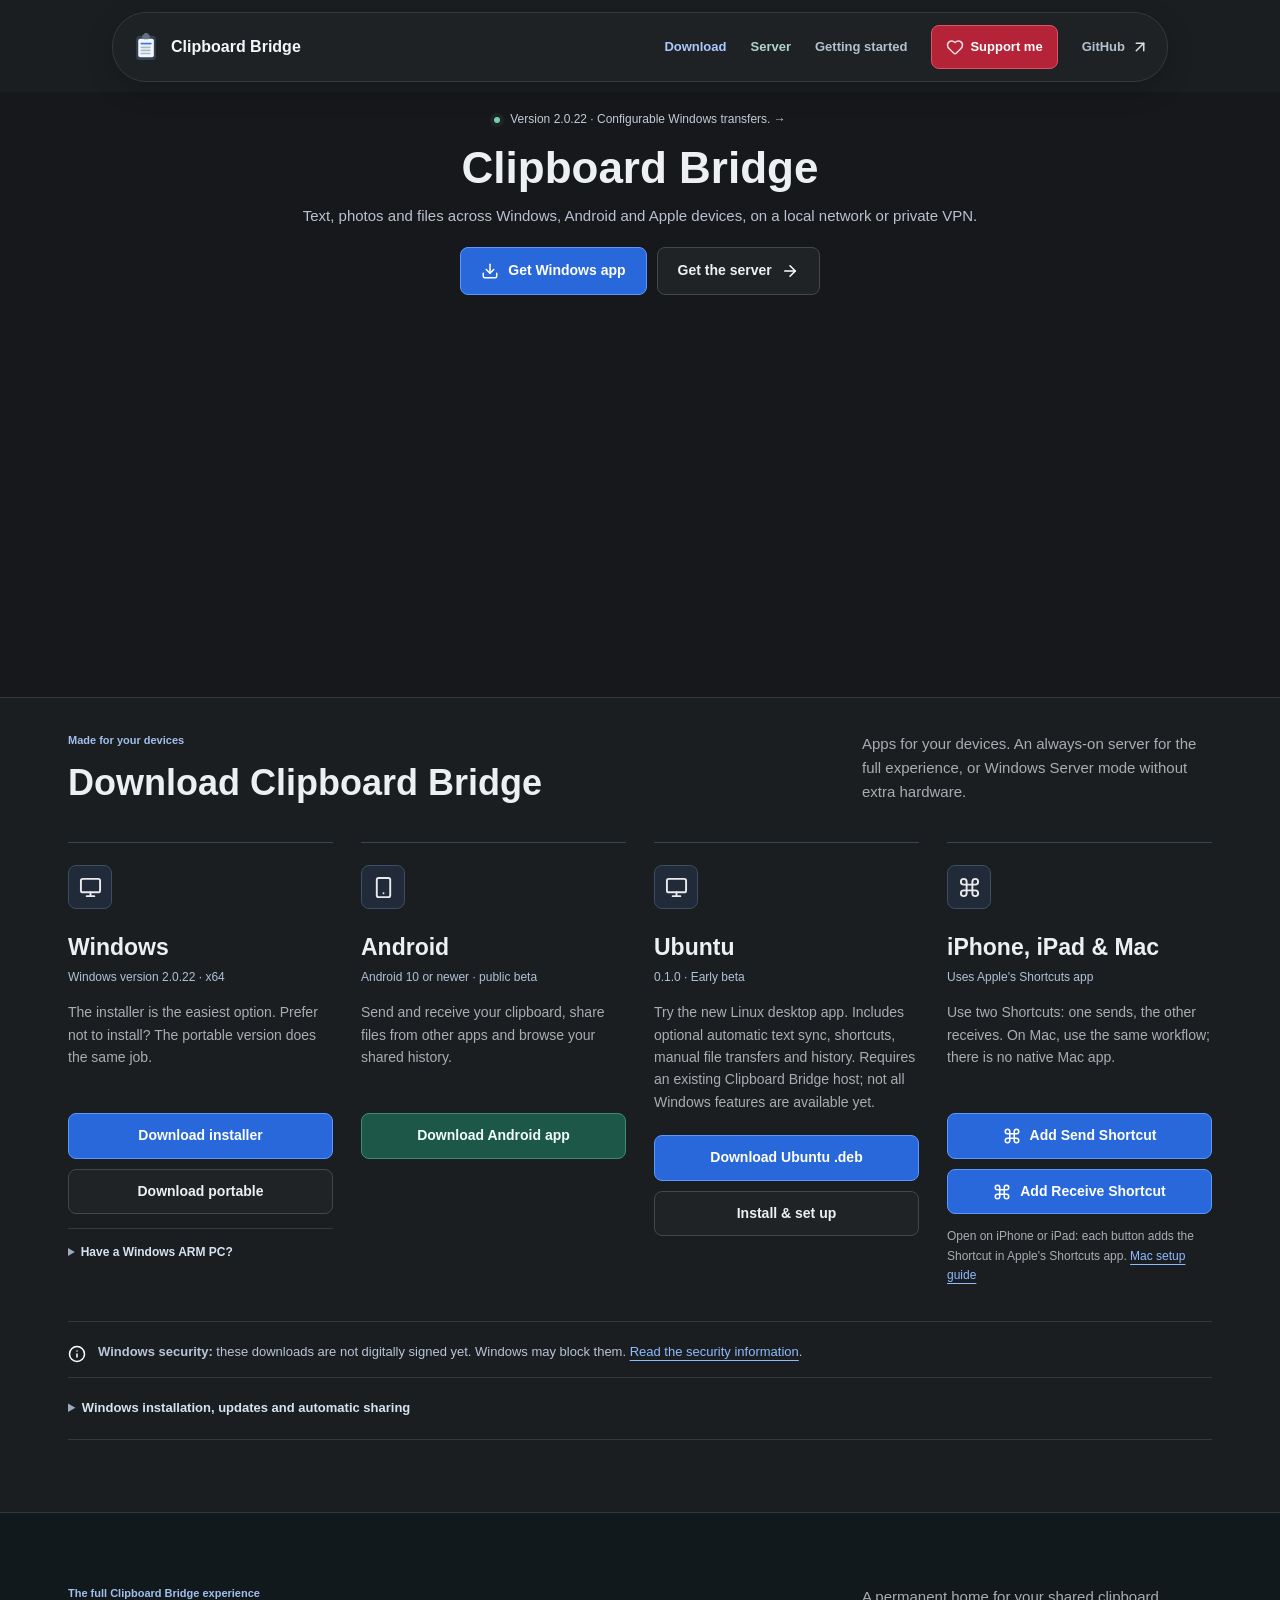
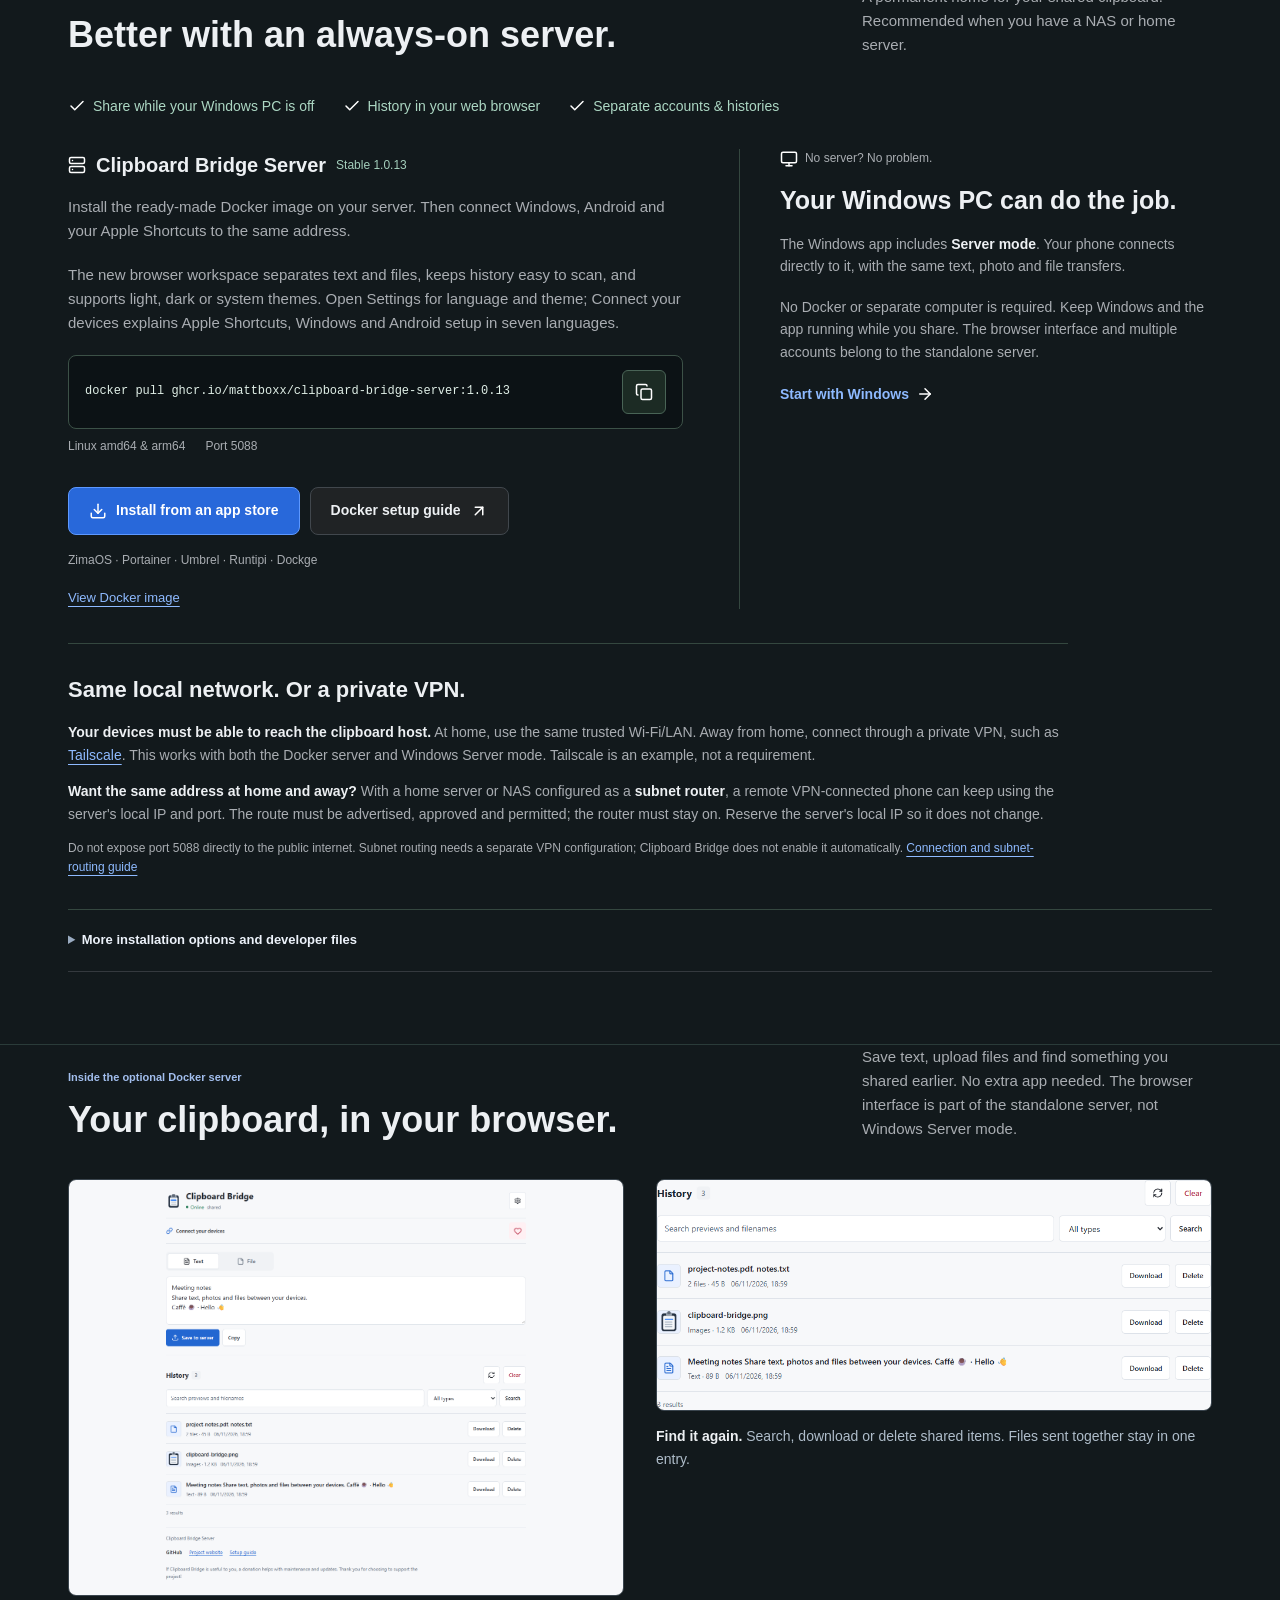
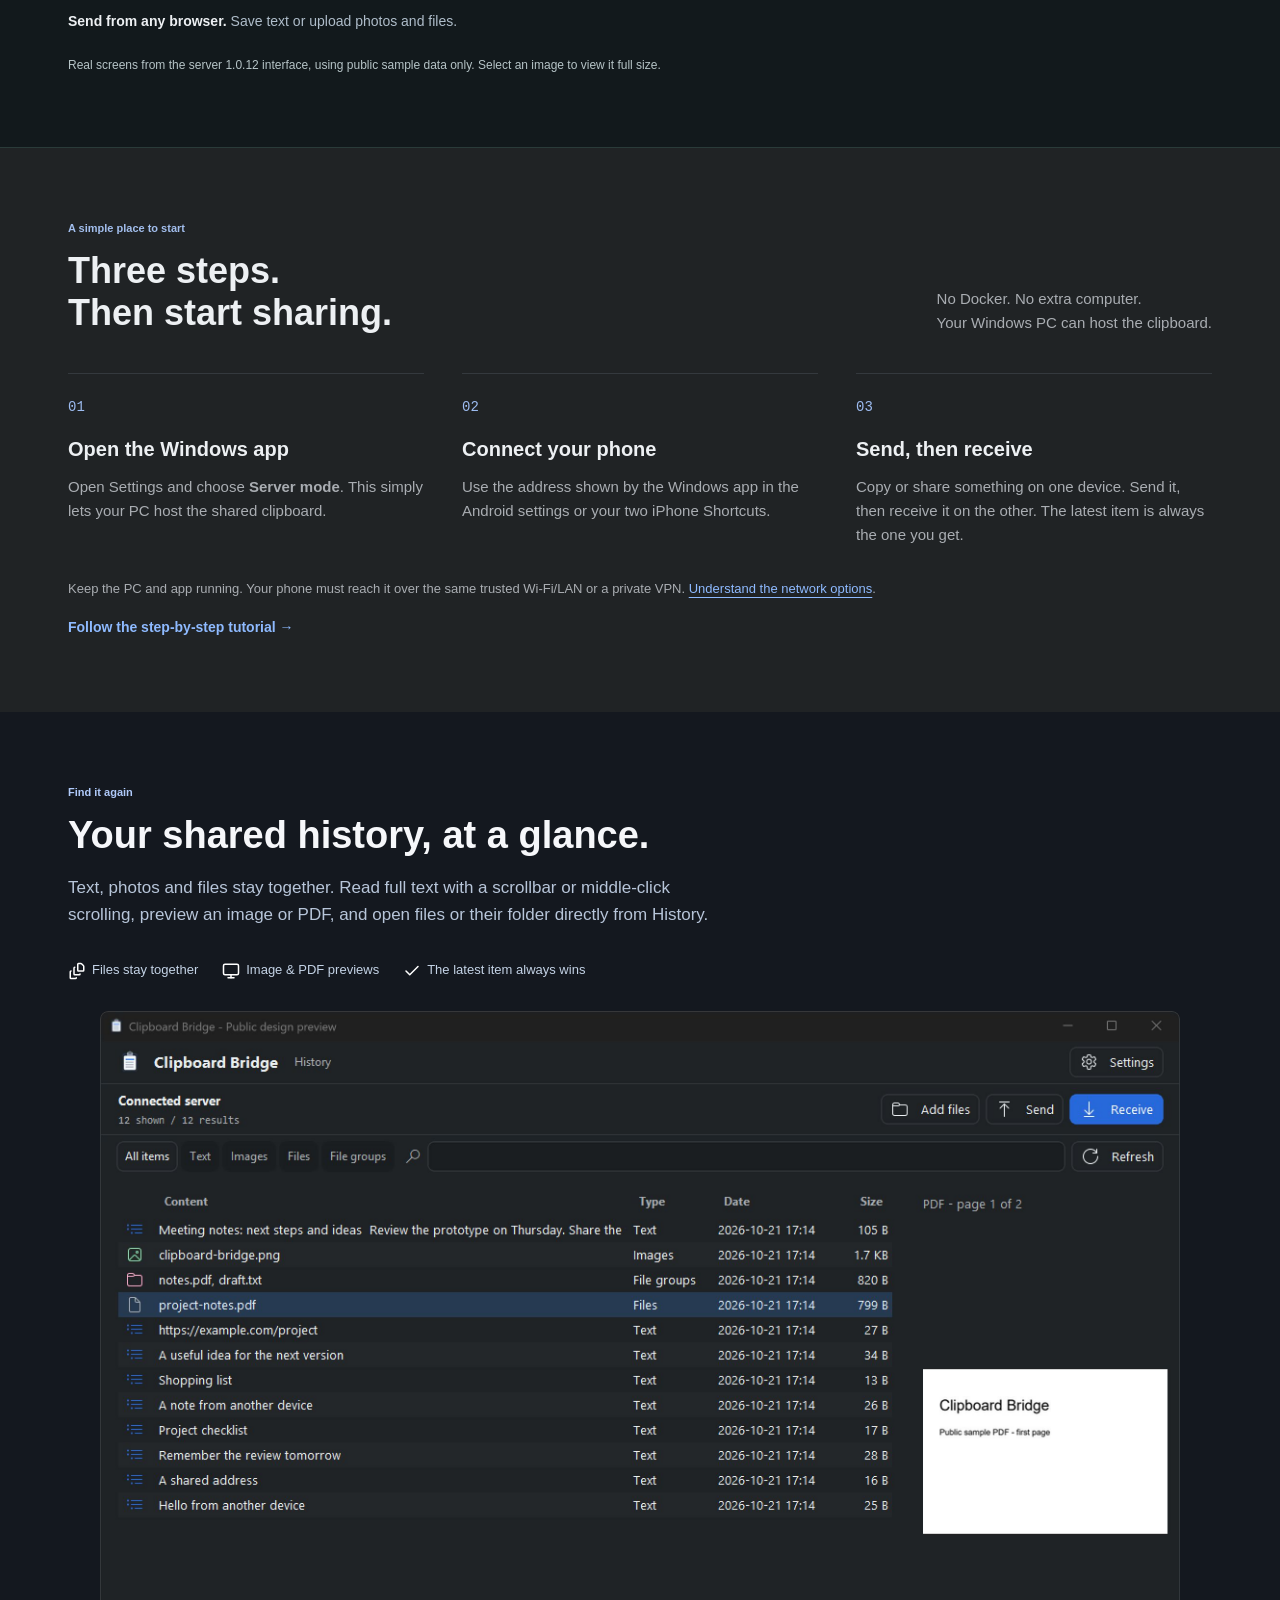
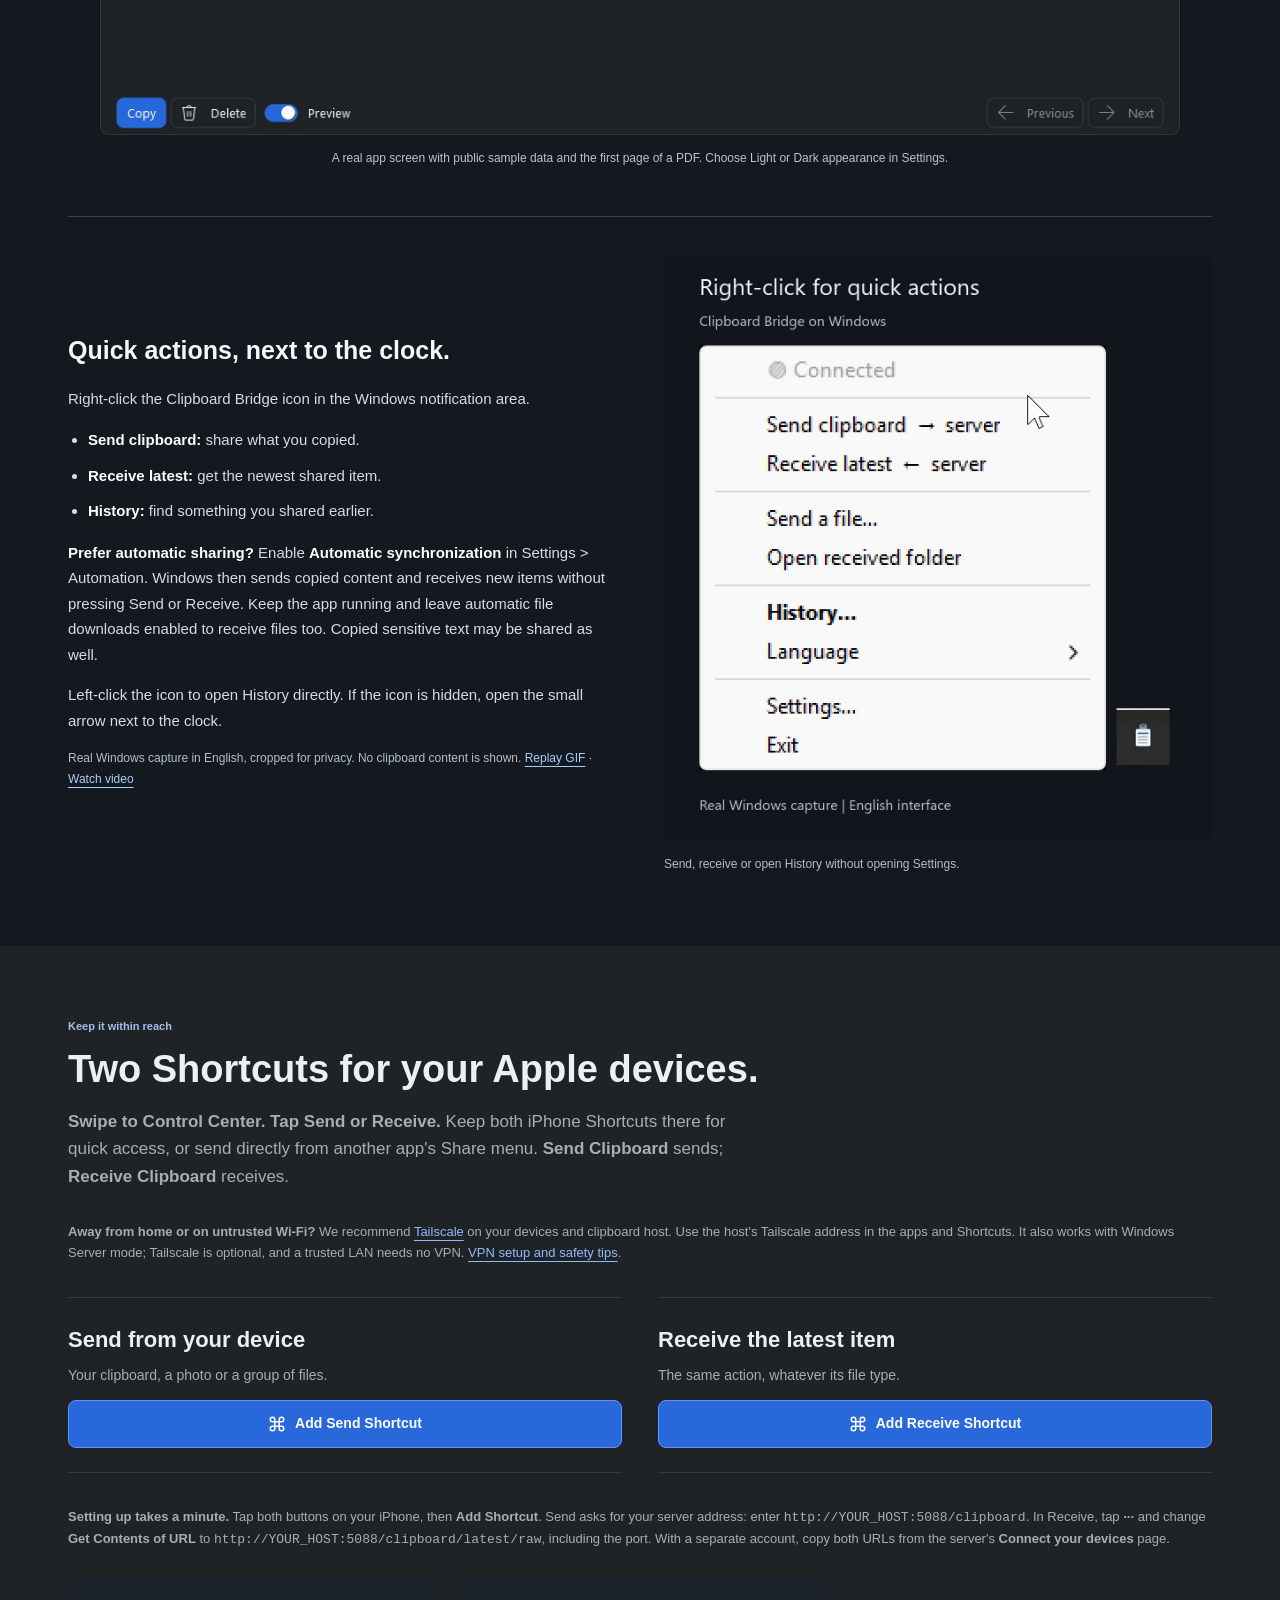
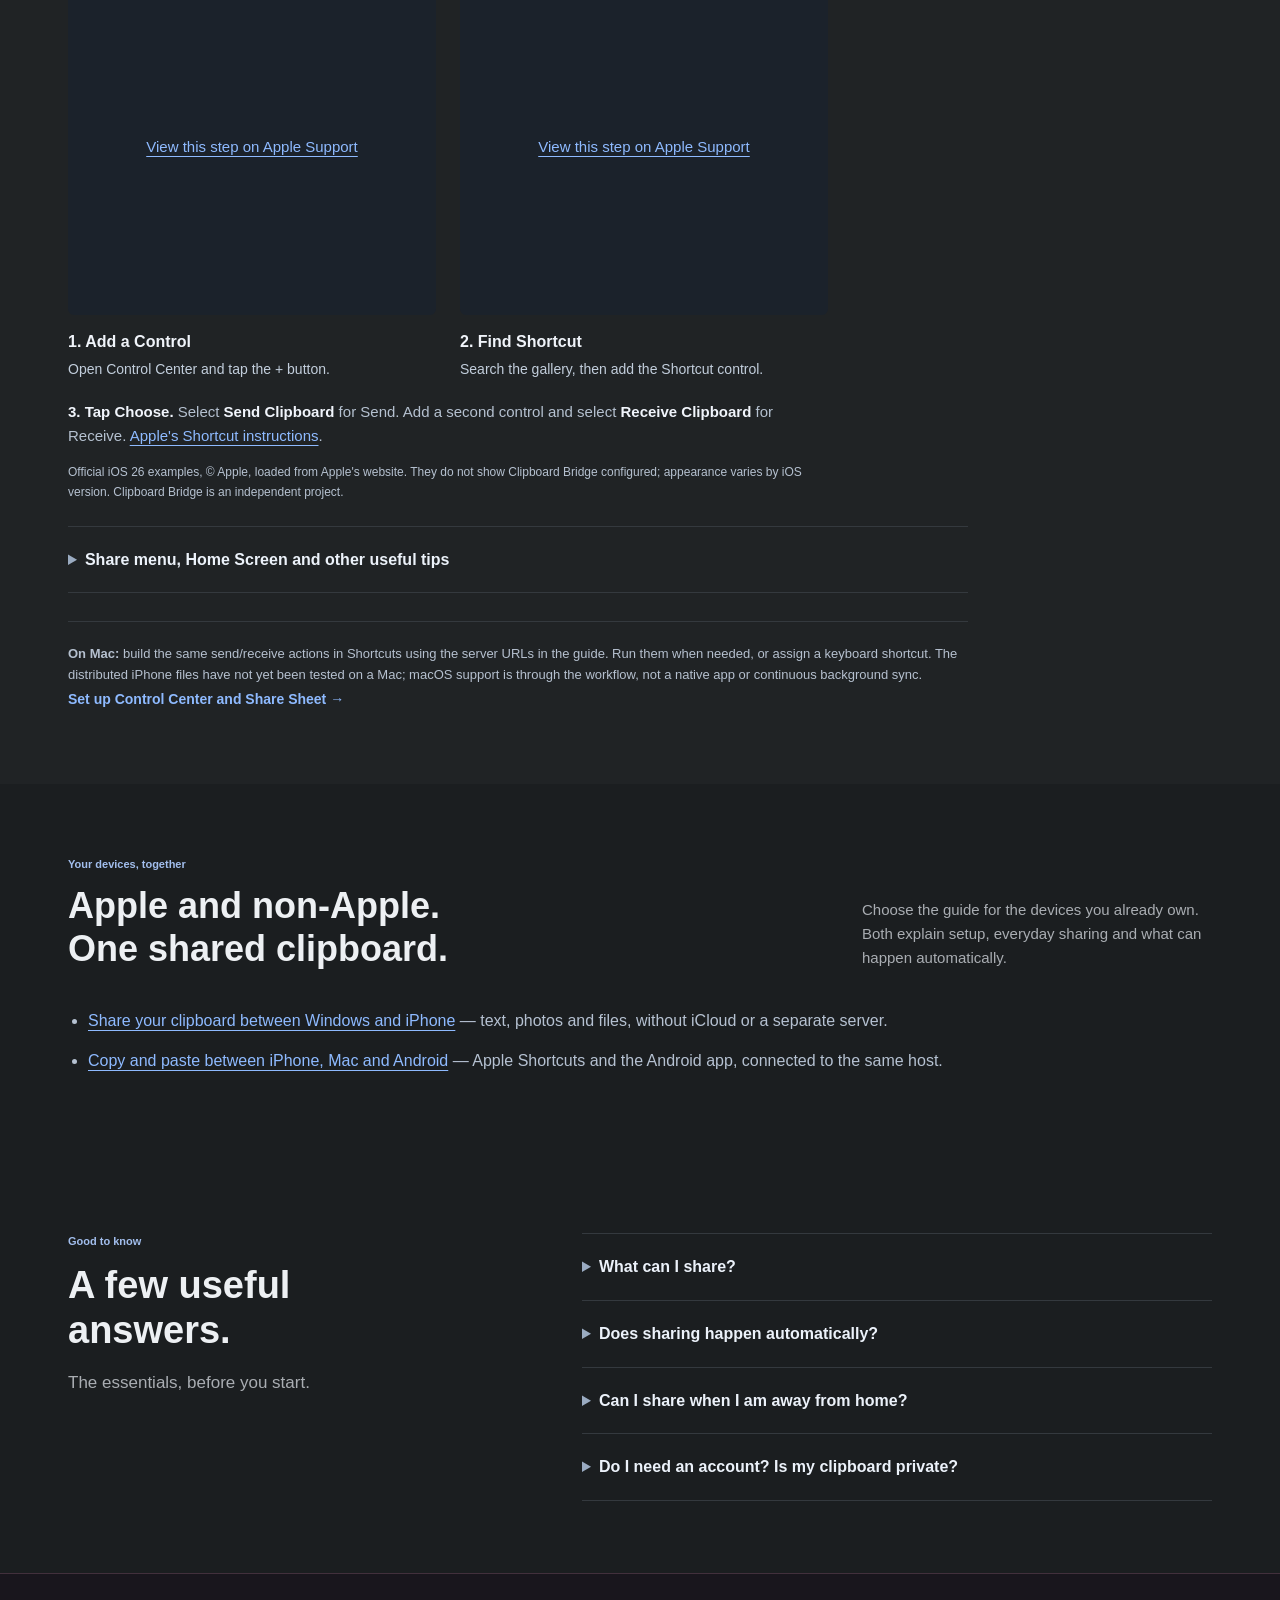
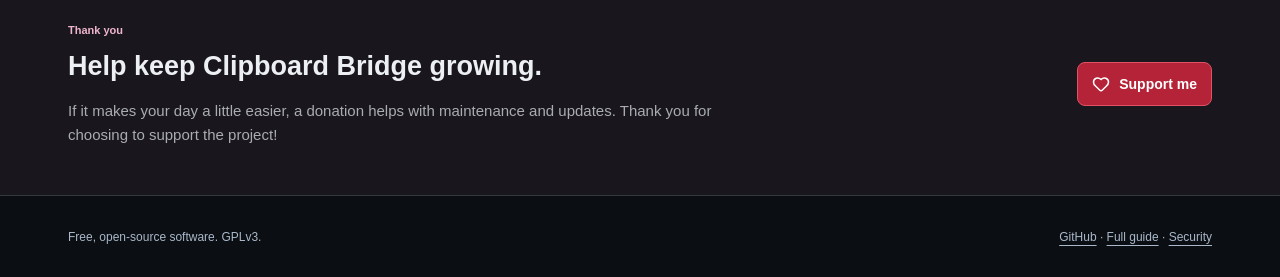
==== commit 120302b2: "Use clear iCloud buttons and drop Shortcut files from the website Every Shortcut link on the website" ====
--- a/docs/index.html
+++ b/docs/index.html
@@ -93,10 +93,10 @@
             <h3>iPhone, iPad &amp; Mac</h3><span class="download-version">Uses Apple's Shortcuts app</span>
             <p>Use two Shortcuts: one sends, the other receives. On Mac, use the same workflow; there is no native Mac app.</p>
             <div class="actions">
-              <a class="button android" href="https://www.icloud.com/shortcuts/586c96eee2724bac9417804e1538ef12">Add Send Shortcut</a>
-              <a class="button" href="https://www.icloud.com/shortcuts/6824ec0a878b4561b74440de31e03150">Add Receive Shortcut</a>
+              <a class="button primary" href="https://www.icloud.com/shortcuts/586c96eee2724bac9417804e1538ef12"><img class="icon" src="assets/icons/command.svg" alt="">Add Send Shortcut</a>
+              <a class="button primary" href="https://www.icloud.com/shortcuts/6824ec0a878b4561b74440de31e03150"><img class="icon" src="assets/icons/command.svg" alt="">Add Receive Shortcut</a>
             </div>
-            <p class="mac-guide">One tap on iPhone or iPad opens Apple's Shortcuts app. Or download the signed files: <a href="https://github.com/Mattboxx/Clipboard-Bridge/raw/main/Iphone%20Shortcuts/Load%20Clipboard.shortcut">Send</a> &middot; <a href="https://github.com/Mattboxx/Clipboard-Bridge/raw/main/Iphone%20Shortcuts/Download%20Clipboard.shortcut">Receive</a> &middot; <a href="https://github.com/Mattboxx/Clipboard-Bridge/blob/main/GUIDE.md#mac-compatibility">Mac setup guide</a></p>
+            <p class="mac-guide">Open on iPhone or iPad: each button adds the Shortcut in Apple's Shortcuts app. <a href="https://github.com/Mattboxx/Clipboard-Bridge/blob/main/GUIDE.md#mac-compatibility">Mac setup guide</a></p>
           </article>
         </div>
         <div class="notice"><img class="icon" src="assets/icons/info.svg" alt=""><p><strong>Windows security:</strong> these downloads are not digitally signed yet. Windows may block them. <a href="https://github.com/Mattboxx/Clipboard-Bridge/blob/main/CODE_SIGNING.md">Read the security information</a>.</p></div>
@@ -169,8 +169,8 @@
         <span class="section-kicker">Keep it within reach</span><h2>Two Shortcuts for your Apple devices.</h2>
         <p class="section-copy"><strong>Swipe to Control Center. Tap Send or Receive.</strong> Keep both iPhone Shortcuts there for quick access, or send directly from another app's Share menu. <strong>Send Clipboard</strong> sends; <strong>Receive Clipboard</strong> receives.</p>
         <p class="setup-note"><strong>Away from home or on untrusted Wi-Fi?</strong> We recommend <a href="https://tailscale.com/">Tailscale</a> on your devices and clipboard host. Use the host's Tailscale address in the apps and Shortcuts. It also works with Windows Server mode; Tailscale is optional, and a trusted LAN needs no VPN. <a href="https://github.com/Mattboxx/Clipboard-Bridge/blob/main/GUIDE.md#local-network-vpn-and-subnet-routing">VPN setup and safety tips</a>.</p>
-        <div class="shortcut-actions"><article class="shortcut-action"><h3>Send from your device</h3><p>Your clipboard, a photo or a group of files.</p><a class="text-link" href="https://www.icloud.com/shortcuts/586c96eee2724bac9417804e1538ef12">Add Send Shortcut<img class="icon" src="assets/icons/arrow-up-right.svg" alt=""></a></article><article class="shortcut-action"><h3>Receive the latest item</h3><p>The same action, whatever its file type.</p><a class="text-link" href="https://www.icloud.com/shortcuts/6824ec0a878b4561b74440de31e03150">Add Receive Shortcut<img class="icon" src="assets/icons/arrow-up-right.svg" alt=""></a></article></div>
-        <p class="setup-note"><strong>Setting up takes a minute.</strong> Open both links on your iPhone and tap <strong>Add Shortcut</strong>. Send asks for your server address: enter <code>http://YOUR_HOST:5088/clipboard</code>. In Receive, tap <strong>&middot;&middot;&middot;</strong> and change <strong>Get Contents of URL</strong> to <code>http://YOUR_HOST:5088/clipboard/latest/raw</code>, including the port. With a separate account, copy both URLs from the server's <strong>Connect your devices</strong> page. Installed from the signed files, the two Shortcuts are named Load Clipboard and Download Clipboard.</p>
+        <div class="shortcut-actions"><article class="shortcut-action"><h3>Send from your device</h3><p>Your clipboard, a photo or a group of files.</p><a class="button primary" href="https://www.icloud.com/shortcuts/586c96eee2724bac9417804e1538ef12"><img class="icon" src="assets/icons/command.svg" alt="">Add Send Shortcut</a></article><article class="shortcut-action"><h3>Receive the latest item</h3><p>The same action, whatever its file type.</p><a class="button primary" href="https://www.icloud.com/shortcuts/6824ec0a878b4561b74440de31e03150"><img class="icon" src="assets/icons/command.svg" alt="">Add Receive Shortcut</a></article></div>
+        <p class="setup-note"><strong>Setting up takes a minute.</strong> Tap both buttons on your iPhone, then <strong>Add Shortcut</strong>. Send asks for your server address: enter <code>http://YOUR_HOST:5088/clipboard</code>. In Receive, tap <strong>&middot;&middot;&middot;</strong> and change <strong>Get Contents of URL</strong> to <code>http://YOUR_HOST:5088/clipboard/latest/raw</code>, including the port. With a separate account, copy both URLs from the server's <strong>Connect your devices</strong> page.</p>
         <div class="apple-setup" aria-label="Apple Control Center illustrated steps">
           <figure class="apple-step"><a class="apple-shot" href="https://support.apple.com/guide/iphone/iph59095ec58/26/ios/26" target="_blank" rel="noopener noreferrer"><img data-apple-image src="https://help.apple.com/assets/69F8EBBDF3B89A4F6E0C704C/69F8EBC43862495245036393/en_US/fbc7a8d3ef2b5f13b3ab7be6425f02bf.png" alt="Apple screenshot: Control Center in edit mode, with Add a Control at the bottom" width="393" height="535" loading="lazy" decoding="async" referrerpolicy="no-referrer"><span class="apple-image-fallback" hidden>View this step on Apple Support</span></a><figcaption><strong>1. Add a Control</strong>Open Control Center and tap the + button.</figcaption></figure>
           <figure class="apple-step"><a class="apple-shot" href="https://support.apple.com/guide/iphone/iph59095ec58/26/ios/26" target="_blank" rel="noopener noreferrer"><img data-apple-image src="https://help.apple.com/assets/69F8EBBDF3B89A4F6E0C704C/69F8EBC43862495245036393/en_US/2e883c88aba91aa499c551cdd2178cff.png" alt="Apple screenshot: the Control Center gallery where you can find a control" width="245" height="504" loading="lazy" decoding="async" referrerpolicy="no-referrer"><span class="apple-image-fallback" hidden>View this step on Apple Support</span></a><figcaption><strong>2. Find Shortcut</strong>Search the gallery, then add the Shortcut control.</figcaption></figure>
--- a/docs/site.css
+++ b/docs/site.css
@@ -192,3 +192,6 @@
 }
 @media(max-height:700px) and (max-width:360px){.hero-inner{padding-top:12px;padding-bottom:100px}.hero-visual{height:70px;bottom:24px}.hero-facts{font-size:10px;gap:4px 8px}#download{padding-top:14px}}
 @media(prefers-reduced-motion:reduce){html{scroll-behavior:auto}.button{transition:none}}
+.shortcut-action .button{width:100%}
+.shortcut-buttons{margin:14px 0 12px}
+.shortcut-buttons .button{flex:1 1 220px}
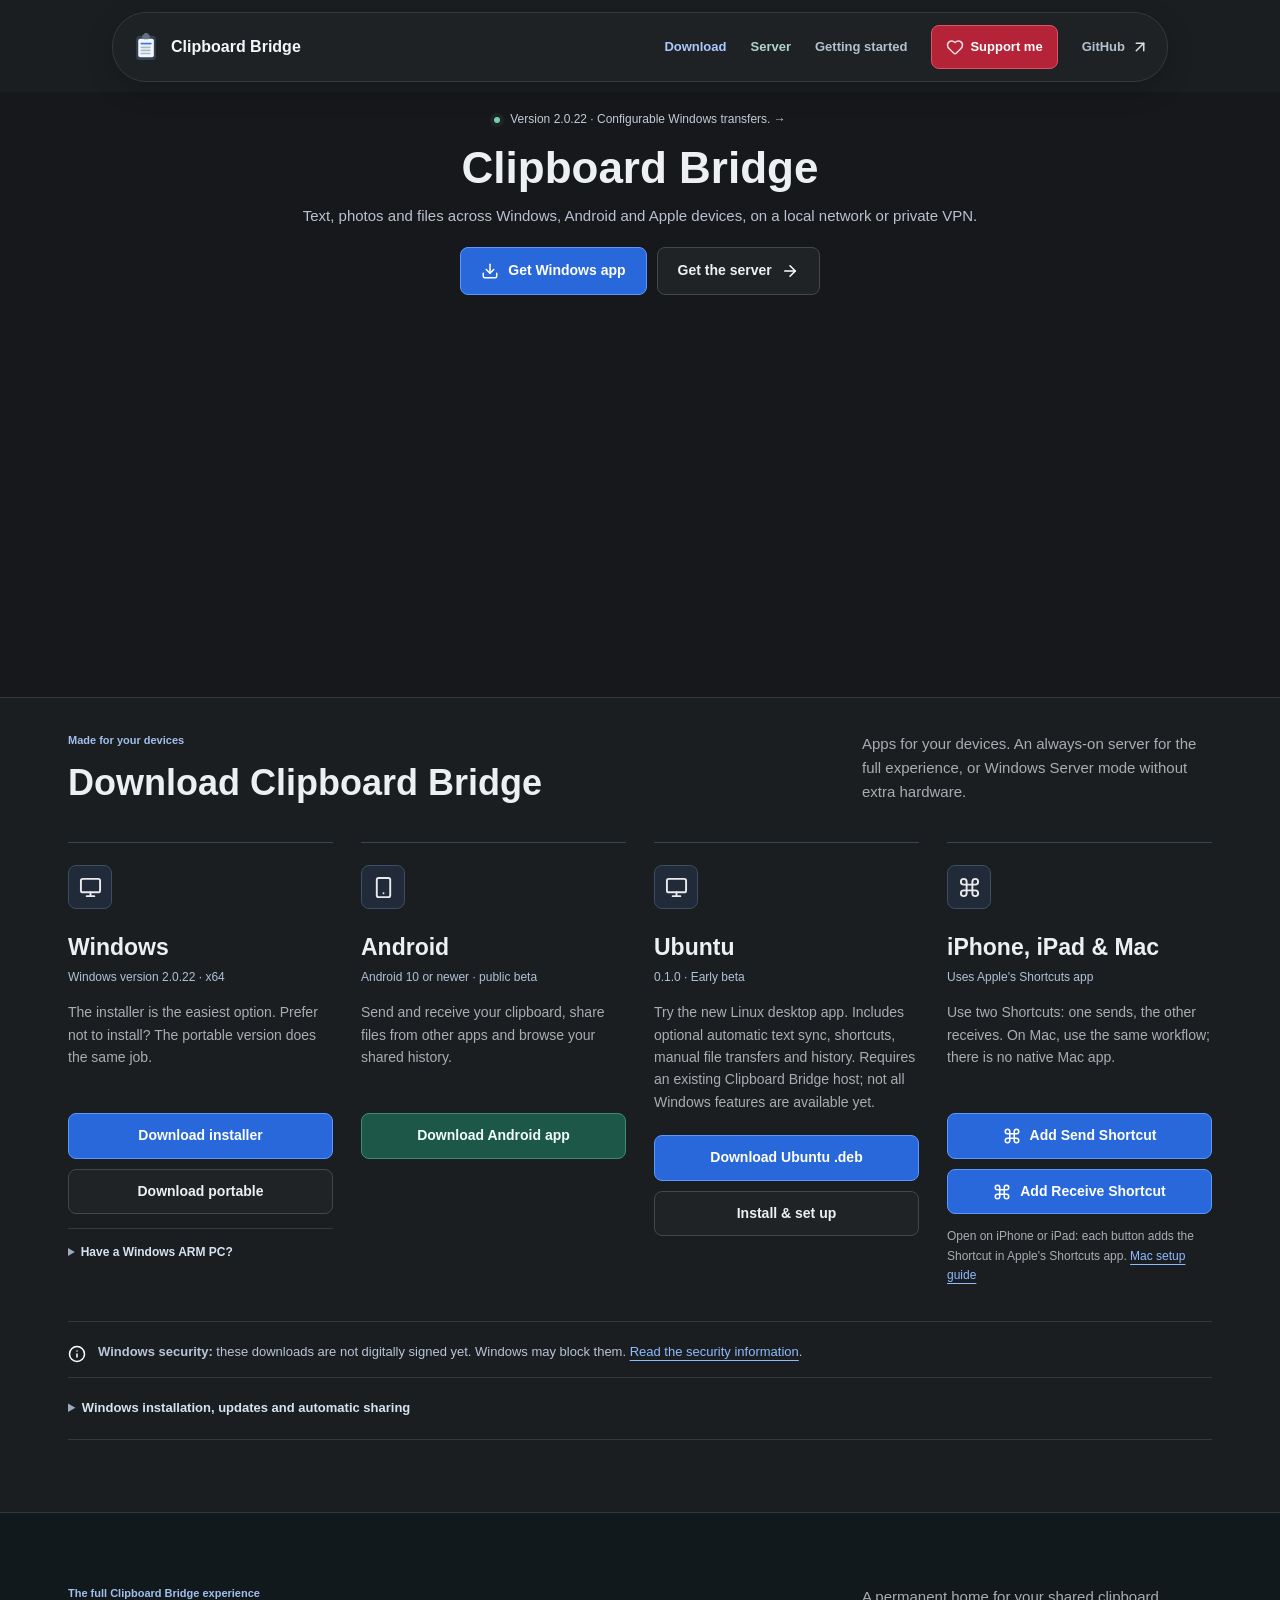
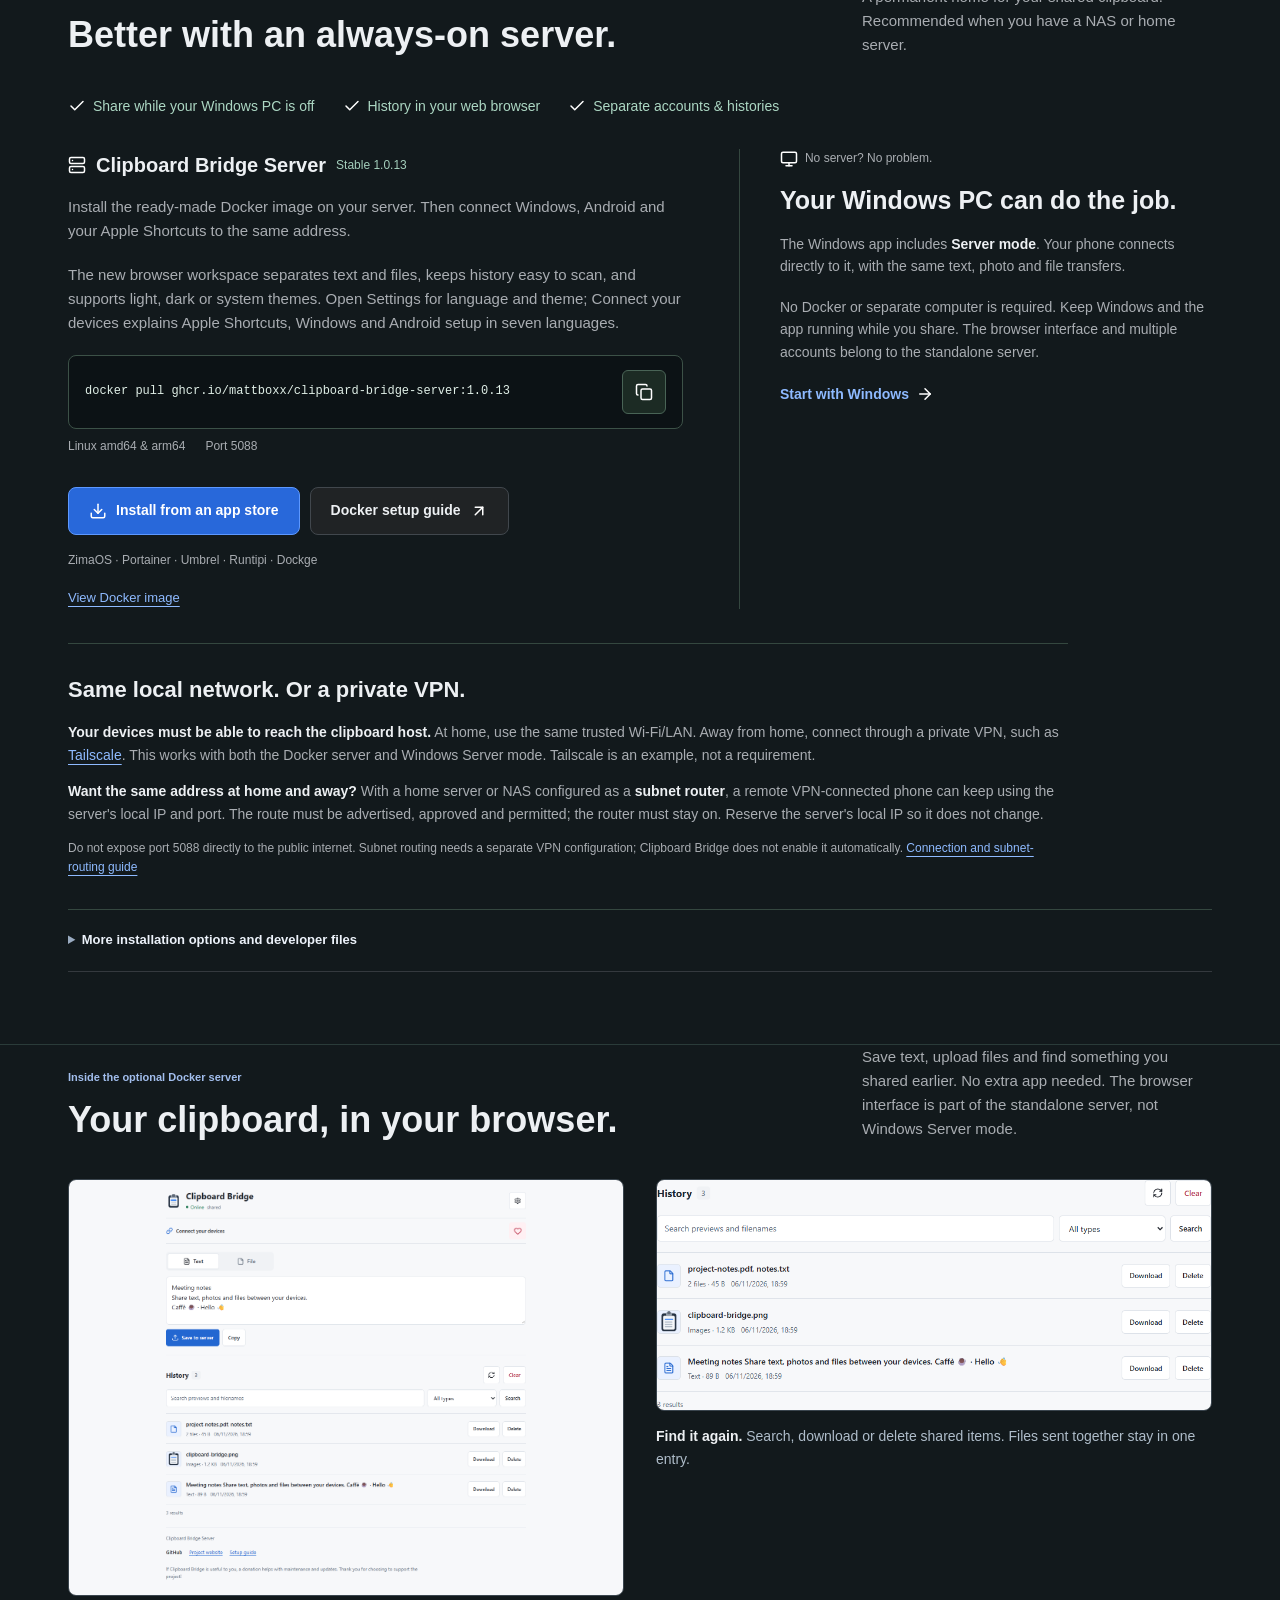
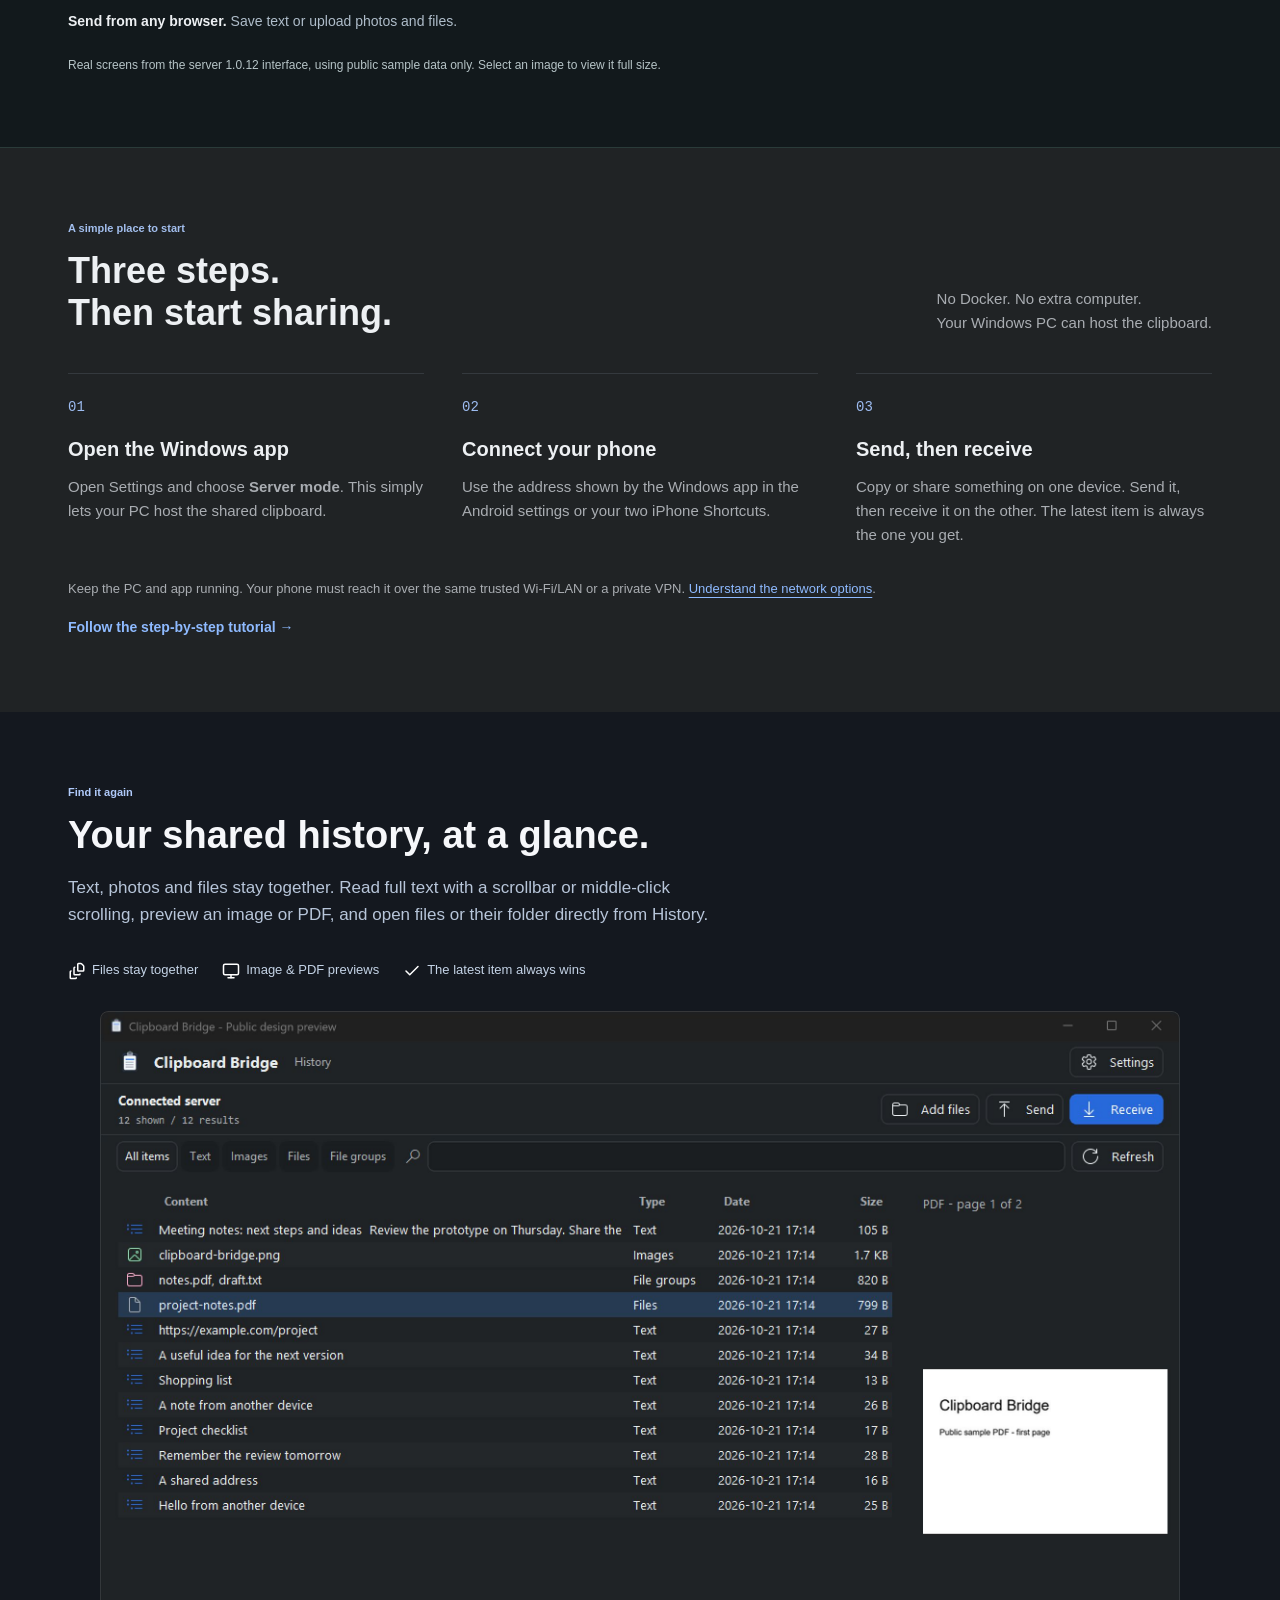
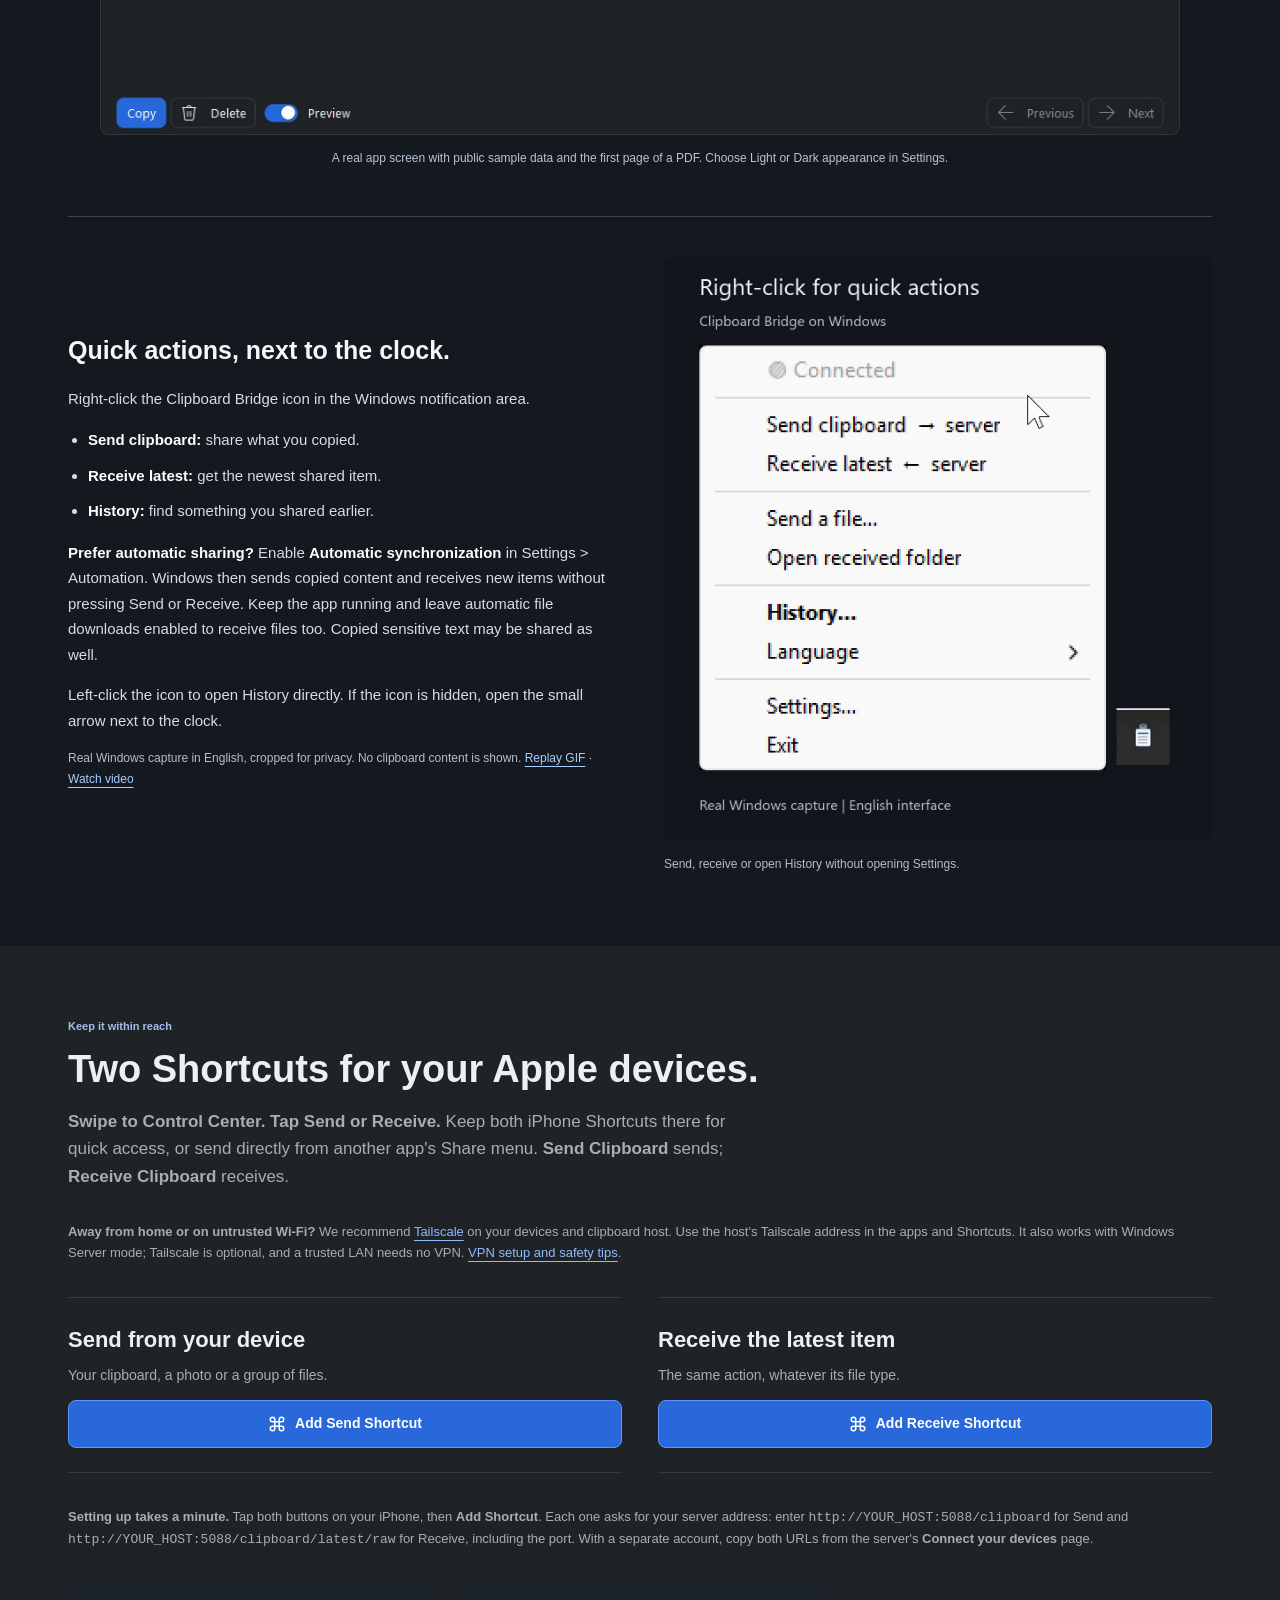
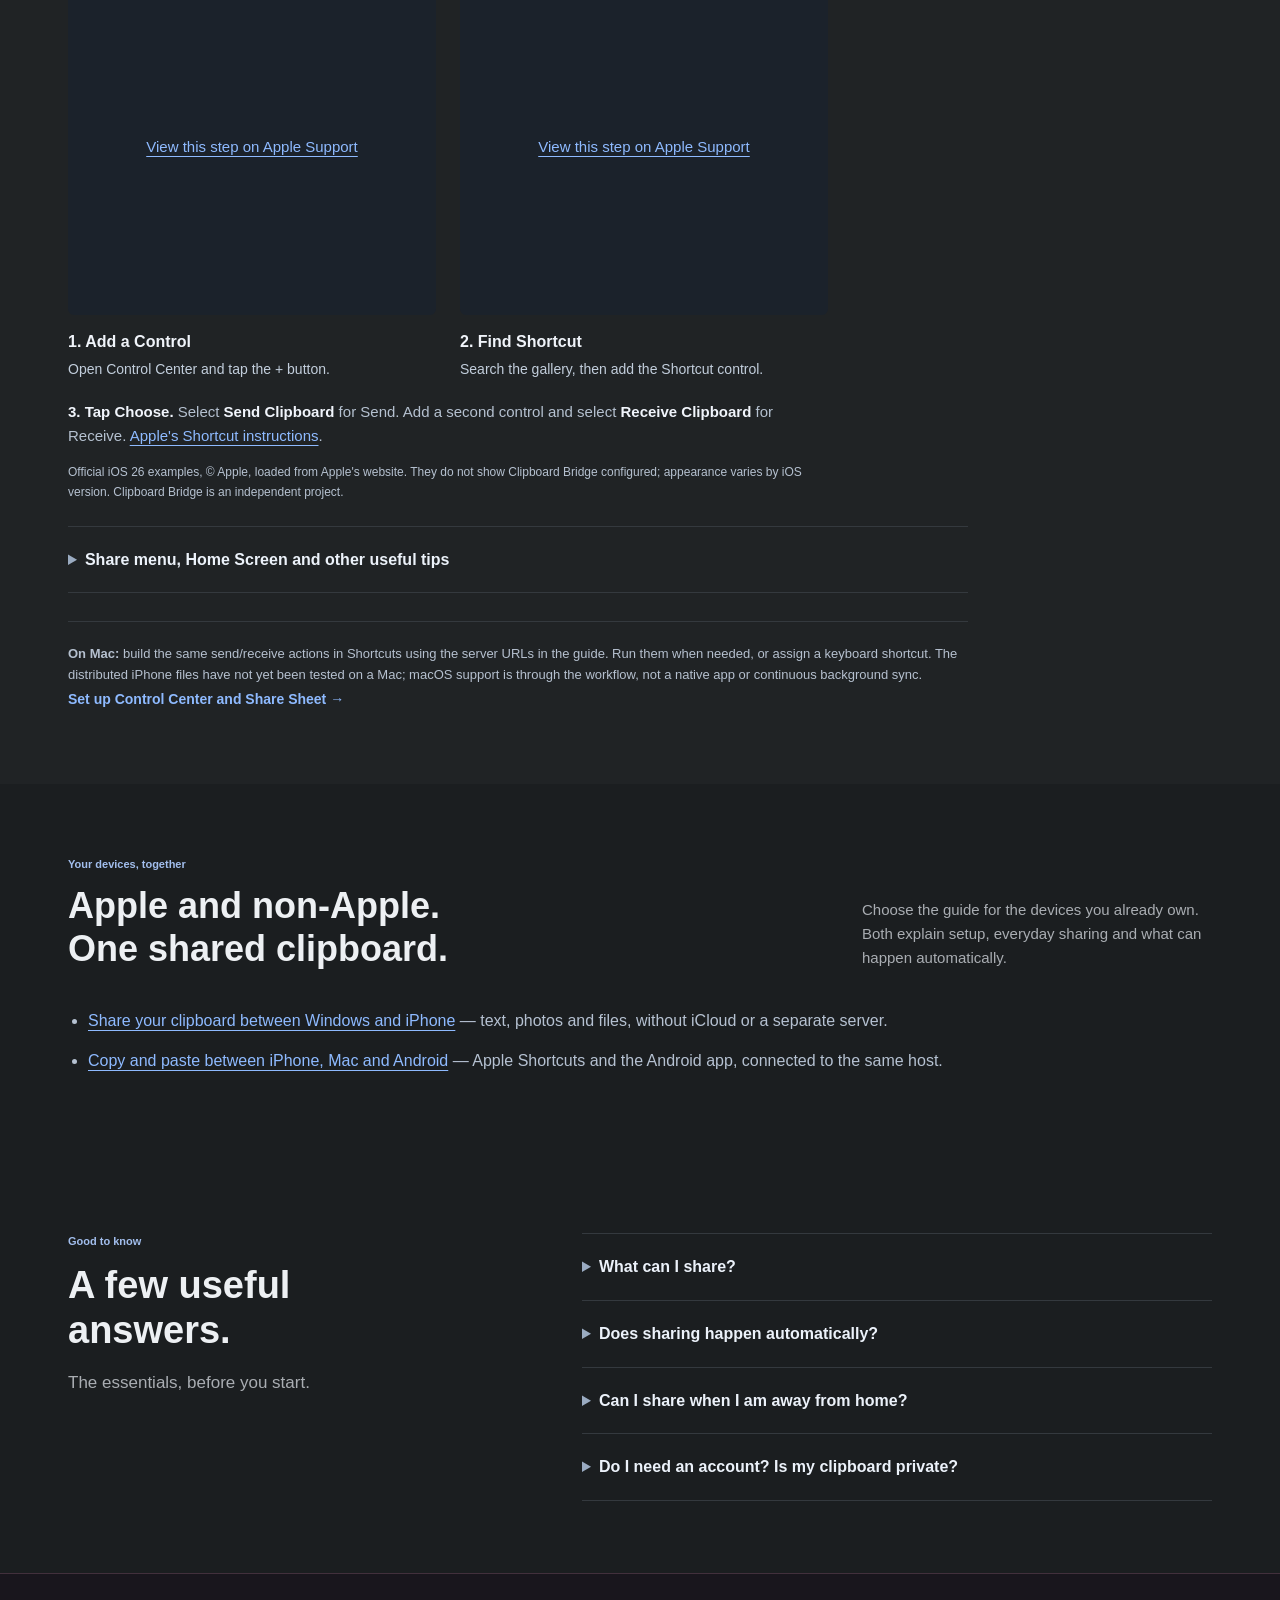
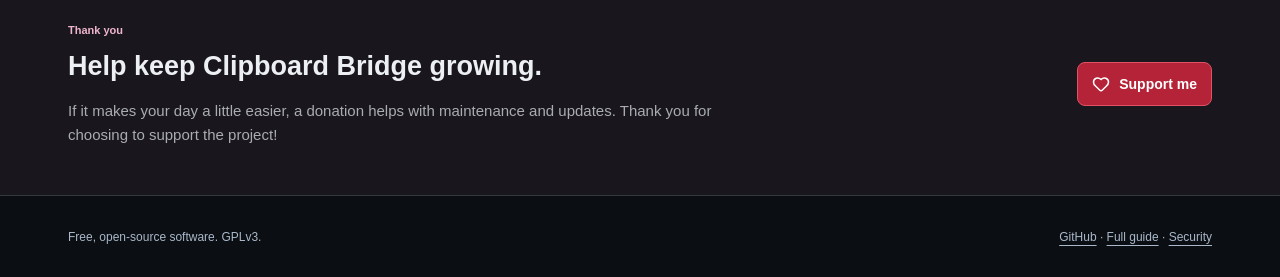
==== commit 9eb9ae89: "Point to the updated Receive Shortcut everywhere Replace the Receive iCloud link in both READMEs and" ====
--- a/docs/index.html
+++ b/docs/index.html
@@ -94,7 +94,7 @@
             <p>Use two Shortcuts: one sends, the other receives. On Mac, use the same workflow; there is no native Mac app.</p>
             <div class="actions">
               <a class="button primary" href="https://www.icloud.com/shortcuts/586c96eee2724bac9417804e1538ef12"><img class="icon" src="assets/icons/command.svg" alt="">Add Send Shortcut</a>
-              <a class="button primary" href="https://www.icloud.com/shortcuts/6824ec0a878b4561b74440de31e03150"><img class="icon" src="assets/icons/command.svg" alt="">Add Receive Shortcut</a>
+              <a class="button primary" href="https://www.icloud.com/shortcuts/26a8fd90afde44c2a2771ec0c90d9090"><img class="icon" src="assets/icons/command.svg" alt="">Add Receive Shortcut</a>
             </div>
             <p class="mac-guide">Open on iPhone or iPad: each button adds the Shortcut in Apple's Shortcuts app. <a href="https://github.com/Mattboxx/Clipboard-Bridge/blob/main/GUIDE.md#mac-compatibility">Mac setup guide</a></p>
           </article>
@@ -169,8 +169,8 @@
         <span class="section-kicker">Keep it within reach</span><h2>Two Shortcuts for your Apple devices.</h2>
         <p class="section-copy"><strong>Swipe to Control Center. Tap Send or Receive.</strong> Keep both iPhone Shortcuts there for quick access, or send directly from another app's Share menu. <strong>Send Clipboard</strong> sends; <strong>Receive Clipboard</strong> receives.</p>
         <p class="setup-note"><strong>Away from home or on untrusted Wi-Fi?</strong> We recommend <a href="https://tailscale.com/">Tailscale</a> on your devices and clipboard host. Use the host's Tailscale address in the apps and Shortcuts. It also works with Windows Server mode; Tailscale is optional, and a trusted LAN needs no VPN. <a href="https://github.com/Mattboxx/Clipboard-Bridge/blob/main/GUIDE.md#local-network-vpn-and-subnet-routing">VPN setup and safety tips</a>.</p>
-        <div class="shortcut-actions"><article class="shortcut-action"><h3>Send from your device</h3><p>Your clipboard, a photo or a group of files.</p><a class="button primary" href="https://www.icloud.com/shortcuts/586c96eee2724bac9417804e1538ef12"><img class="icon" src="assets/icons/command.svg" alt="">Add Send Shortcut</a></article><article class="shortcut-action"><h3>Receive the latest item</h3><p>The same action, whatever its file type.</p><a class="button primary" href="https://www.icloud.com/shortcuts/6824ec0a878b4561b74440de31e03150"><img class="icon" src="assets/icons/command.svg" alt="">Add Receive Shortcut</a></article></div>
-        <p class="setup-note"><strong>Setting up takes a minute.</strong> Tap both buttons on your iPhone, then <strong>Add Shortcut</strong>. Send asks for your server address: enter <code>http://YOUR_HOST:5088/clipboard</code>. In Receive, tap <strong>&middot;&middot;&middot;</strong> and change <strong>Get Contents of URL</strong> to <code>http://YOUR_HOST:5088/clipboard/latest/raw</code>, including the port. With a separate account, copy both URLs from the server's <strong>Connect your devices</strong> page.</p>
+        <div class="shortcut-actions"><article class="shortcut-action"><h3>Send from your device</h3><p>Your clipboard, a photo or a group of files.</p><a class="button primary" href="https://www.icloud.com/shortcuts/586c96eee2724bac9417804e1538ef12"><img class="icon" src="assets/icons/command.svg" alt="">Add Send Shortcut</a></article><article class="shortcut-action"><h3>Receive the latest item</h3><p>The same action, whatever its file type.</p><a class="button primary" href="https://www.icloud.com/shortcuts/26a8fd90afde44c2a2771ec0c90d9090"><img class="icon" src="assets/icons/command.svg" alt="">Add Receive Shortcut</a></article></div>
+        <p class="setup-note"><strong>Setting up takes a minute.</strong> Tap both buttons on your iPhone, then <strong>Add Shortcut</strong>. Each one asks for your server address: enter <code>http://YOUR_HOST:5088/clipboard</code> for Send and <code>http://YOUR_HOST:5088/clipboard/latest/raw</code> for Receive, including the port. With a separate account, copy both URLs from the server's <strong>Connect your devices</strong> page.</p>
         <div class="apple-setup" aria-label="Apple Control Center illustrated steps">
           <figure class="apple-step"><a class="apple-shot" href="https://support.apple.com/guide/iphone/iph59095ec58/26/ios/26" target="_blank" rel="noopener noreferrer"><img data-apple-image src="https://help.apple.com/assets/69F8EBBDF3B89A4F6E0C704C/69F8EBC43862495245036393/en_US/fbc7a8d3ef2b5f13b3ab7be6425f02bf.png" alt="Apple screenshot: Control Center in edit mode, with Add a Control at the bottom" width="393" height="535" loading="lazy" decoding="async" referrerpolicy="no-referrer"><span class="apple-image-fallback" hidden>View this step on Apple Support</span></a><figcaption><strong>1. Add a Control</strong>Open Control Center and tap the + button.</figcaption></figure>
           <figure class="apple-step"><a class="apple-shot" href="https://support.apple.com/guide/iphone/iph59095ec58/26/ios/26" target="_blank" rel="noopener noreferrer"><img data-apple-image src="https://help.apple.com/assets/69F8EBBDF3B89A4F6E0C704C/69F8EBC43862495245036393/en_US/2e883c88aba91aa499c551cdd2178cff.png" alt="Apple screenshot: the Control Center gallery where you can find a control" width="245" height="504" loading="lazy" decoding="async" referrerpolicy="no-referrer"><span class="apple-image-fallback" hidden>View this step on Apple Support</span></a><figcaption><strong>2. Find Shortcut</strong>Search the gallery, then add the Shortcut control.</figcaption></figure>
--- a/docs/bridge-ui.css
+++ b/docs/bridge-ui.css
@@ -74,3 +74,5 @@
 @media(max-width:900px) and (min-width:651px){.nav-links a[href="#start"]{display:none}}
 @media(max-width:350px){.nav-links .nav-download{display:none}}
 @media(max-width:480px){.support-dialog{padding:20px}.support-dialog h2{font-size:21px}}
+/* Phones: the bar scrolls with the page so it never covers the cover image or a linked section. */
+@media(max-width:650px){nav{position:relative;top:auto;margin-top:8px}html{scroll-padding-top:12px}}
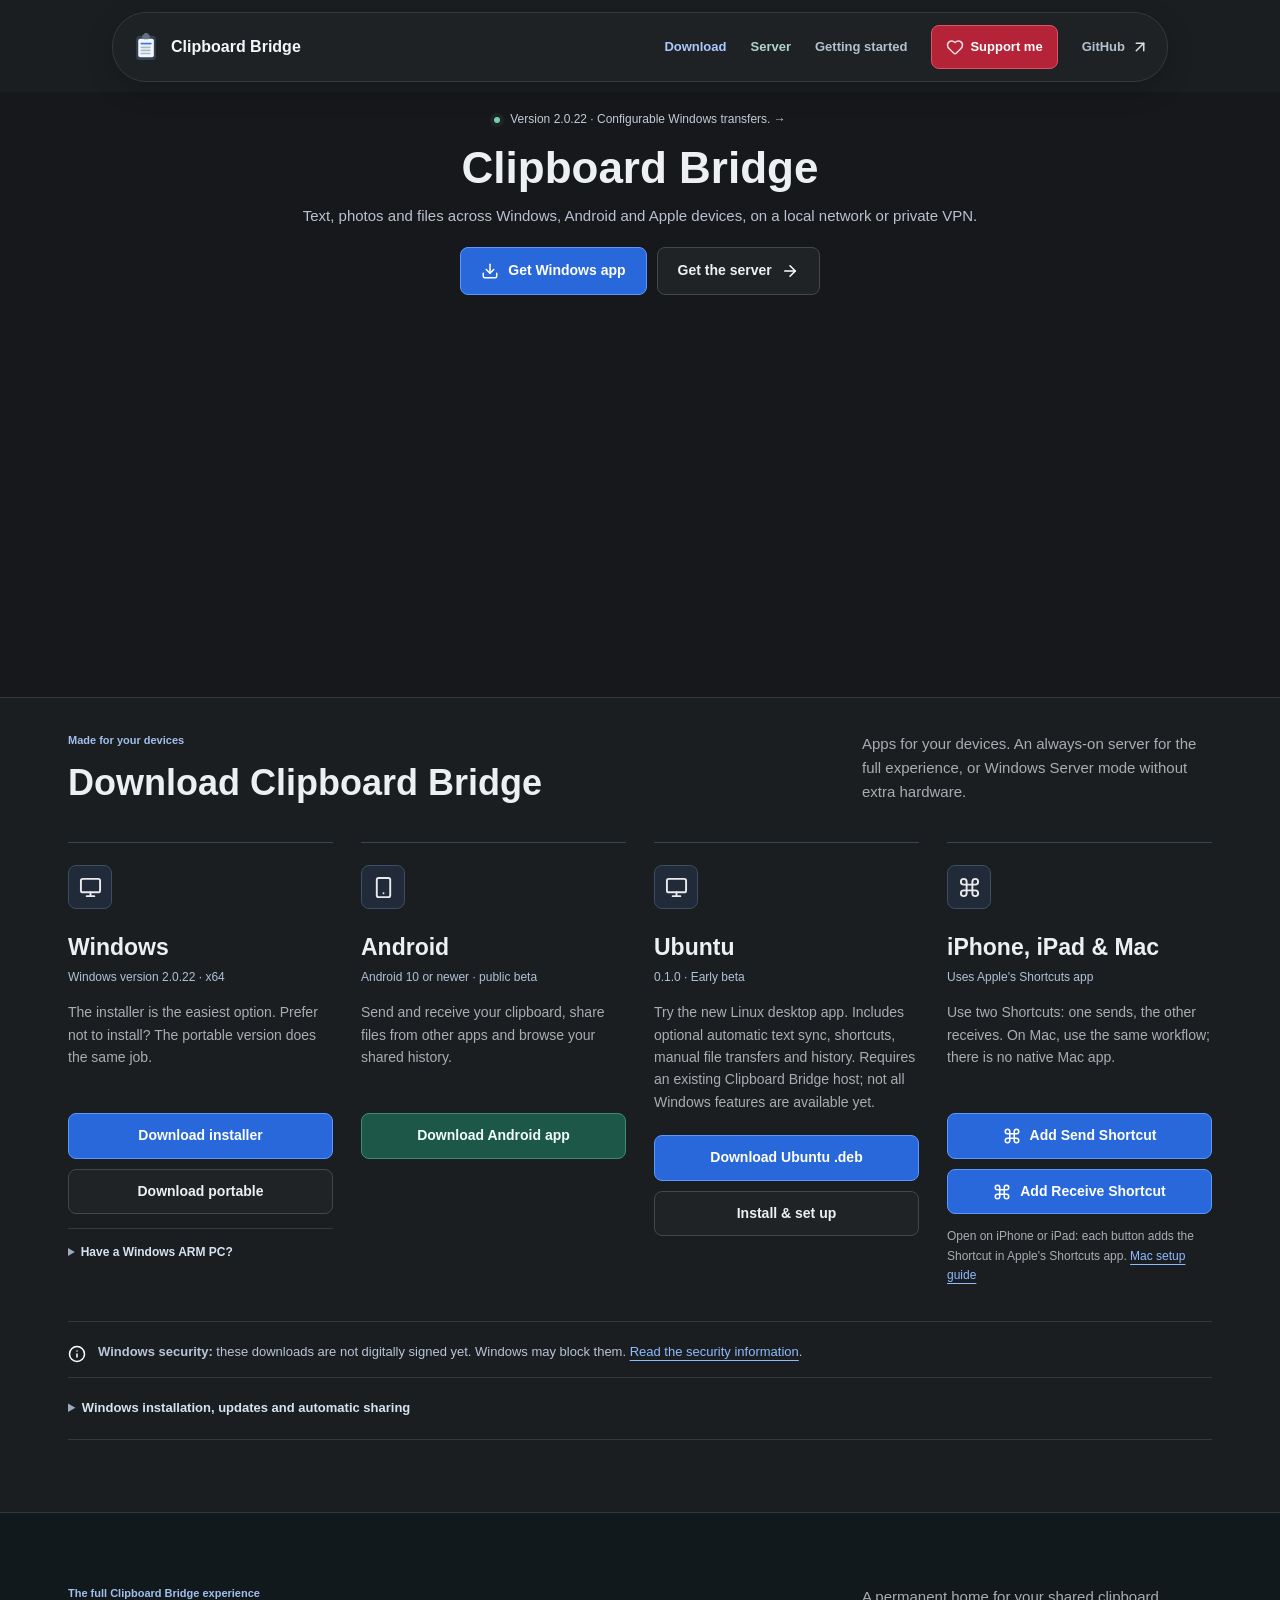
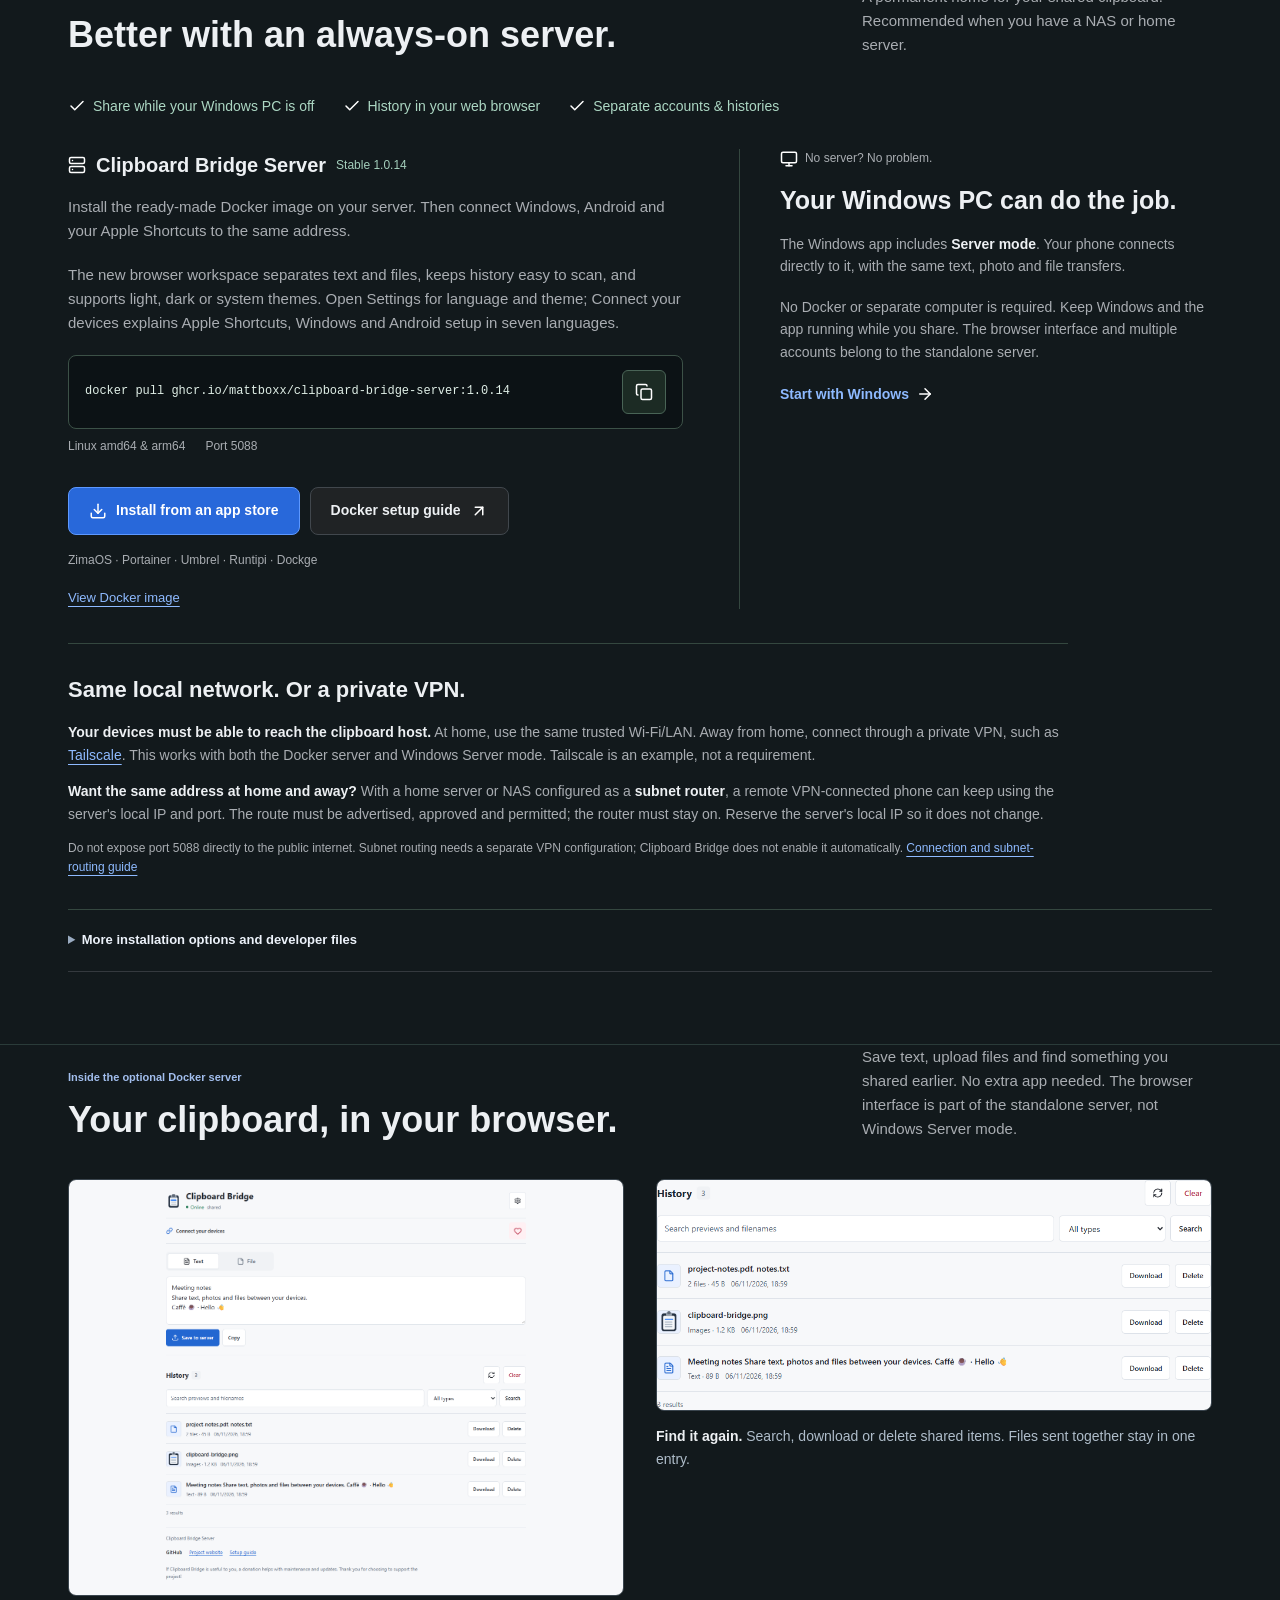
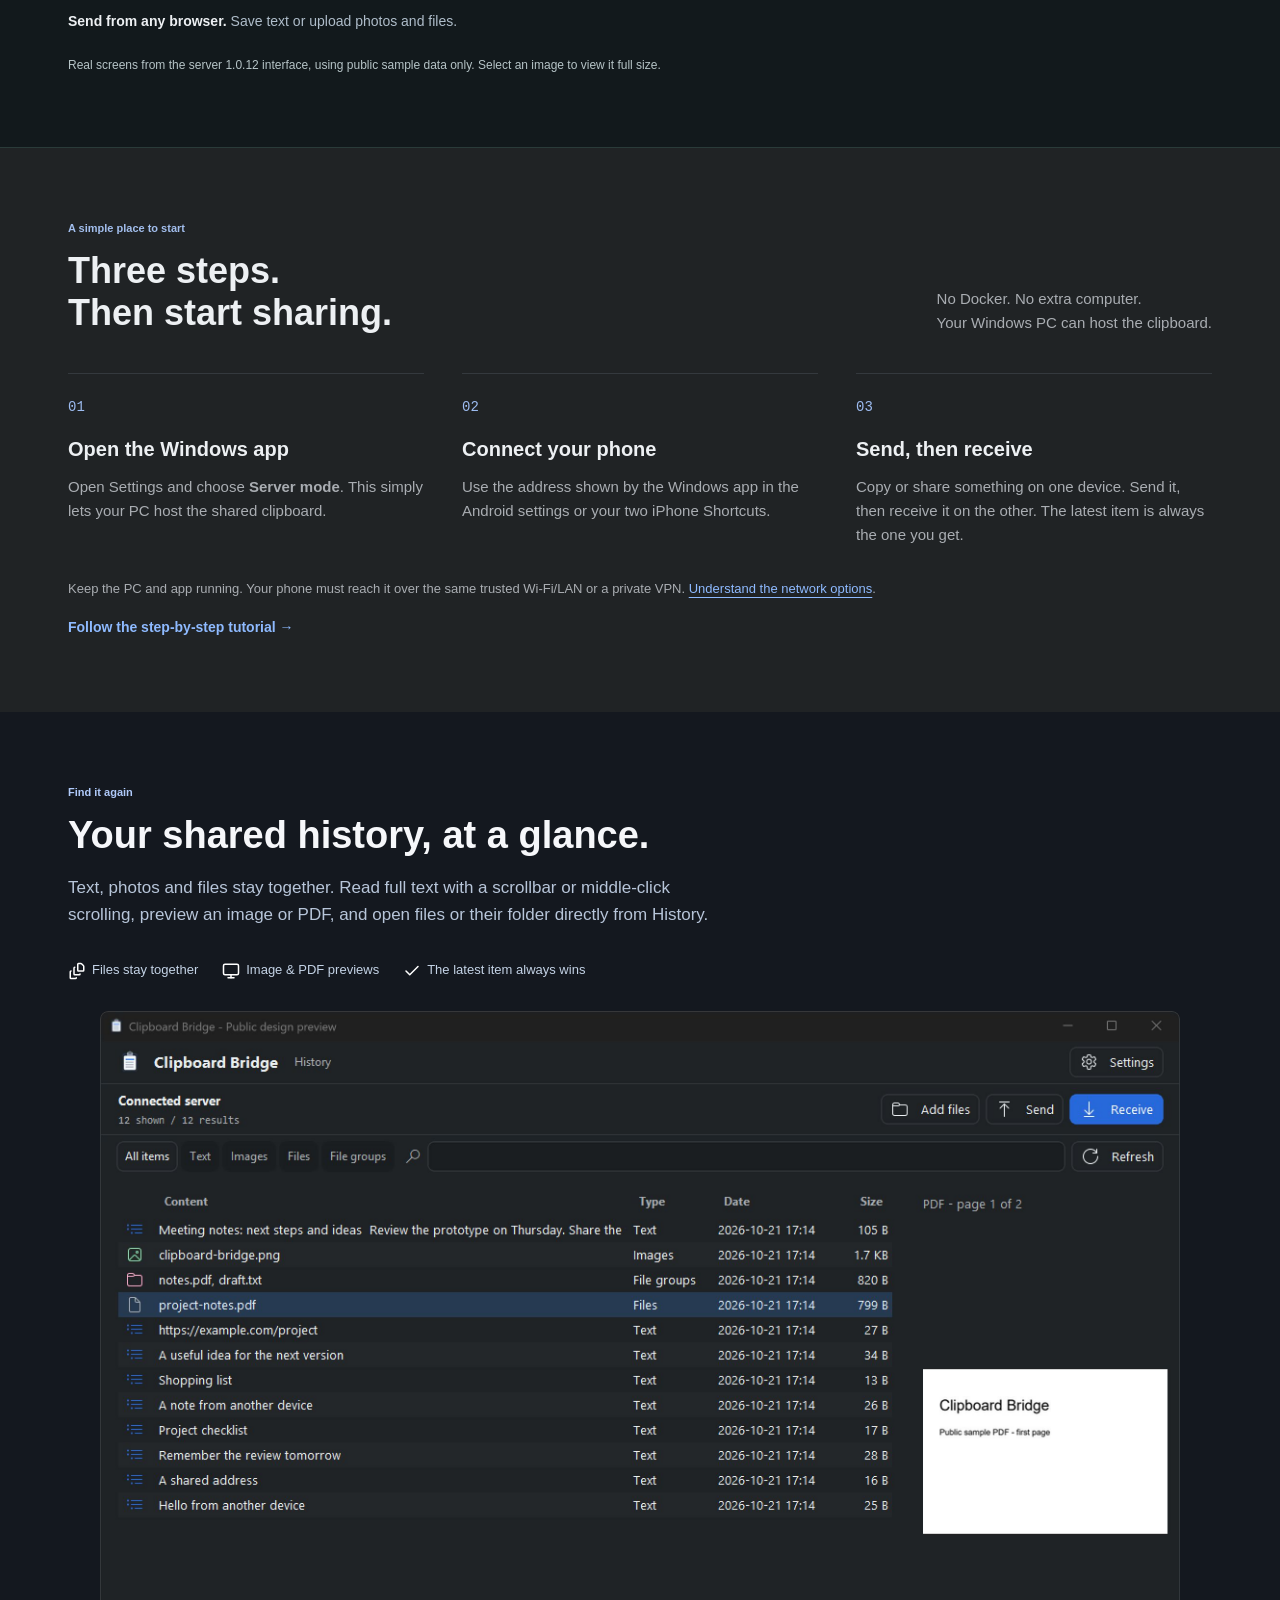
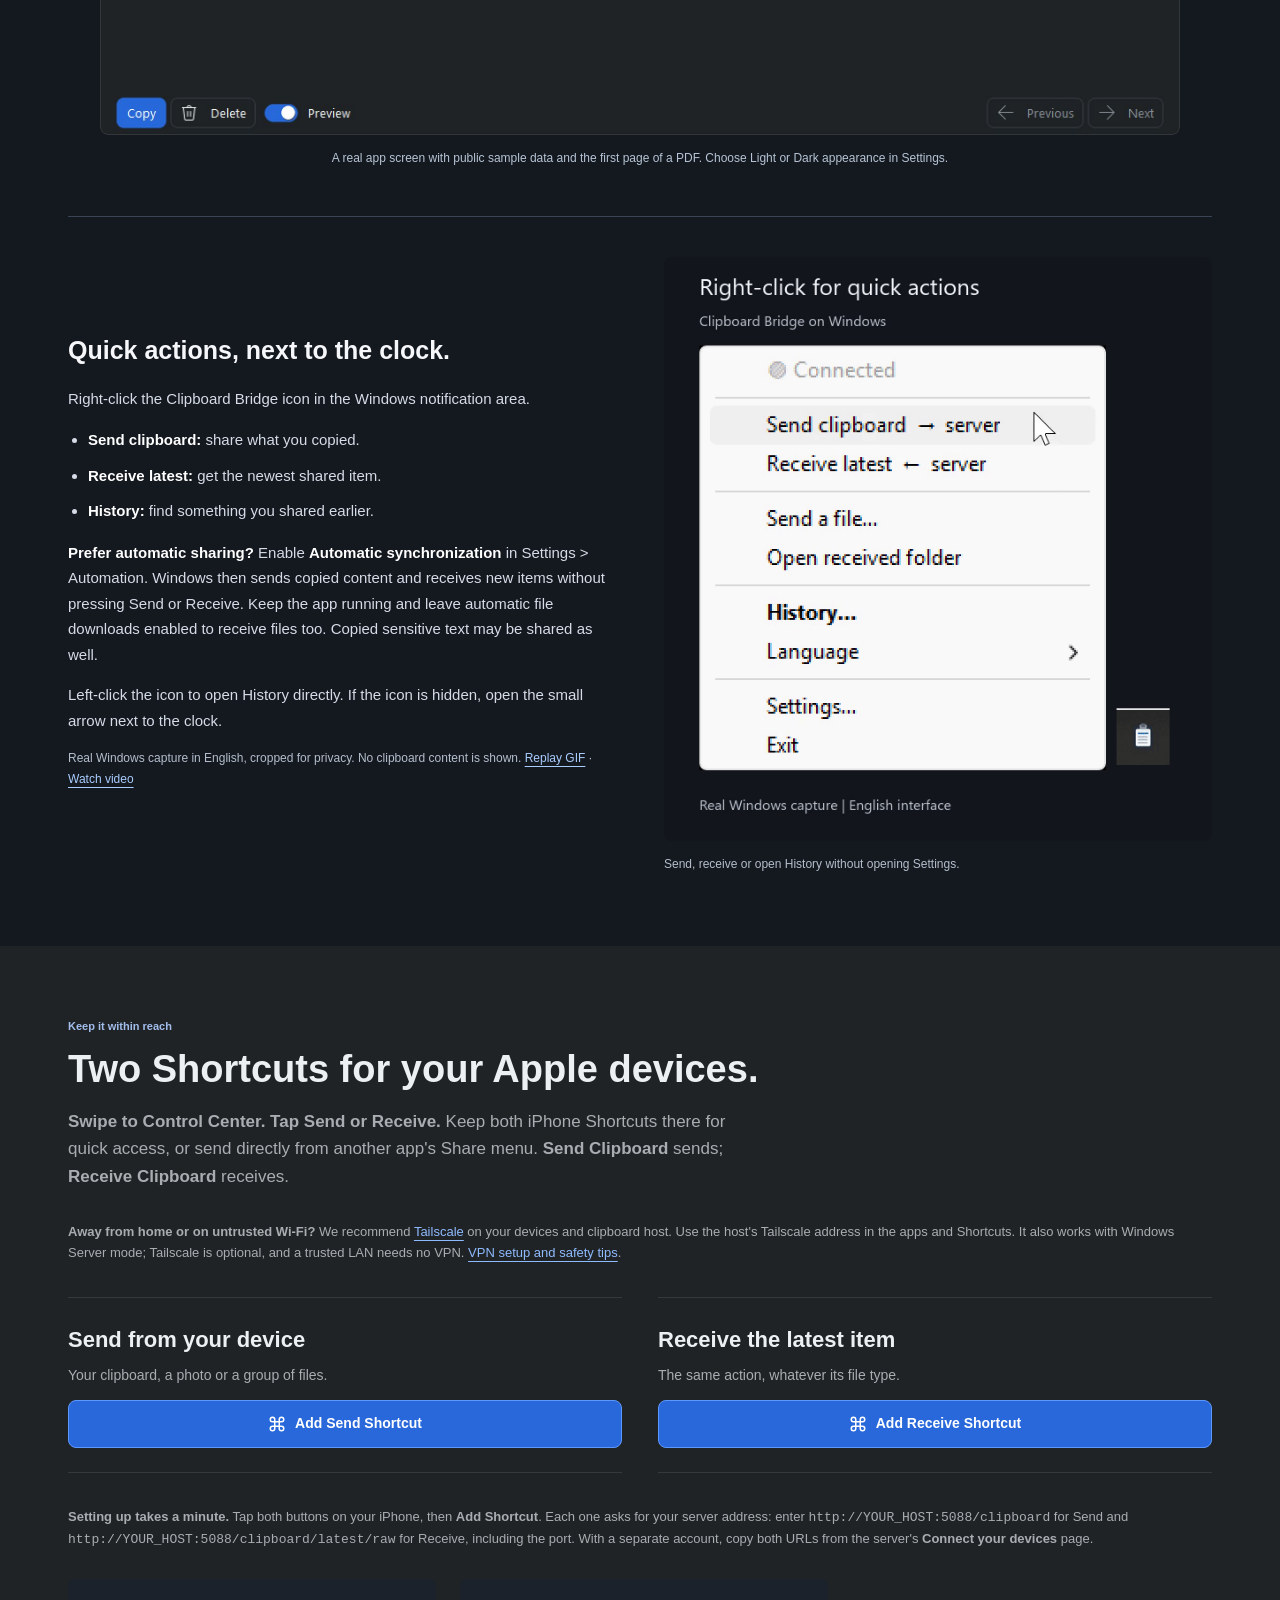
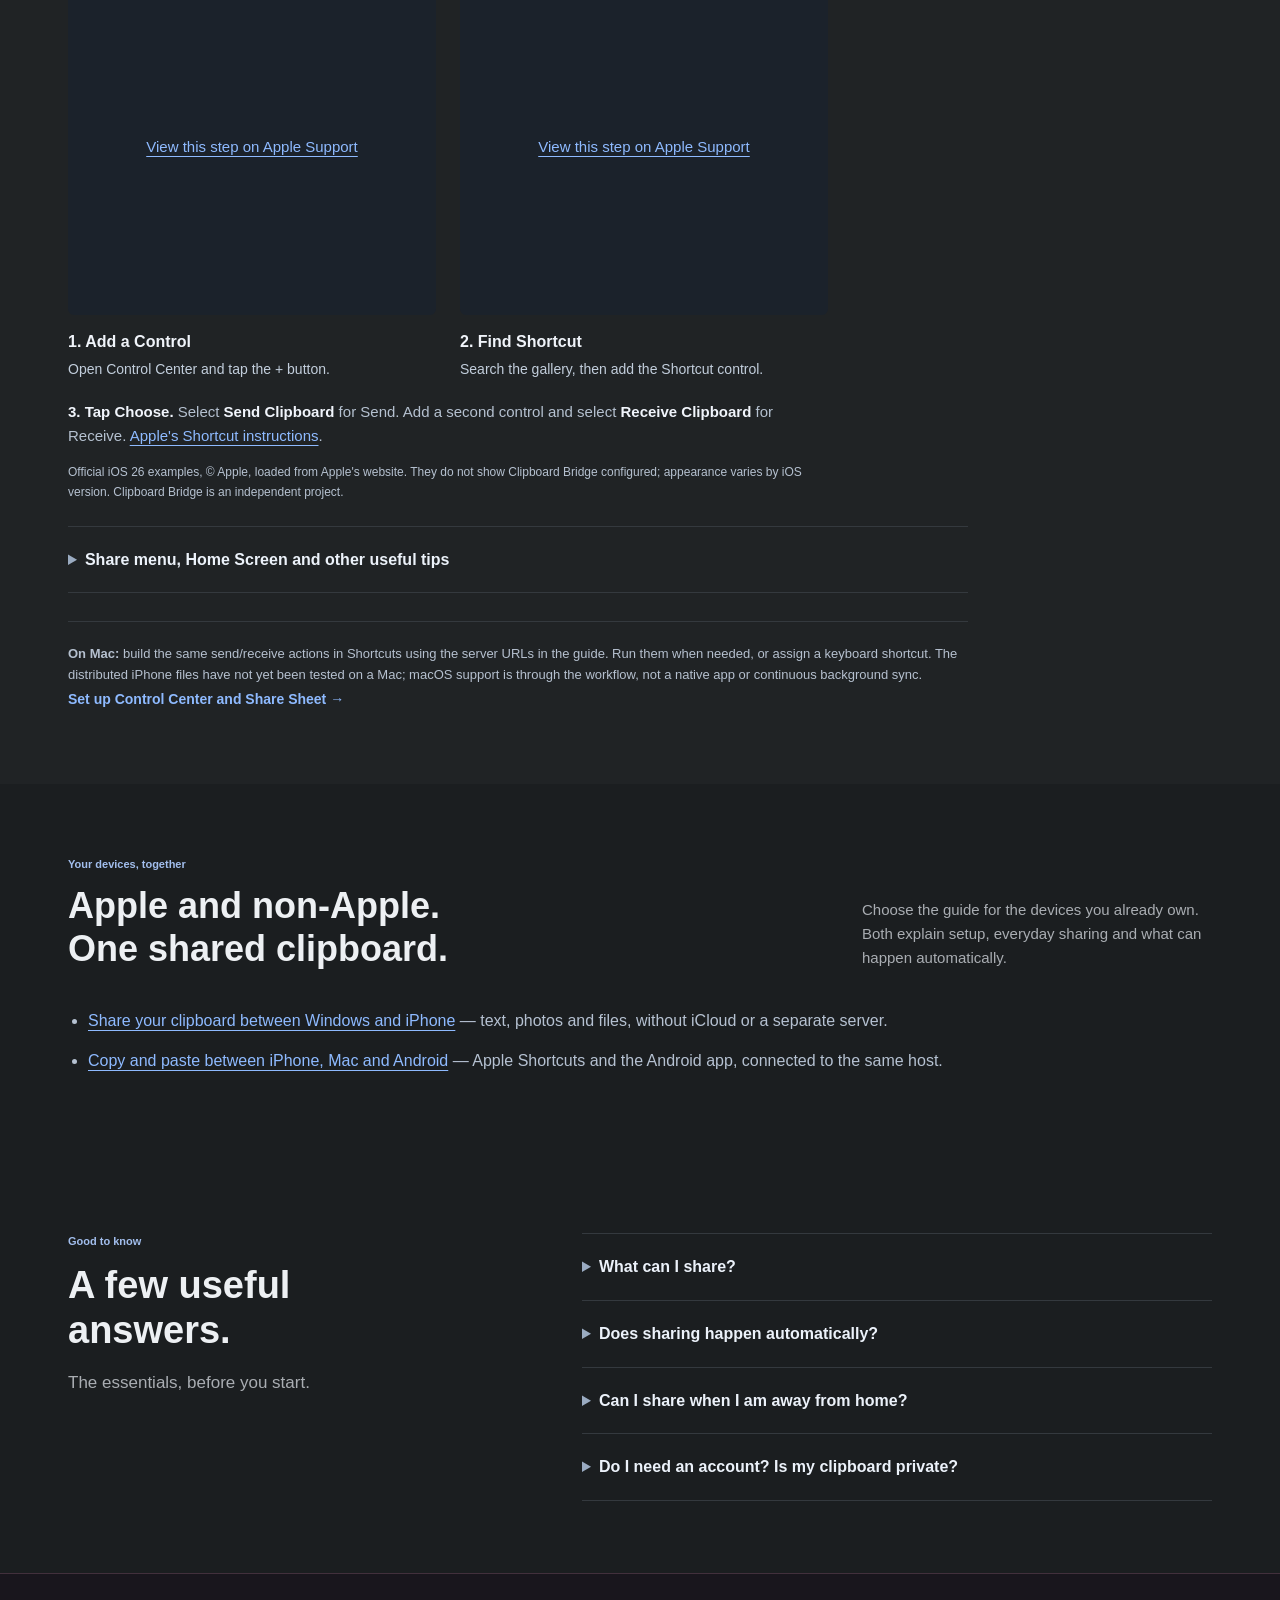
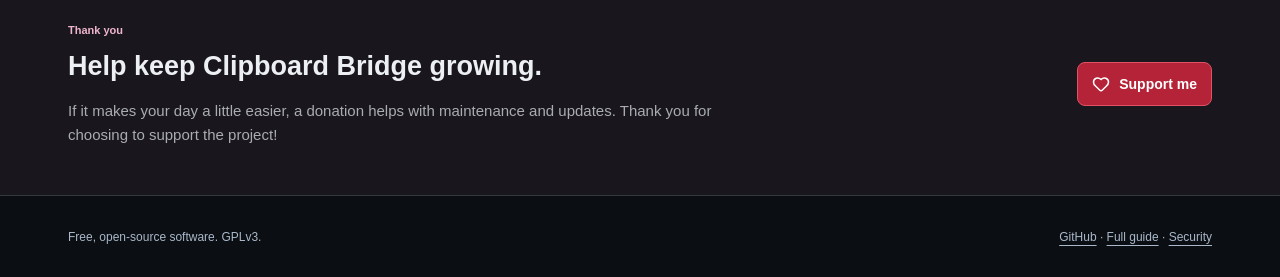
==== commit 8a7a77c2: "Server 1.0.14: iPhone Shortcut QR codes and consistent Shortcut names Show the Send and Receive Shor" ====
--- a/docs/index.html
+++ b/docs/index.html
@@ -109,10 +109,10 @@
         <div class="server-benefits"><span><img class="icon" src="assets/icons/check.svg" alt="">Share while your Windows PC is off</span><span><img class="icon" src="assets/icons/check.svg" alt="">History in your web browser</span><span><img class="icon" src="assets/icons/check.svg" alt="">Separate accounts &amp; histories</span></div>
         <div class="server-layout">
           <div class="server-install">
-            <h3><img class="icon" src="assets/icons/server.svg" alt="">Clipboard Bridge Server <span class="server-version">Stable 1.0.13</span></h3>
+            <h3><img class="icon" src="assets/icons/server.svg" alt="">Clipboard Bridge Server <span class="server-version">Stable 1.0.14</span></h3>
             <p class="server-description">Install the ready-made Docker image on your server. Then connect Windows, Android and your Apple Shortcuts to the same address.</p>
             <p class="server-description">The new browser workspace separates text and files, keeps history easy to scan, and supports light, dark or system themes. Open Settings for language and theme; Connect your devices explains Apple Shortcuts, Windows and Android setup in seven languages.</p>
-            <div class="command-line"><code id="image-command">docker pull ghcr.io/mattboxx/clipboard-bridge-server:1.0.13</code><button class="copy-button" type="button" data-copy="image-command" aria-label="Copy Docker image command" title="Copy Docker image command"><img class="icon" src="assets/icons/copy.svg" alt=""></button></div>
+            <div class="command-line"><code id="image-command">docker pull ghcr.io/mattboxx/clipboard-bridge-server:1.0.14</code><button class="copy-button" type="button" data-copy="image-command" aria-label="Copy Docker image command" title="Copy Docker image command"><img class="icon" src="assets/icons/copy.svg" alt=""></button></div>
             <div class="command-meta"><span>Linux amd64 &amp; arm64</span><span>Port 5088</span><span class="copy-status" role="status" aria-live="polite"></span></div>
             <div class="actions"><a class="button primary" href="https://github.com/Mattboxx/Clipboard-Bridge-AppStore#readme"><img class="icon" src="assets/icons/download.svg" alt="">Install from an app store</a><a class="button" href="https://github.com/Mattboxx/Clipboard-Bridge/blob/main/DOCKER.md">Docker setup guide<img class="icon" src="assets/icons/arrow-up-right.svg" alt=""></a></div>
             <p class="store-options">ZimaOS &middot; Portainer &middot; Umbrel &middot; Runtipi &middot; Dockge</p>
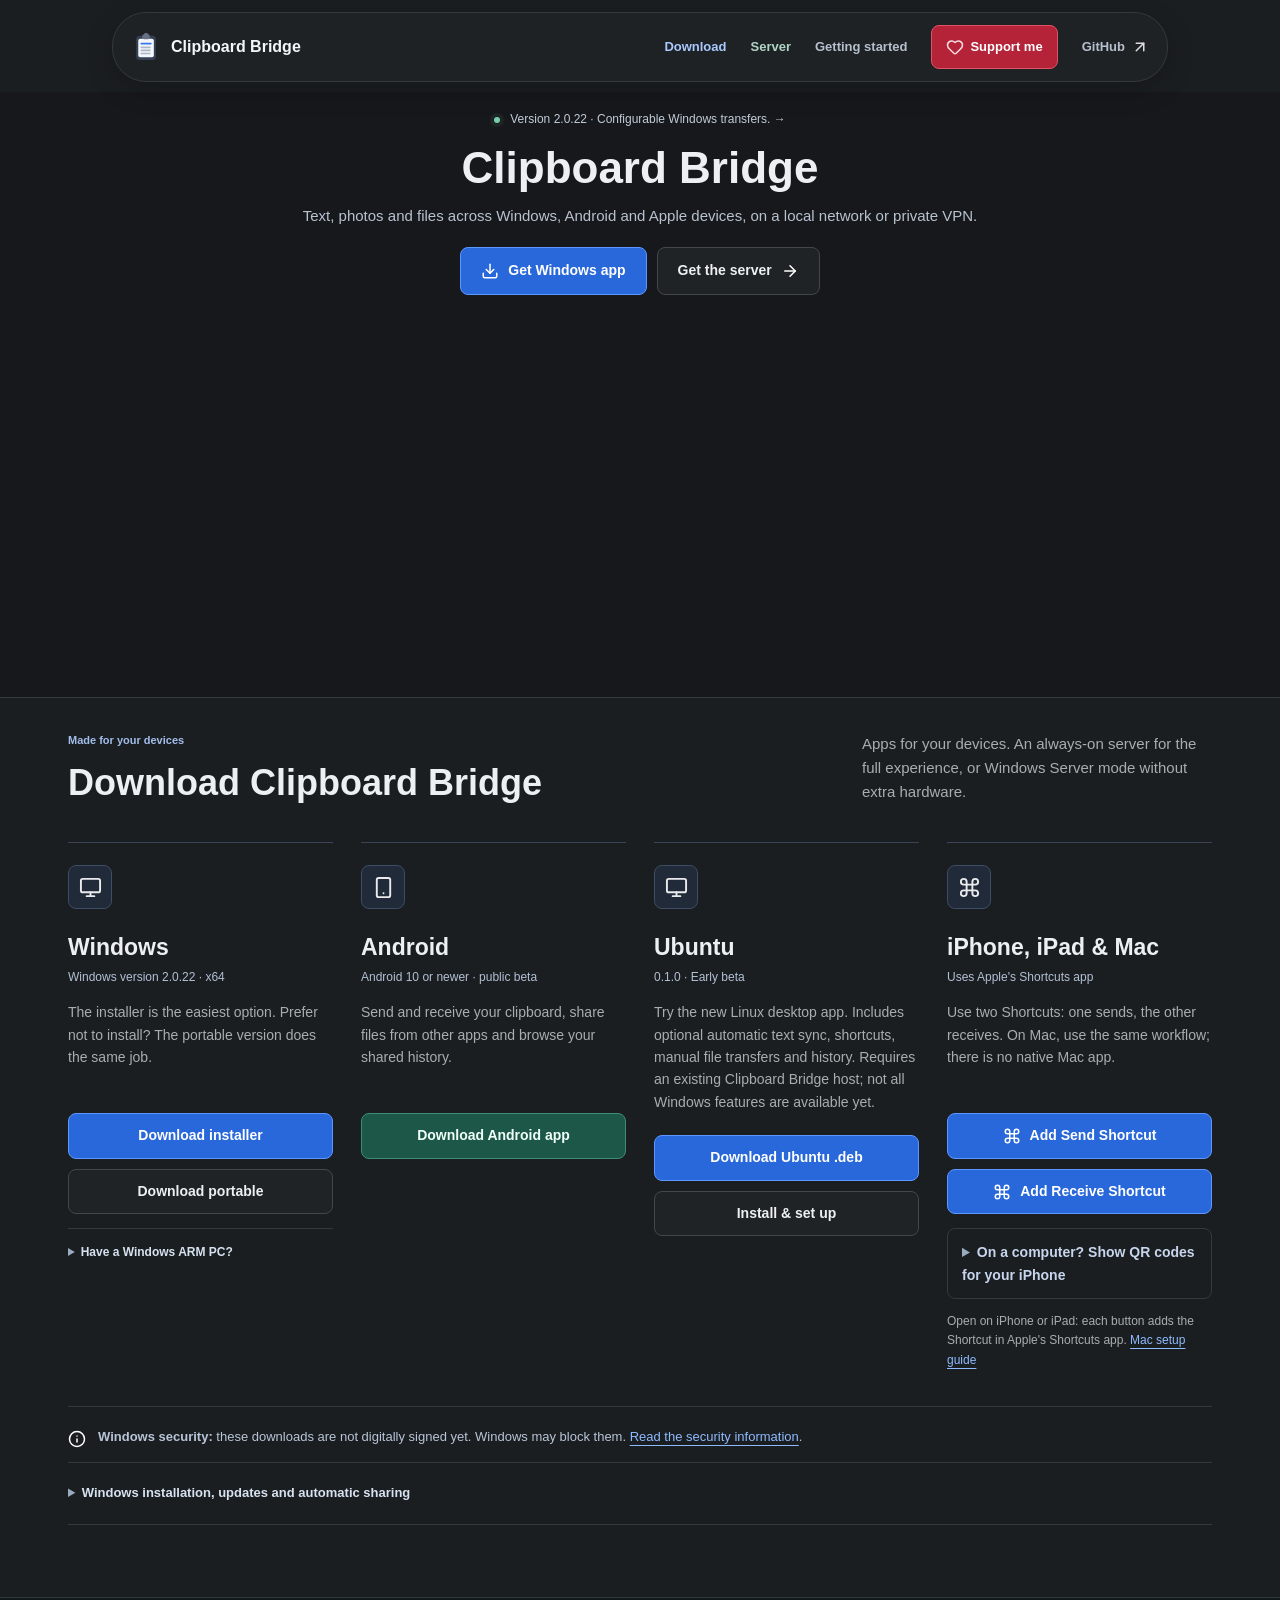
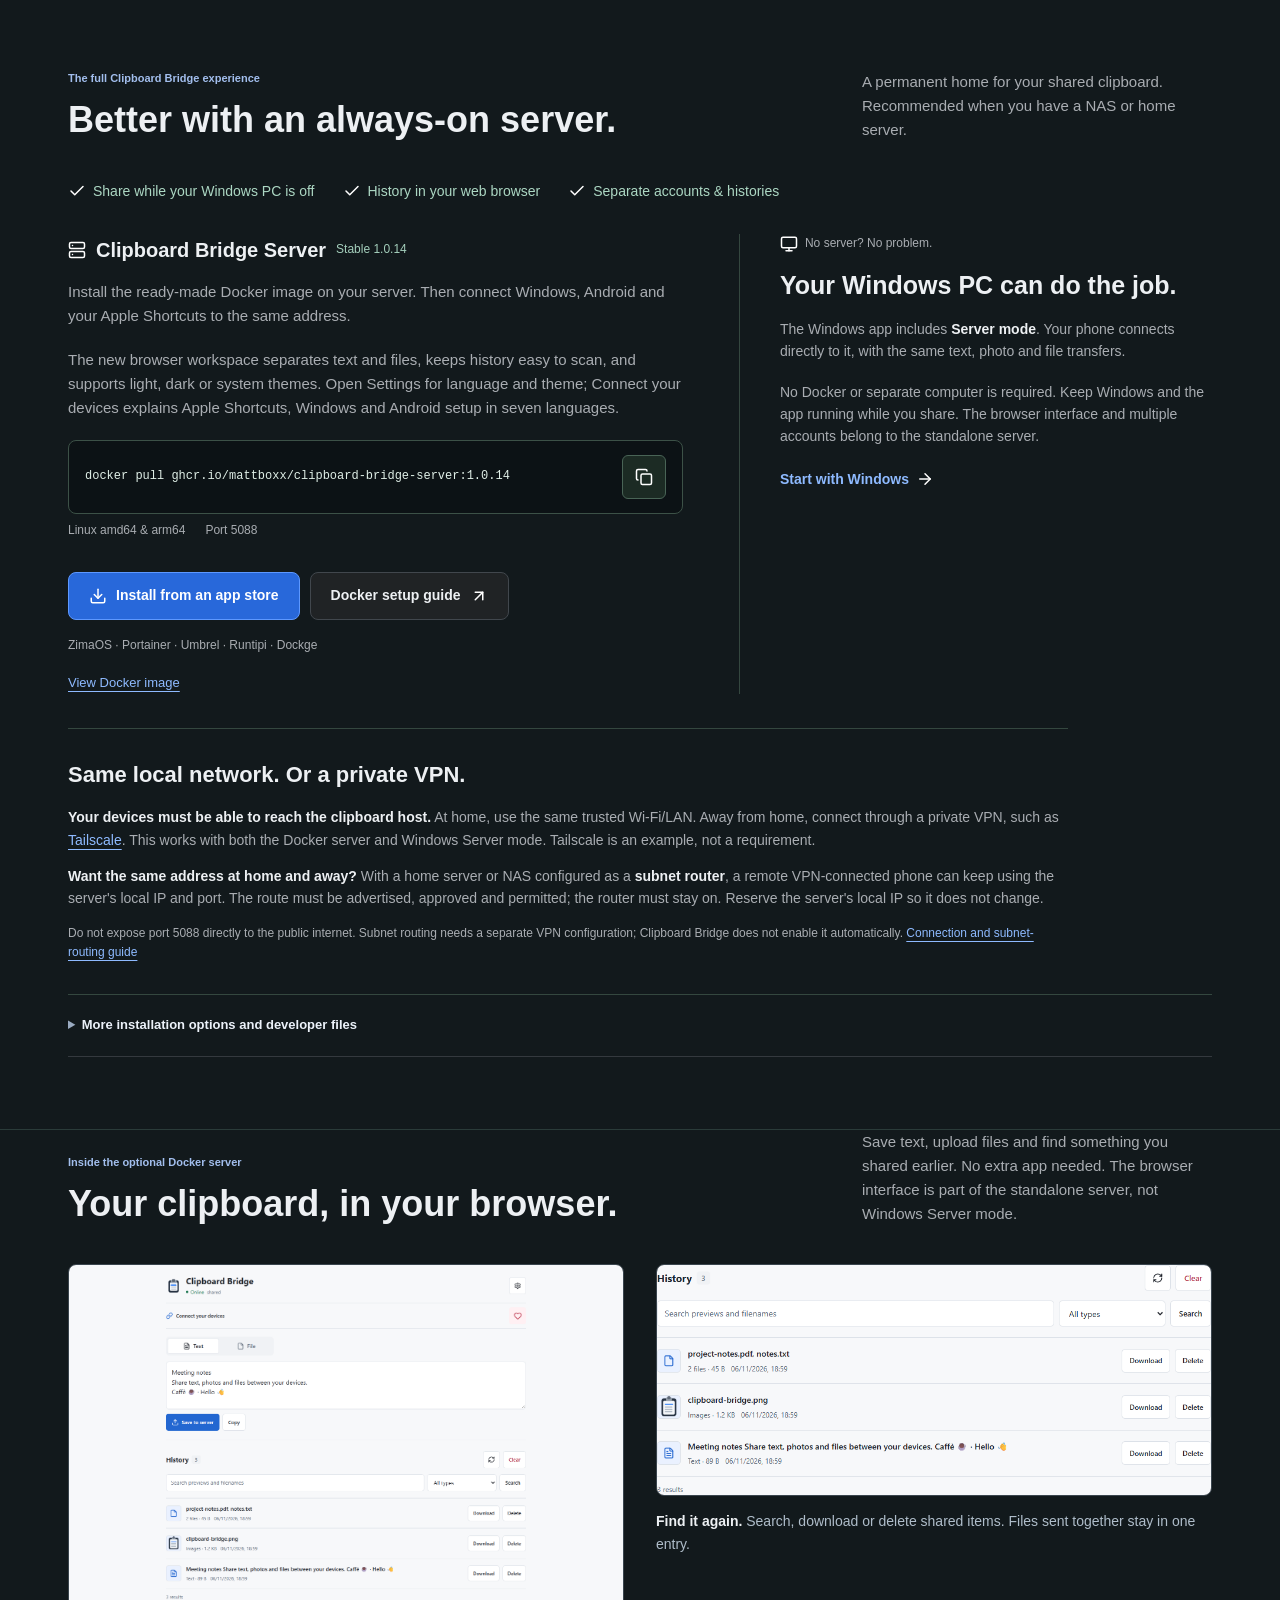
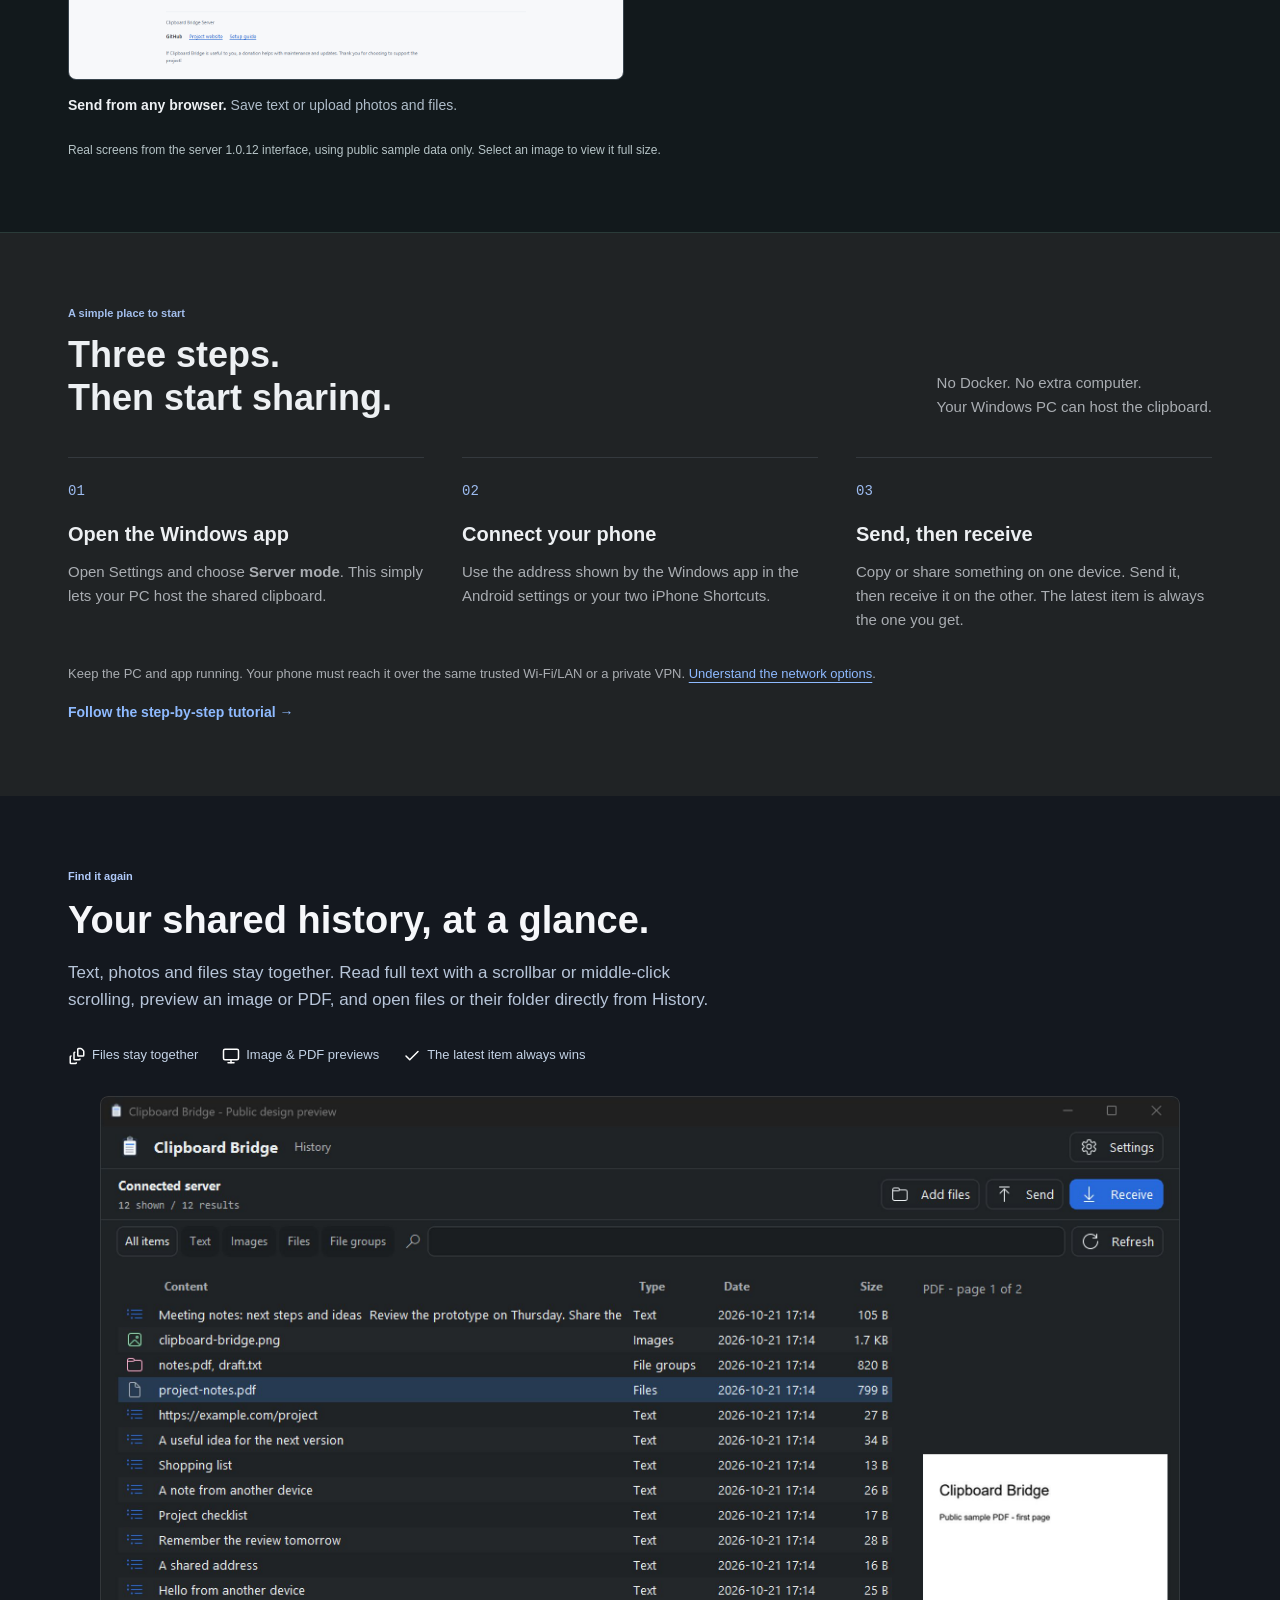
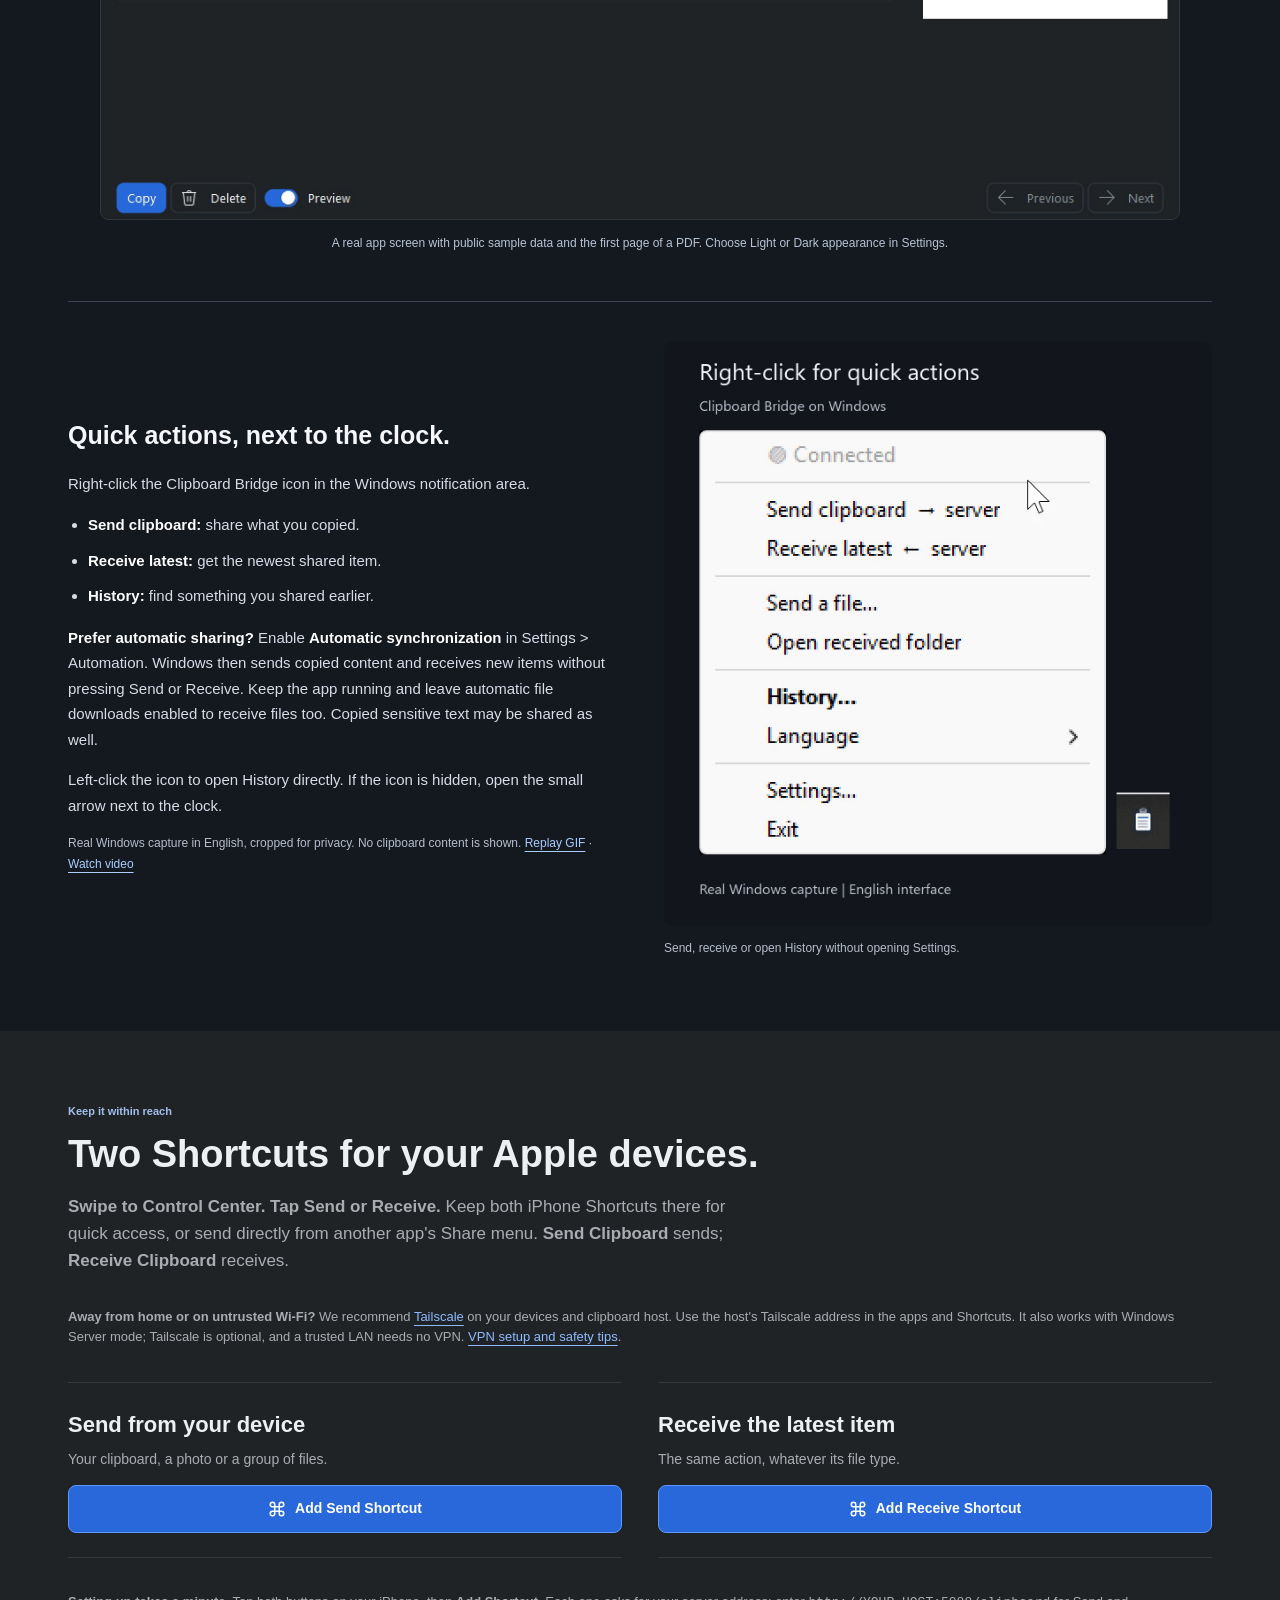
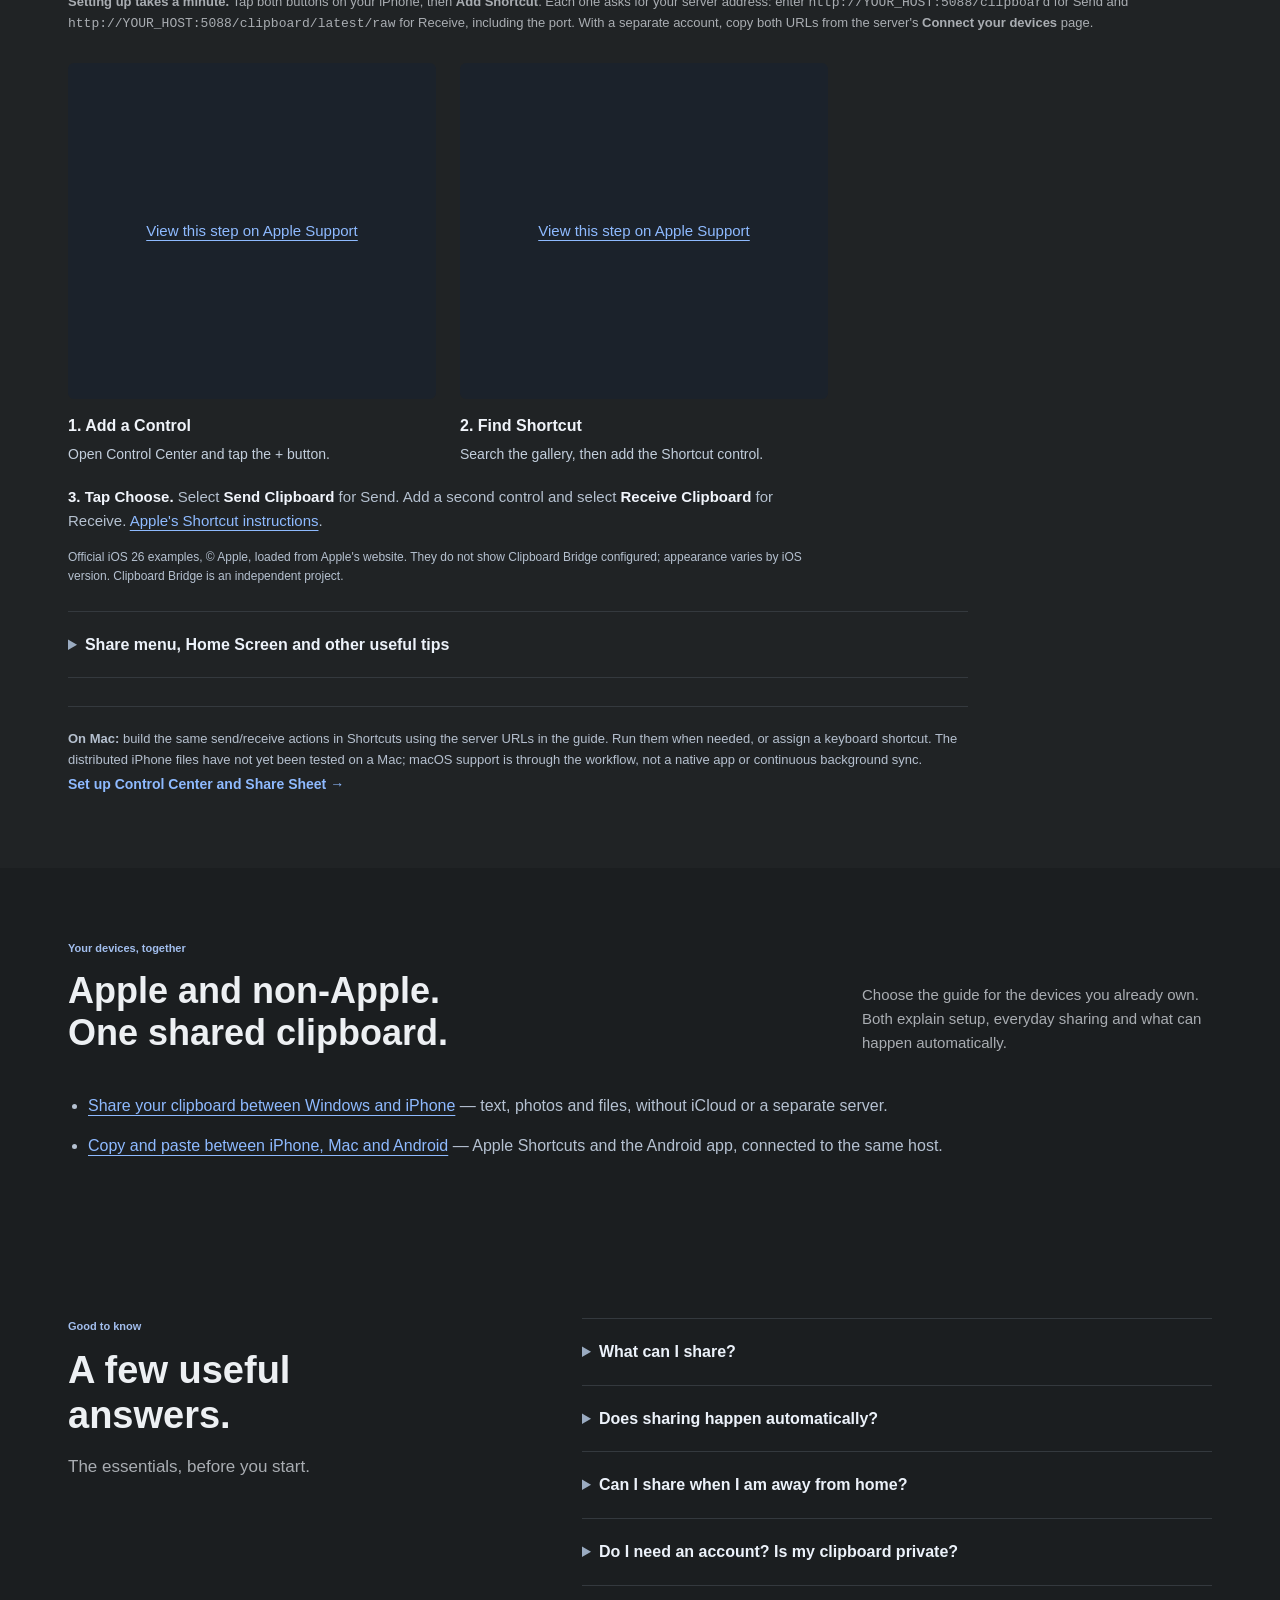
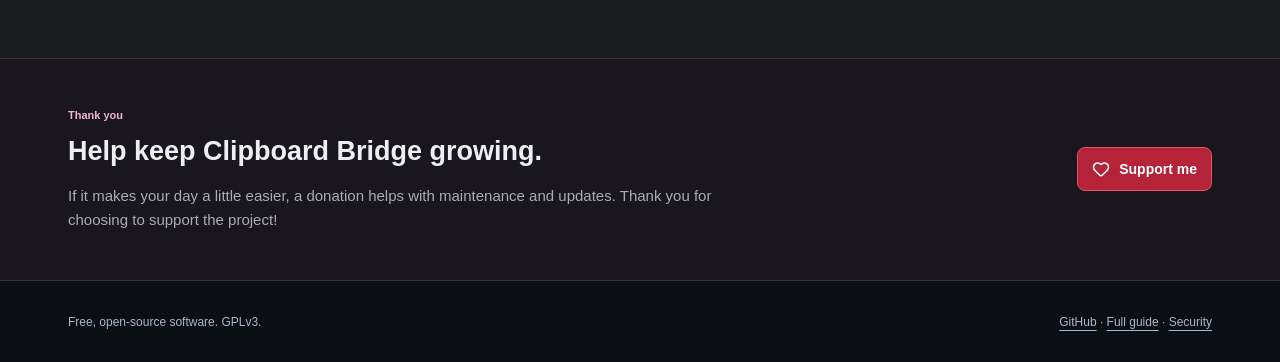
==== commit cdc551ae: "Show the Shortcut QR codes on the website and in both READMEs Add static QR codes of the two iCloud " ====
--- a/docs/index.html
+++ b/docs/index.html
@@ -96,6 +96,13 @@
               <a class="button primary" href="https://www.icloud.com/shortcuts/586c96eee2724bac9417804e1538ef12"><img class="icon" src="assets/icons/command.svg" alt="">Add Send Shortcut</a>
               <a class="button primary" href="https://www.icloud.com/shortcuts/26a8fd90afde44c2a2771ec0c90d9090"><img class="icon" src="assets/icons/command.svg" alt="">Add Receive Shortcut</a>
             </div>
+            <details class="shortcut-qr-panel"><summary>On a computer? Show QR codes for your iPhone</summary>
+              <p>Open the iPhone Camera app, point it at a code and tap the link that appears, then <strong>Add Shortcut</strong>.</p>
+              <div class="shortcut-qr-grid">
+                <figure><img src="assets/qr/send-clipboard.svg" alt="QR code that opens Add Send Shortcut" width="164" height="164" loading="lazy"><figcaption>Send Clipboard</figcaption></figure>
+                <figure><img src="assets/qr/receive-clipboard.svg" alt="QR code that opens Add Receive Shortcut" width="164" height="164" loading="lazy"><figcaption>Receive Clipboard</figcaption></figure>
+              </div>
+            </details>
             <p class="mac-guide">Open on iPhone or iPad: each button adds the Shortcut in Apple's Shortcuts app. <a href="https://github.com/Mattboxx/Clipboard-Bridge/blob/main/GUIDE.md#mac-compatibility">Mac setup guide</a></p>
           </article>
         </div>
--- a/docs/bridge-ui.css
+++ b/docs/bridge-ui.css
@@ -76,3 +76,11 @@
 @media(max-width:480px){.support-dialog{padding:20px}.support-dialog h2{font-size:21px}}
 /* Phones: the bar scrolls with the page so it never covers the cover image or a linked section. */
 @media(max-width:650px){nav{position:relative;top:auto;margin-top:8px}html{scroll-padding-top:12px}}
+/* iPhone Shortcut QR codes under the download buttons. */
+.shortcut-qr-panel{margin-top:14px;border:1px solid #34393e;border-radius:8px;padding:0 14px}
+.shortcut-qr-panel summary{cursor:pointer;padding:12px 0;font-size:14px;font-weight:600;color:#c7d6ee}
+.shortcut-qr-panel p{font-size:13px;color:#b5c0cf;margin:0 0 12px}
+.shortcut-qr-grid{display:grid;grid-template-columns:repeat(auto-fit,minmax(150px,1fr));gap:14px;padding-bottom:14px}
+.shortcut-qr-grid figure{margin:0;text-align:center}
+.shortcut-qr-grid img{display:block;width:100%;max-width:164px;height:auto;margin:auto;border-radius:6px;background:#fff}
+.shortcut-qr-grid figcaption{margin-top:8px;font-size:13px;font-weight:600;color:#e7effa}
